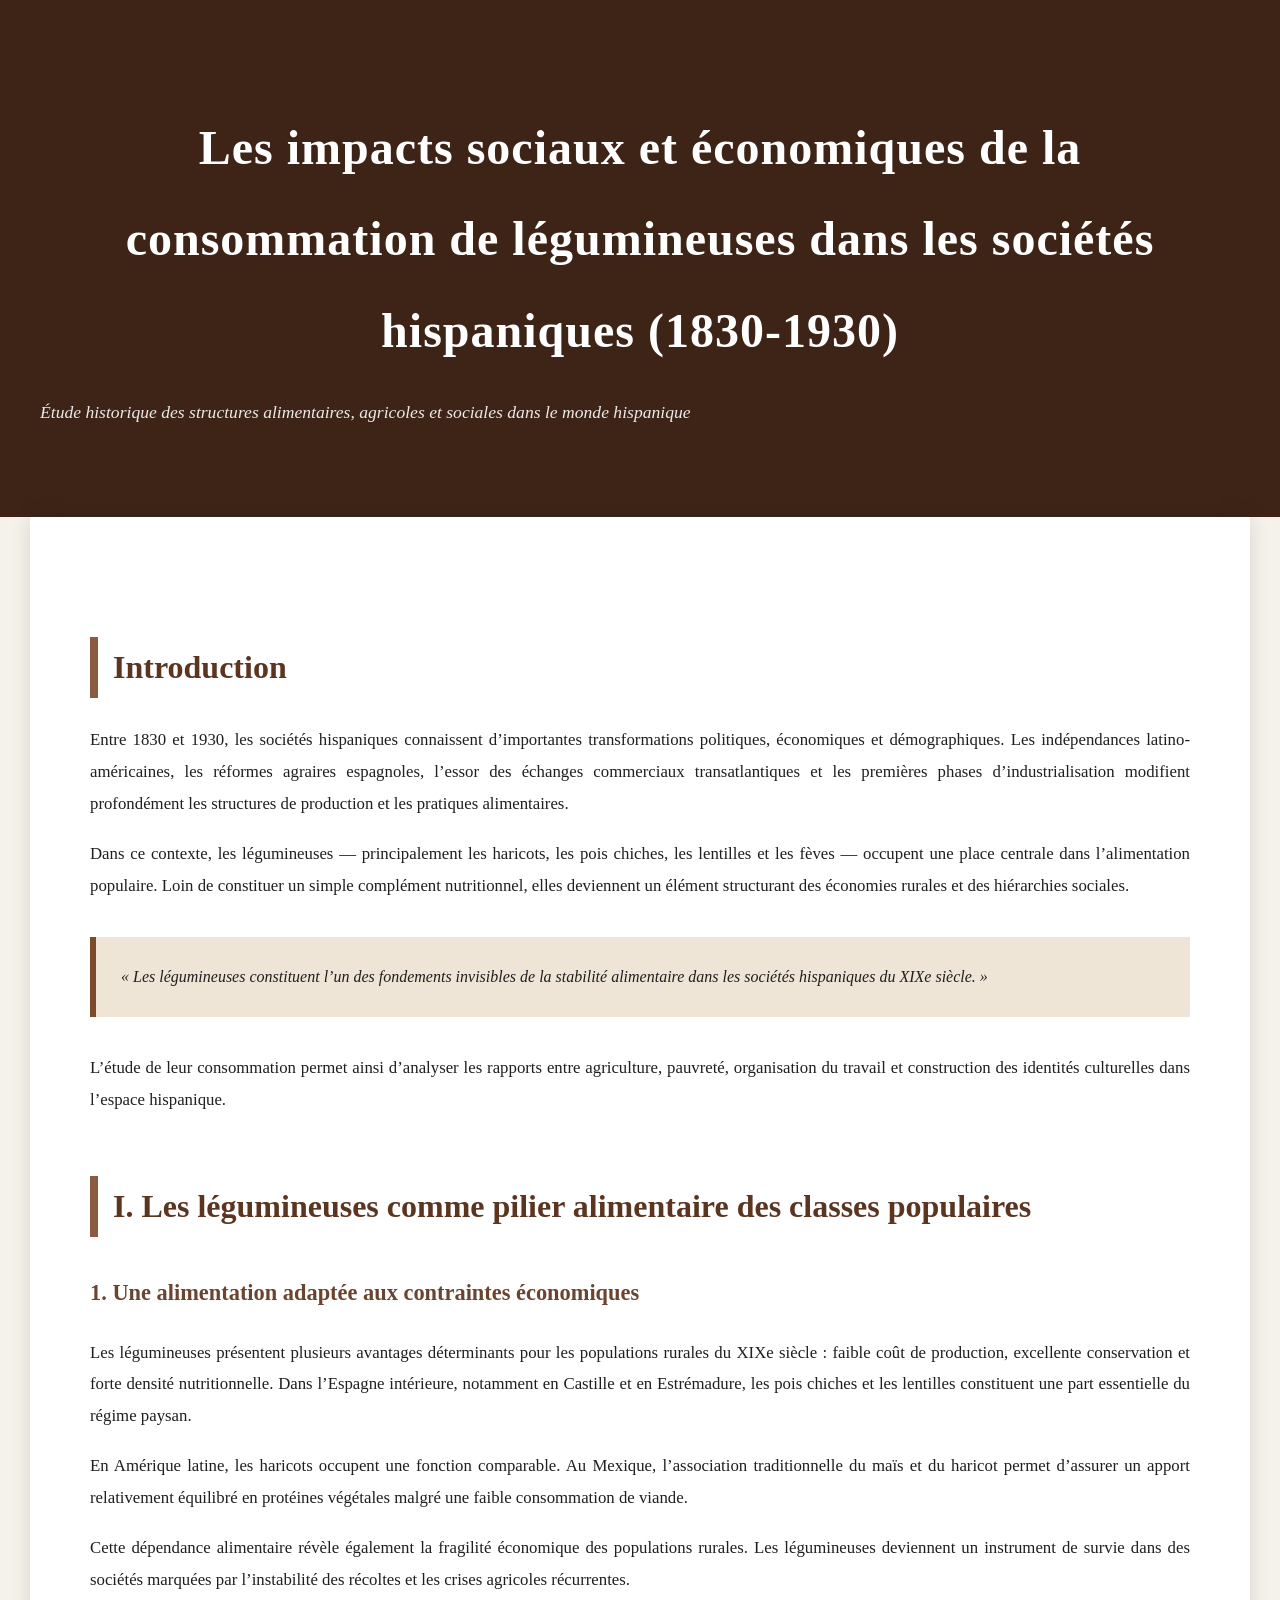
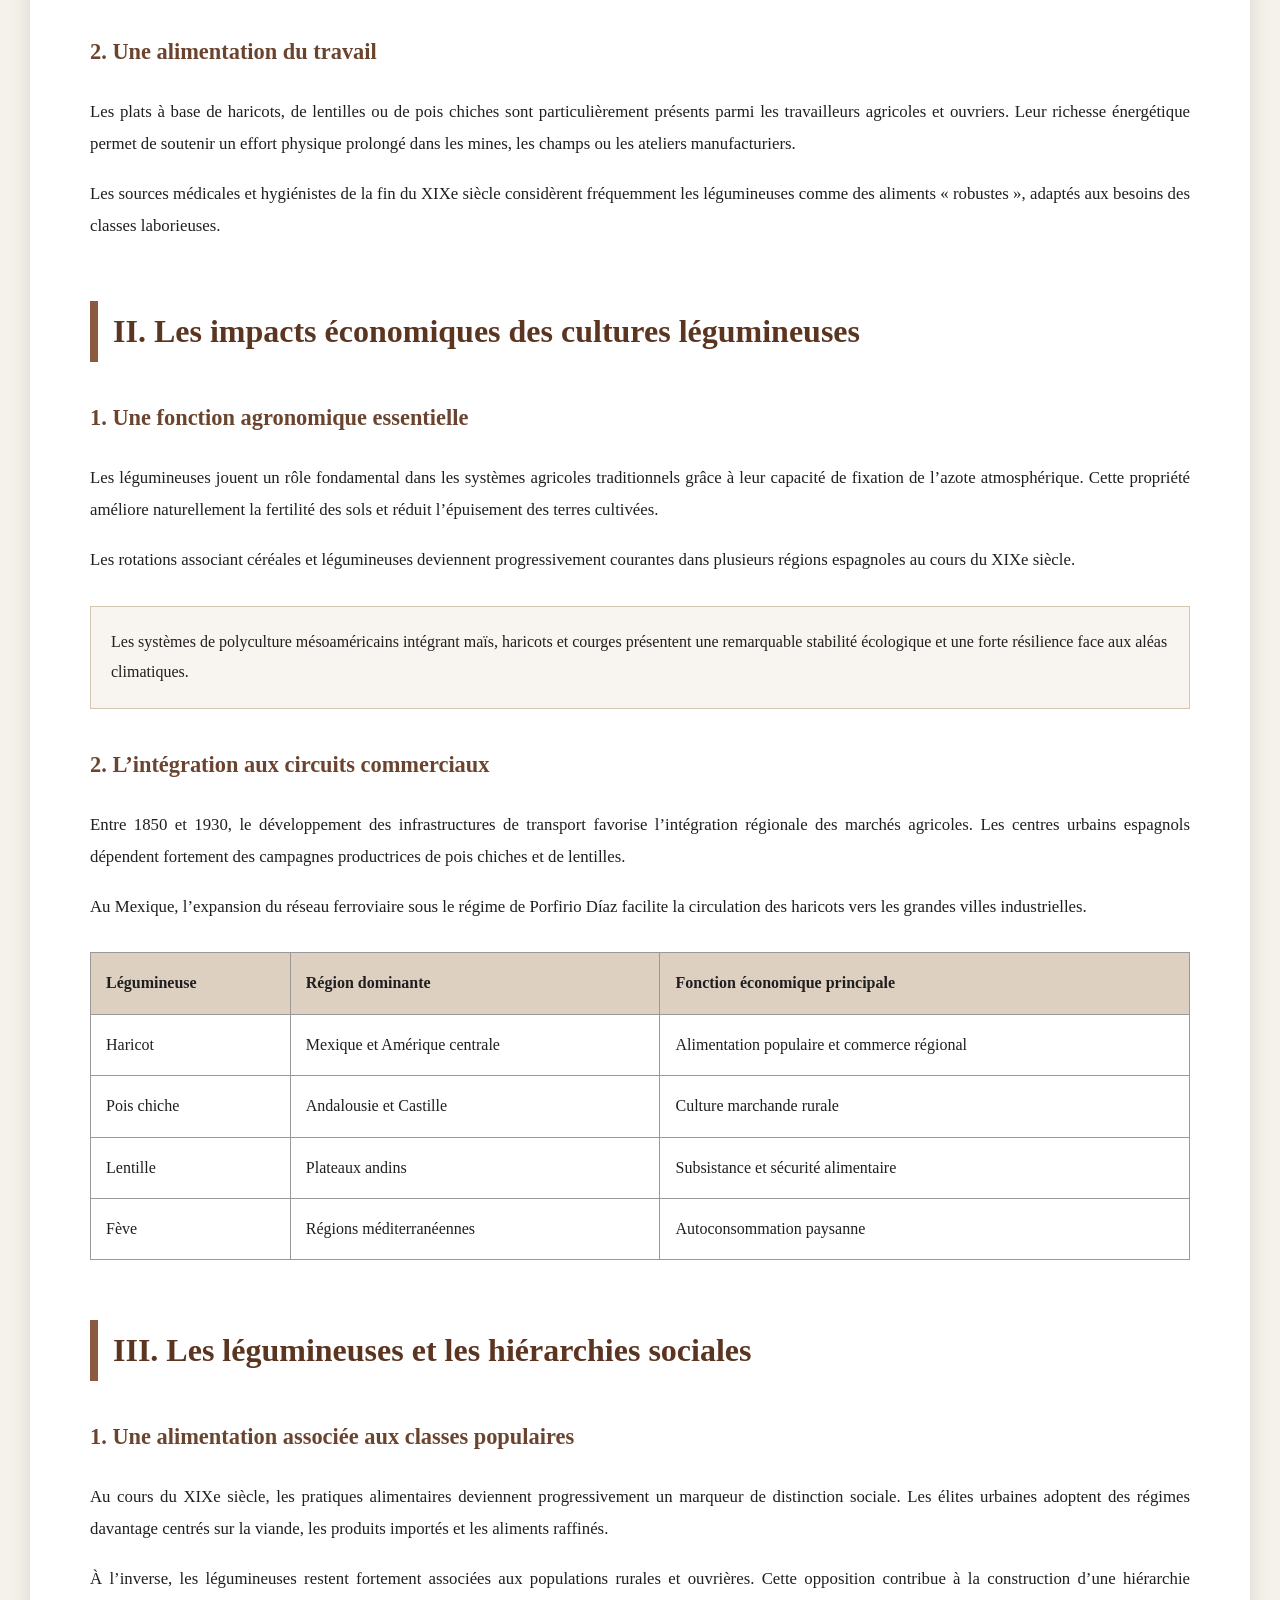
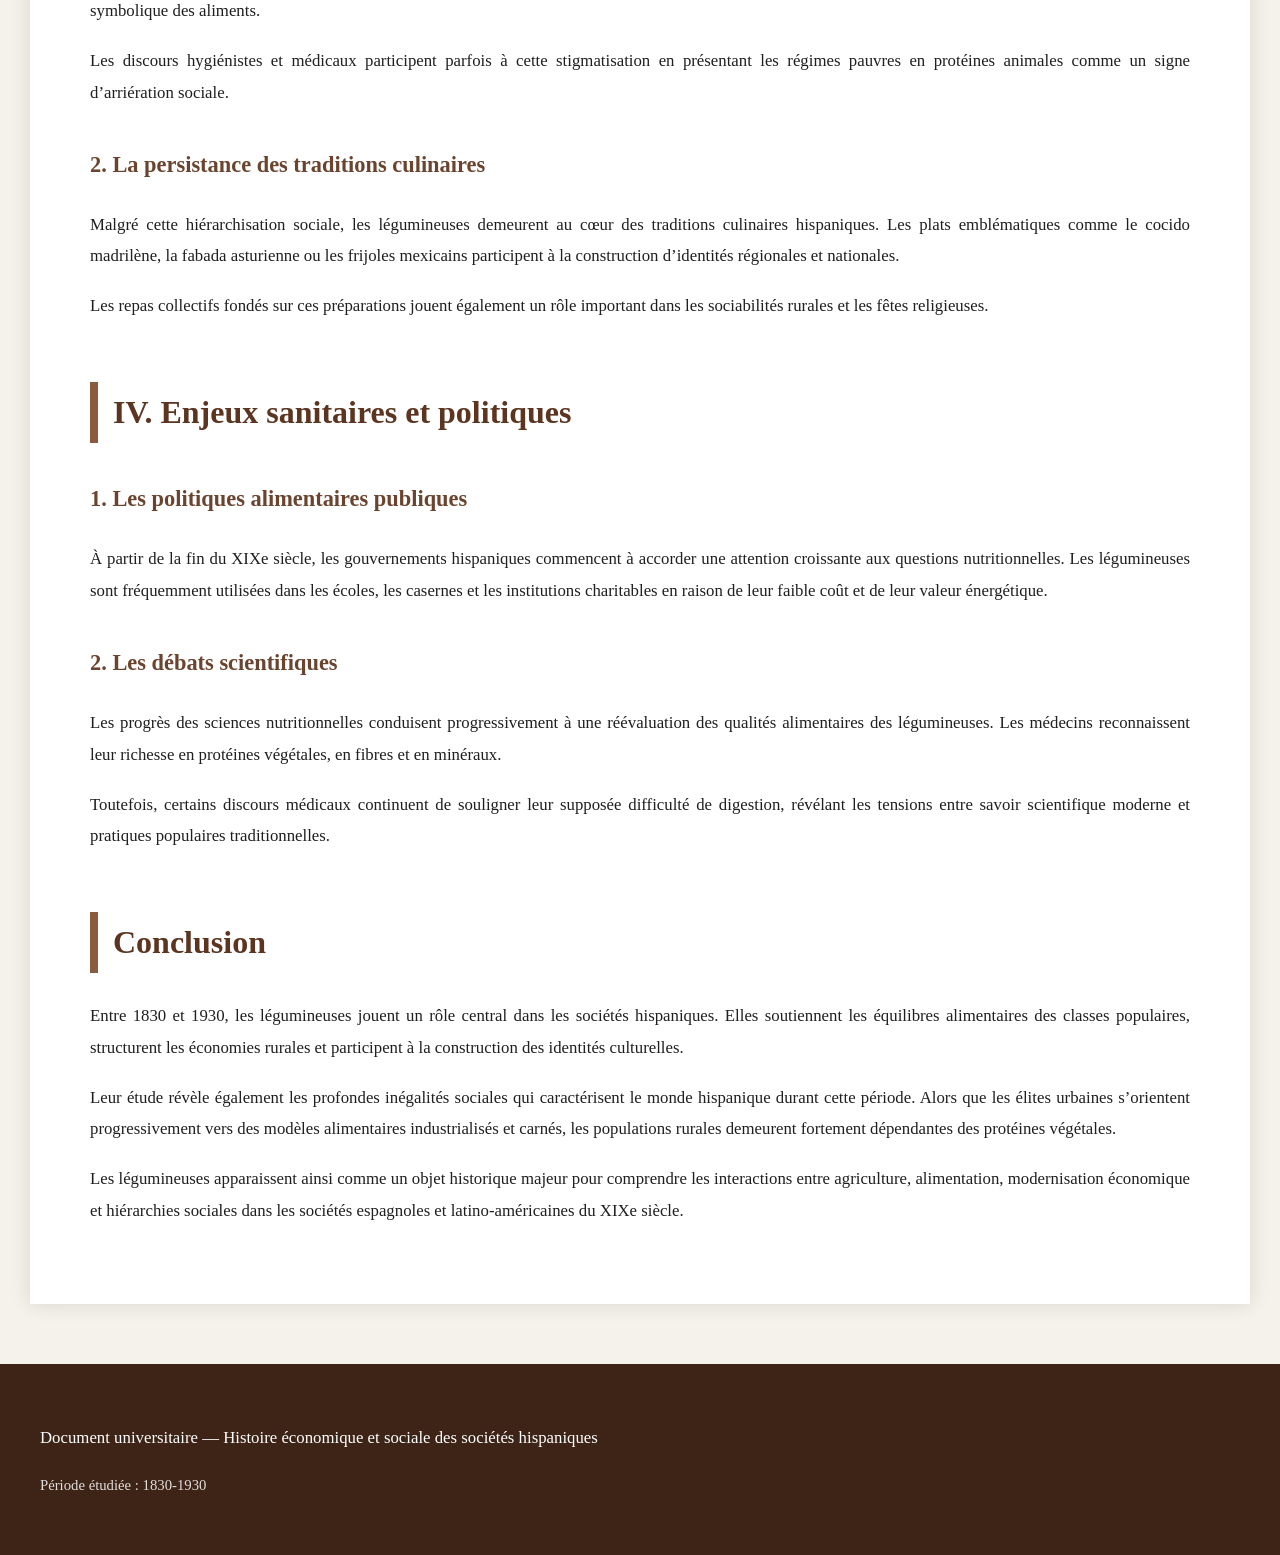
==== AN.html @ 8f6c9d2b "Update AN.html page pasionnanteeeeeeee" ====
<!DOCTYPE html>
<html lang="fr">
<head>
<meta charset="UTF-8">
<meta name="viewport" content="width=device-width, initial-scale=1.0">
<title>Les impacts sociaux et économiques de la consommation de légumineuses dans les sociétés hispaniques (1830-1930)</title>

<style>
    body{
        margin:0;
        padding:0;
        background:#f5f2eb;
        font-family: "Georgia", serif;
        color:#1f1f1f;
        line-height:1.9;
    }

    header{
        background:#3d2417;
        color:white;
        padding:70px 40px;
        text-align:center;
    }

    header h1{
        font-size:3em;
        margin-bottom:20px;
        letter-spacing:1px;
    }

    header p{
        font-size:1.1em;
        font-style:italic;
        opacity:0.9;
    }

    main{
        max-width:1100px;
        margin:auto;
        background:white;
        padding:60px;
        box-shadow:0 0 20px rgba(0,0,0,0.12);
    }

    h2{
        color:#5c3521;
        margin-top:60px;
        border-left:8px solid #8a5b3f;
        padding-left:15px;
        font-size:2em;
    }

    h3{
        color:#6b442f;
        margin-top:35px;
        font-size:1.4em;
    }

    p{
        text-align:justify;
        margin-top:18px;
        font-size:1.05em;
    }

    .citation{
        background:#efe5d7;
        border-left:6px solid #7b4b2a;
        padding:25px;
        margin:35px 0;
        font-style:italic;
    }

    table{
        width:100%;
        border-collapse:collapse;
        margin-top:30px;
    }

    th, td{
        border:1px solid #999;
        padding:15px;
        text-align:left;
    }

    th{
        background:#ddd0c1;
    }

    .note{
        background:#f8f4ef;
        padding:20px;
        border:1px solid #d6c7b5;
        margin-top:30px;
    }

    footer{
        background:#3d2417;
        color:white;
        text-align:center;
        padding:40px;
        margin-top:60px;
    }

    .small{
        font-size:0.92em;
        opacity:0.85;
    }
</style>
</head>

<body>

<header>
    <h1>Les impacts sociaux et économiques de la consommation de légumineuses dans les sociétés hispaniques (1830-1930)</h1>
    <p>Étude historique des structures alimentaires, agricoles et sociales dans le monde hispanique</p>
</header>

<main>

<section>
    <h2>Introduction</h2>

    <p>
        Entre 1830 et 1930, les sociétés hispaniques connaissent d’importantes transformations politiques, économiques et démographiques. Les indépendances latino-américaines, les réformes agraires espagnoles, l’essor des échanges commerciaux transatlantiques et les premières phases d’industrialisation modifient profondément les structures de production et les pratiques alimentaires.
    </p>

    <p>
        Dans ce contexte, les légumineuses — principalement les haricots, les pois chiches, les lentilles et les fèves — occupent une place centrale dans l’alimentation populaire. Loin de constituer un simple complément nutritionnel, elles deviennent un élément structurant des économies rurales et des hiérarchies sociales.
    </p>

    <div class="citation">
        « Les légumineuses constituent l’un des fondements invisibles de la stabilité alimentaire dans les sociétés hispaniques du XIXe siècle. »
    </div>

    <p>
        L’étude de leur consommation permet ainsi d’analyser les rapports entre agriculture, pauvreté, organisation du travail et construction des identités culturelles dans l’espace hispanique.
    </p>
</section>

<section>
    <h2>I. Les légumineuses comme pilier alimentaire des classes populaires</h2>

    <h3>1. Une alimentation adaptée aux contraintes économiques</h3>

    <p>
        Les légumineuses présentent plusieurs avantages déterminants pour les populations rurales du XIXe siècle : faible coût de production, excellente conservation et forte densité nutritionnelle. Dans l’Espagne intérieure, notamment en Castille et en Estrémadure, les pois chiches et les lentilles constituent une part essentielle du régime paysan.
    </p>

    <p>
        En Amérique latine, les haricots occupent une fonction comparable. Au Mexique, l’association traditionnelle du maïs et du haricot permet d’assurer un apport relativement équilibré en protéines végétales malgré une faible consommation de viande.
    </p>

    <p>
        Cette dépendance alimentaire révèle également la fragilité économique des populations rurales. Les légumineuses deviennent un instrument de survie dans des sociétés marquées par l’instabilité des récoltes et les crises agricoles récurrentes.
    </p>

    <h3>2. Une alimentation du travail</h3>

    <p>
        Les plats à base de haricots, de lentilles ou de pois chiches sont particulièrement présents parmi les travailleurs agricoles et ouvriers. Leur richesse énergétique permet de soutenir un effort physique prolongé dans les mines, les champs ou les ateliers manufacturiers.
    </p>

    <p>
        Les sources médicales et hygiénistes de la fin du XIXe siècle considèrent fréquemment les légumineuses comme des aliments « robustes », adaptés aux besoins des classes laborieuses.
    </p>
</section>

<section>
    <h2>II. Les impacts économiques des cultures légumineuses</h2>

    <h3>1. Une fonction agronomique essentielle</h3>

    <p>
        Les légumineuses jouent un rôle fondamental dans les systèmes agricoles traditionnels grâce à leur capacité de fixation de l’azote atmosphérique. Cette propriété améliore naturellement la fertilité des sols et réduit l’épuisement des terres cultivées.
    </p>

    <p>
        Les rotations associant céréales et légumineuses deviennent progressivement courantes dans plusieurs régions espagnoles au cours du XIXe siècle.
    </p>

    <div class="note">
        Les systèmes de polyculture mésoaméricains intégrant maïs, haricots et courges présentent une remarquable stabilité écologique et une forte résilience face aux aléas climatiques.
    </div>

    <h3>2. L’intégration aux circuits commerciaux</h3>

    <p>
        Entre 1850 et 1930, le développement des infrastructures de transport favorise l’intégration régionale des marchés agricoles. Les centres urbains espagnols dépendent fortement des campagnes productrices de pois chiches et de lentilles.
    </p>

    <p>
        Au Mexique, l’expansion du réseau ferroviaire sous le régime de Porfirio Díaz facilite la circulation des haricots vers les grandes villes industrielles.
    </p>

    <table>
        <tr>
            <th>Légumineuse</th>
            <th>Région dominante</th>
            <th>Fonction économique principale</th>
        </tr>

        <tr>
            <td>Haricot</td>
            <td>Mexique et Amérique centrale</td>
            <td>Alimentation populaire et commerce régional</td>
        </tr>

        <tr>
            <td>Pois chiche</td>
            <td>Andalousie et Castille</td>
            <td>Culture marchande rurale</td>
        </tr>

        <tr>
            <td>Lentille</td>
            <td>Plateaux andins</td>
            <td>Subsistance et sécurité alimentaire</td>
        </tr>

        <tr>
            <td>Fève</td>
            <td>Régions méditerranéennes</td>
            <td>Autoconsommation paysanne</td>
        </tr>
    </table>

</section>

<section>
    <h2>III. Les légumineuses et les hiérarchies sociales</h2>

    <h3>1. Une alimentation associée aux classes populaires</h3>

    <p>
        Au cours du XIXe siècle, les pratiques alimentaires deviennent progressivement un marqueur de distinction sociale. Les élites urbaines adoptent des régimes davantage centrés sur la viande, les produits importés et les aliments raffinés.
    </p>

    <p>
        À l’inverse, les légumineuses restent fortement associées aux populations rurales et ouvrières. Cette opposition contribue à la construction d’une hiérarchie symbolique des aliments.
    </p>

    <p>
        Les discours hygiénistes et médicaux participent parfois à cette stigmatisation en présentant les régimes pauvres en protéines animales comme un signe d’arriération sociale.
    </p>

    <h3>2. La persistance des traditions culinaires</h3>

    <p>
        Malgré cette hiérarchisation sociale, les légumineuses demeurent au cœur des traditions culinaires hispaniques. Les plats emblématiques comme le cocido madrilène, la fabada asturienne ou les frijoles mexicains participent à la construction d’identités régionales et nationales.
    </p>

    <p>
        Les repas collectifs fondés sur ces préparations jouent également un rôle important dans les sociabilités rurales et les fêtes religieuses.
    </p>

</section>

<section>
    <h2>IV. Enjeux sanitaires et politiques</h2>

    <h3>1. Les politiques alimentaires publiques</h3>

    <p>
        À partir de la fin du XIXe siècle, les gouvernements hispaniques commencent à accorder une attention croissante aux questions nutritionnelles. Les légumineuses sont fréquemment utilisées dans les écoles, les casernes et les institutions charitables en raison de leur faible coût et de leur valeur énergétique.
    </p>

    <h3>2. Les débats scientifiques</h3>

    <p>
        Les progrès des sciences nutritionnelles conduisent progressivement à une réévaluation des qualités alimentaires des légumineuses. Les médecins reconnaissent leur richesse en protéines végétales, en fibres et en minéraux.
    </p>

    <p>
        Toutefois, certains discours médicaux continuent de souligner leur supposée difficulté de digestion, révélant les tensions entre savoir scientifique moderne et pratiques populaires traditionnelles.
    </p>

</section>

<section>
    <h2>Conclusion</h2>

    <p>
        Entre 1830 et 1930, les légumineuses jouent un rôle central dans les sociétés hispaniques. Elles soutiennent les équilibres alimentaires des classes populaires, structurent les économies rurales et participent à la construction des identités culturelles.
    </p>

    <p>
        Leur étude révèle également les profondes inégalités sociales qui caractérisent le monde hispanique durant cette période. Alors que les élites urbaines s’orientent progressivement vers des modèles alimentaires industrialisés et carnés, les populations rurales demeurent fortement dépendantes des protéines végétales.
    </p>

    <p>
        Les légumineuses apparaissent ainsi comme un objet historique majeur pour comprendre les interactions entre agriculture, alimentation, modernisation économique et hiérarchies sociales dans les sociétés espagnoles et latino-américaines du XIXe siècle.
    </p>
</section>

</main>

<footer>
    <p>Document universitaire — Histoire économique et sociale des sociétés hispaniques</p>
    <p class="small">Période étudiée : 1830-1930</p>
</footer>

</body>
</html>
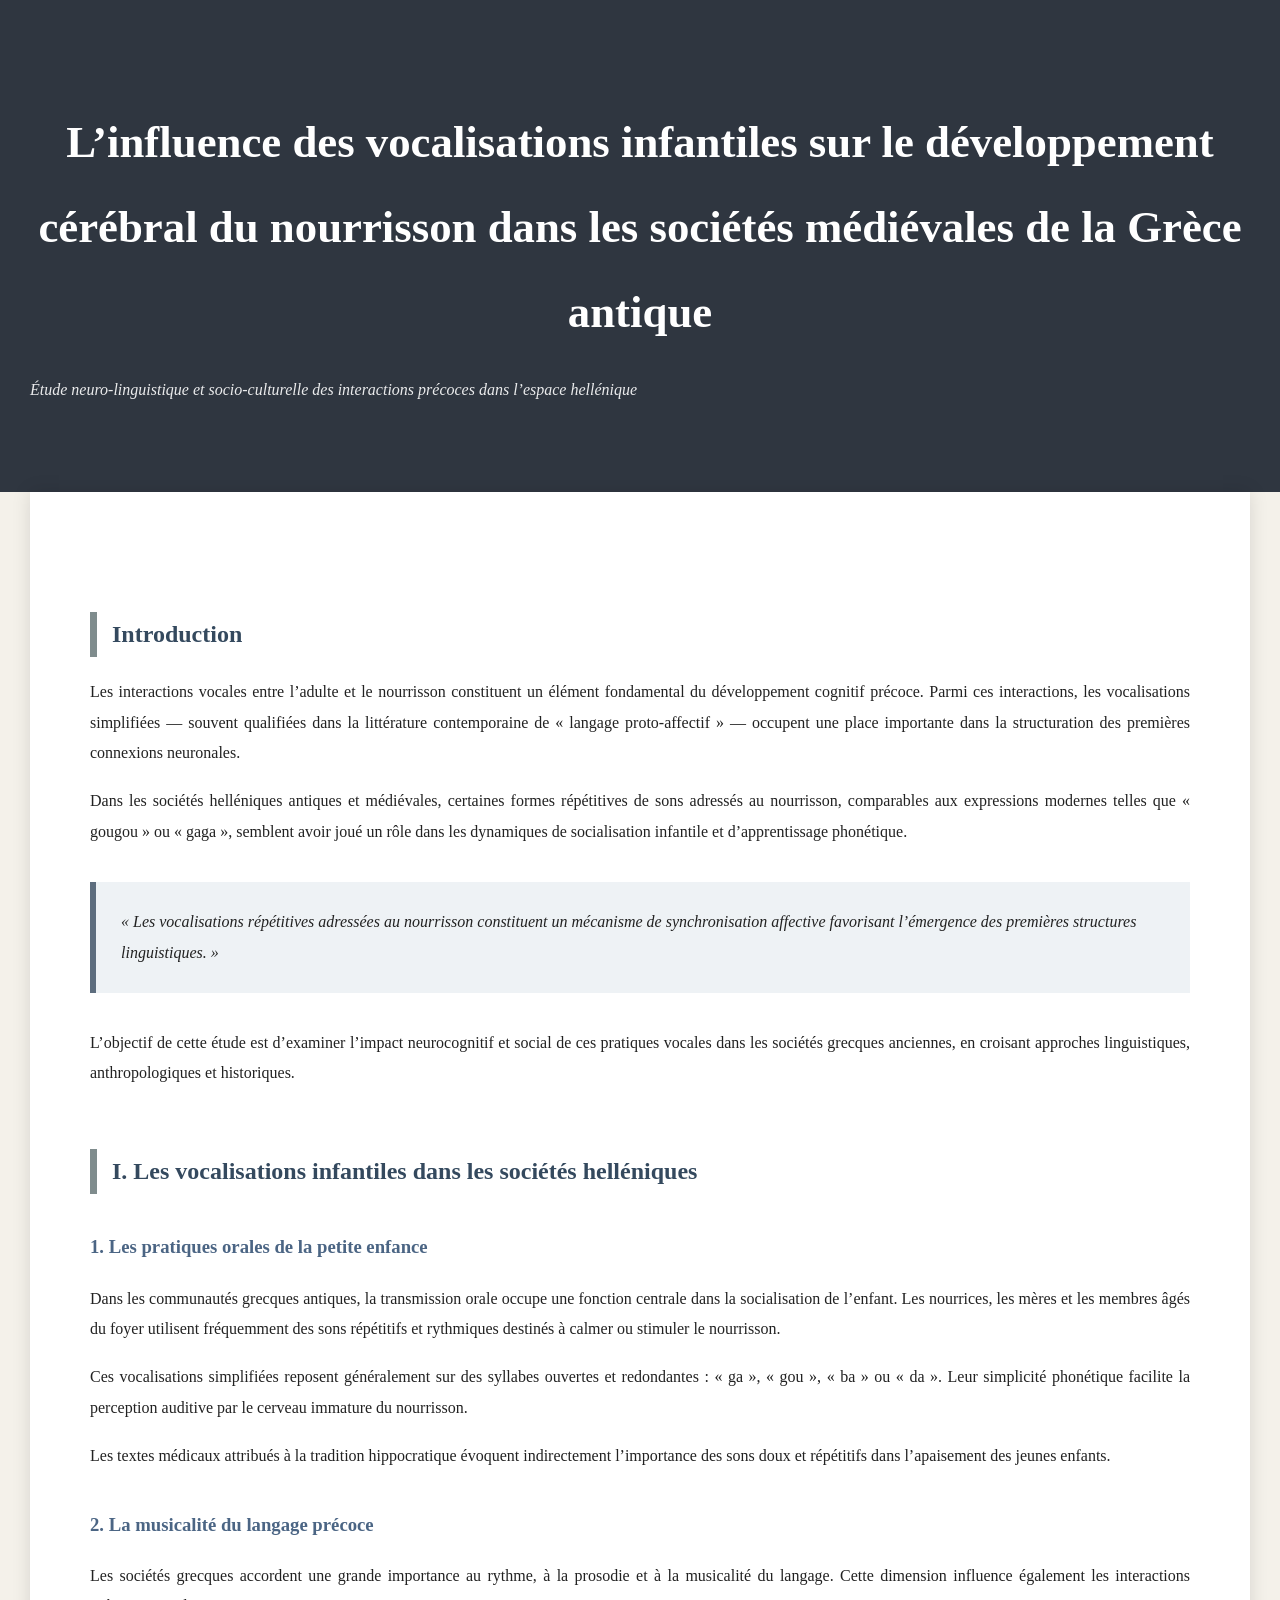
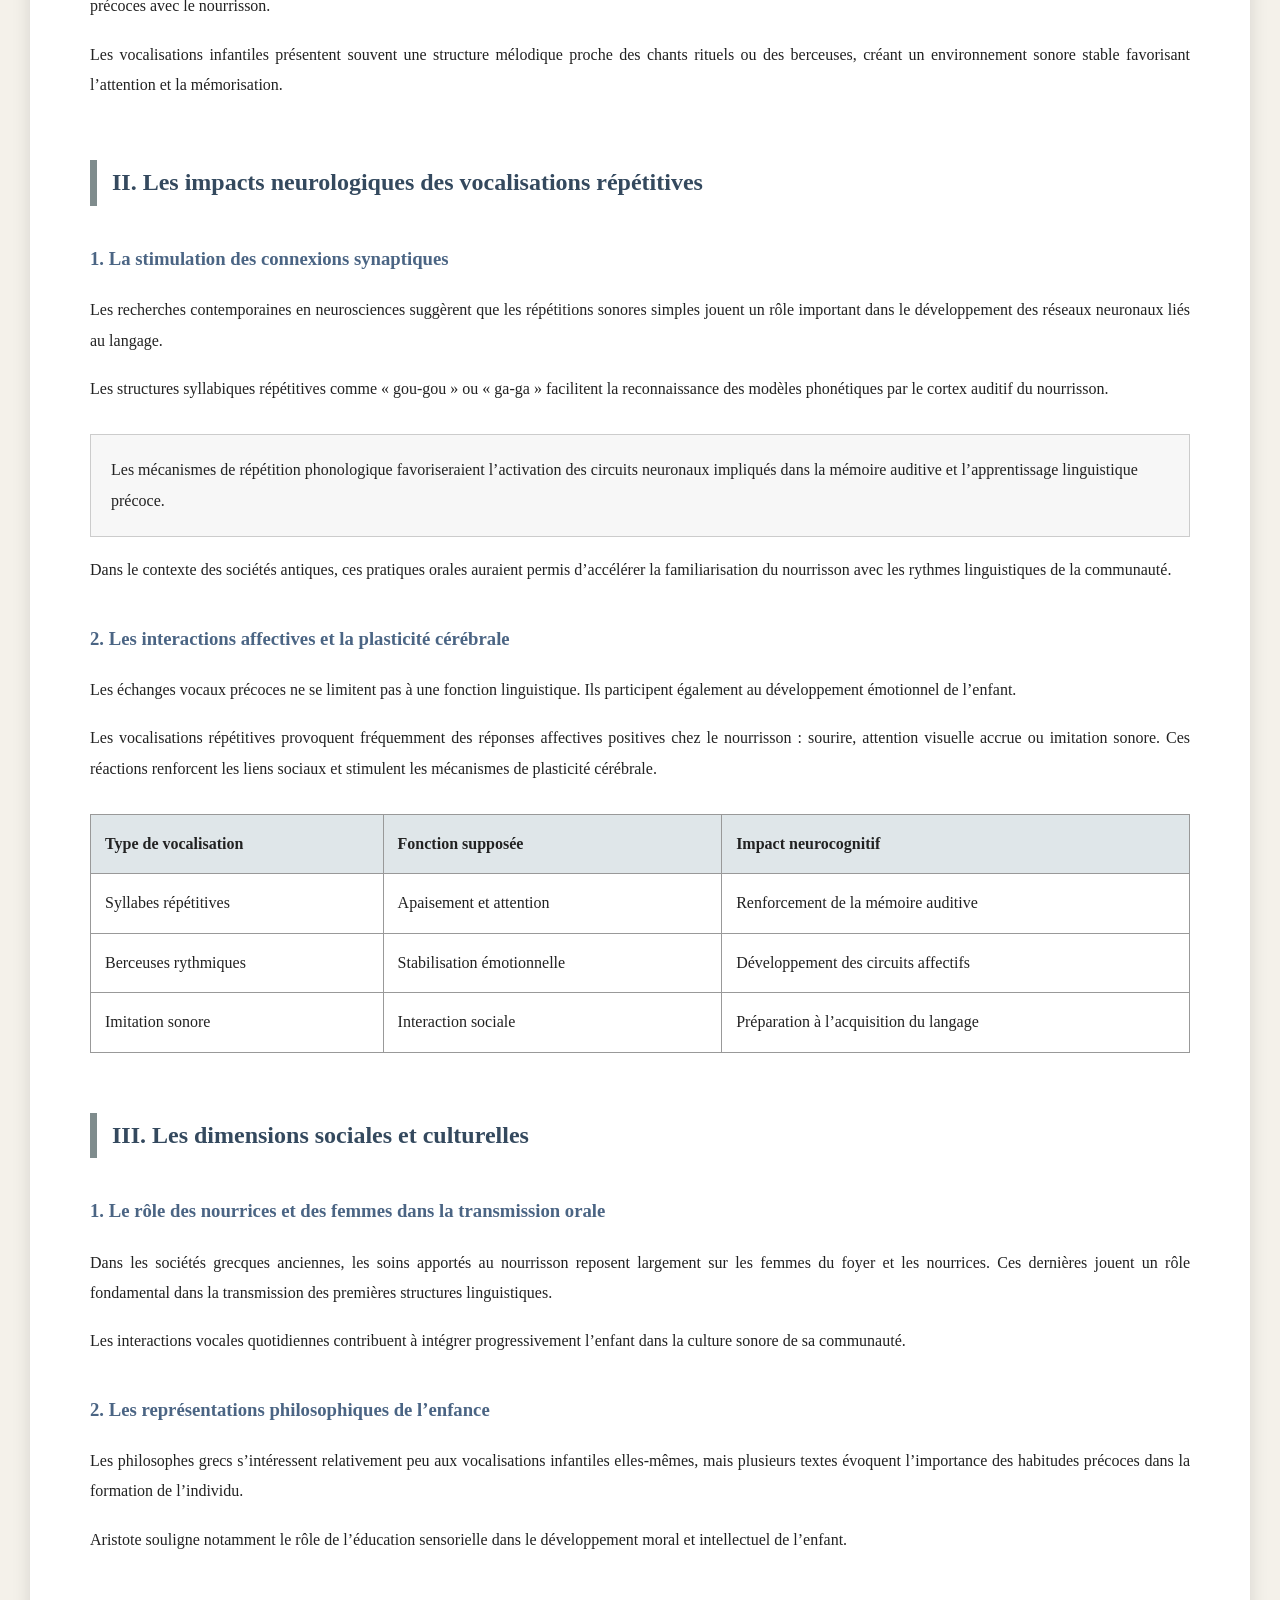
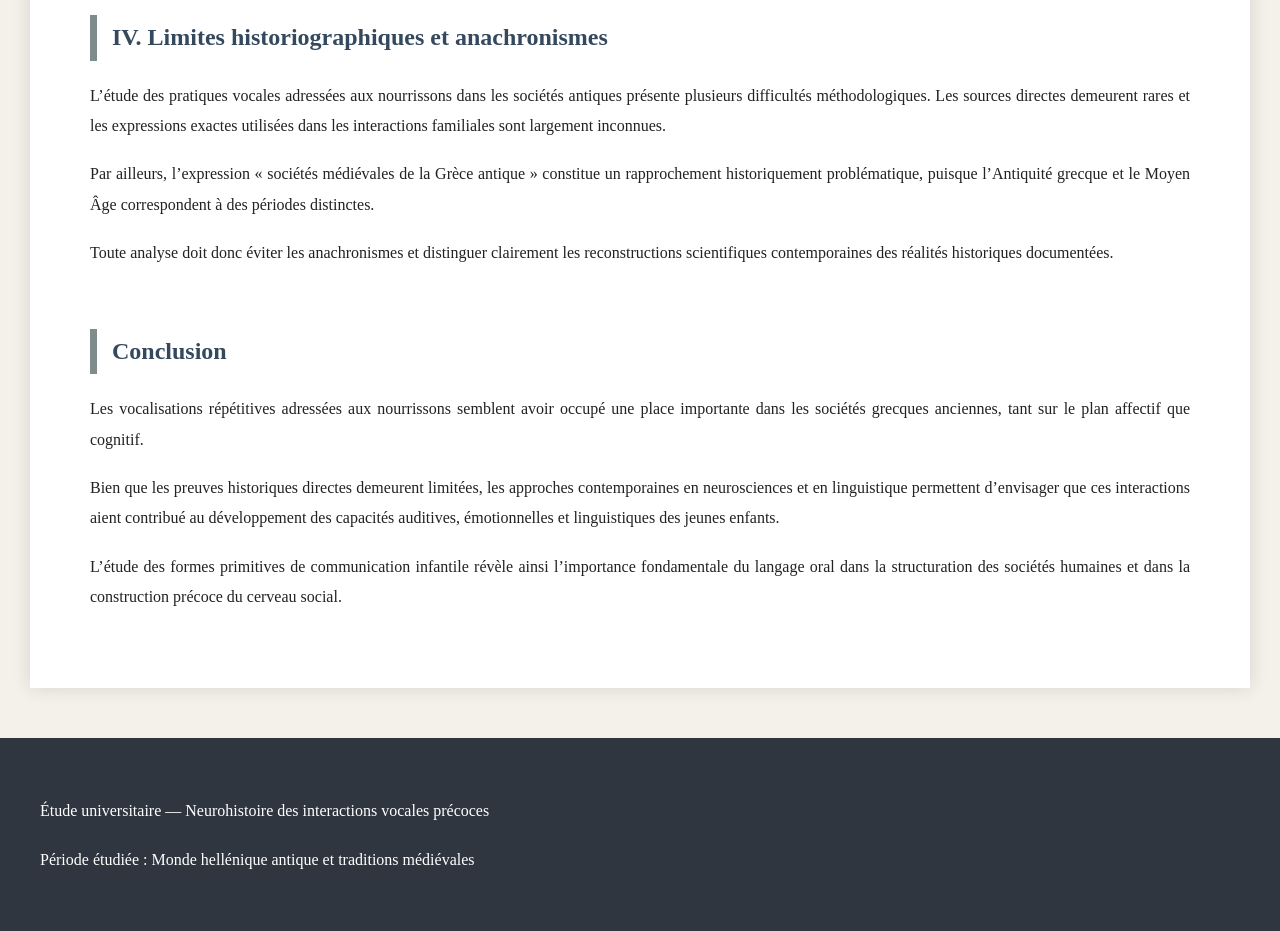
==== commit 6e84733d: "ds sj" ====
--- a/AN.html
+++ b/AN.html
@@ -3,33 +3,31 @@
 <head>
 <meta charset="UTF-8">
 <meta name="viewport" content="width=device-width, initial-scale=1.0">
-<title>Les impacts sociaux et économiques de la consommation de légumineuses dans les sociétés hispaniques (1830-1930)</title>
+<title>L’influence des vocalisations infantiles sur le développement cérébral du nourrisson dans les sociétés médiévales de la Grèce antique</title>
 
 <style>
     body{
         margin:0;
         padding:0;
-        background:#f5f2eb;
-        font-family: "Georgia", serif;
-        color:#1f1f1f;
+        background:#f4f1ea;
+        font-family:Georgia, serif;
+        color:#222;
         line-height:1.9;
     }
 
     header{
-        background:#3d2417;
+        background:#2f3640;
         color:white;
-        padding:70px 40px;
+        padding:70px 30px;
         text-align:center;
     }
 
     header h1{
-        font-size:3em;
+        font-size:2.8em;
         margin-bottom:20px;
-        letter-spacing:1px;
     }
 
     header p{
-        font-size:1.1em;
         font-style:italic;
         opacity:0.9;
     }
@@ -39,32 +37,29 @@
         margin:auto;
         background:white;
         padding:60px;
-        box-shadow:0 0 20px rgba(0,0,0,0.12);
+        box-shadow:0 0 18px rgba(0,0,0,0.12);
     }
 
     h2{
-        color:#5c3521;
         margin-top:60px;
-        border-left:8px solid #8a5b3f;
+        color:#34495e;
+        border-left:7px solid #7f8c8d;
         padding-left:15px;
-        font-size:2em;
     }
 
     h3{
-        color:#6b442f;
         margin-top:35px;
-        font-size:1.4em;
+        color:#4b6584;
     }
 
     p{
         text-align:justify;
         margin-top:18px;
-        font-size:1.05em;
     }
 
     .citation{
-        background:#efe5d7;
-        border-left:6px solid #7b4b2a;
+        background:#eef2f5;
+        border-left:6px solid #5d6d7e;
         padding:25px;
         margin:35px 0;
         font-style:italic;
@@ -78,32 +73,27 @@
 
     th, td{
         border:1px solid #999;
-        padding:15px;
+        padding:14px;
         text-align:left;
     }
 
     th{
-        background:#ddd0c1;
-    }
-
-    .note{
-        background:#f8f4ef;
-        padding:20px;
-        border:1px solid #d6c7b5;
-        margin-top:30px;
+        background:#dfe6e9;
     }
 
     footer{
-        background:#3d2417;
+        background:#2f3640;
         color:white;
         text-align:center;
         padding:40px;
-        margin-top:60px;
-    }
-
-    .small{
-        font-size:0.92em;
-        opacity:0.85;
+        margin-top:50px;
+    }
+
+    .note{
+        background:#f7f7f7;
+        border:1px solid #ccc;
+        padding:20px;
+        margin-top:30px;
     }
 </style>
 </head>
@@ -111,192 +101,189 @@
 <body>
 
 <header>
-    <h1>Les impacts sociaux et économiques de la consommation de légumineuses dans les sociétés hispaniques (1830-1930)</h1>
-    <p>Étude historique des structures alimentaires, agricoles et sociales dans le monde hispanique</p>
+    <h1>L’influence des vocalisations infantiles sur le développement cérébral du nourrisson dans les sociétés médiévales de la Grèce antique</h1>
+    <p>Étude neuro-linguistique et socio-culturelle des interactions précoces dans l’espace hellénique</p>
 </header>
 
 <main>
 
 <section>
-    <h2>Introduction</h2>
-
-    <p>
-        Entre 1830 et 1930, les sociétés hispaniques connaissent d’importantes transformations politiques, économiques et démographiques. Les indépendances latino-américaines, les réformes agraires espagnoles, l’essor des échanges commerciaux transatlantiques et les premières phases d’industrialisation modifient profondément les structures de production et les pratiques alimentaires.
-    </p>
-
-    <p>
-        Dans ce contexte, les légumineuses — principalement les haricots, les pois chiches, les lentilles et les fèves — occupent une place centrale dans l’alimentation populaire. Loin de constituer un simple complément nutritionnel, elles deviennent un élément structurant des économies rurales et des hiérarchies sociales.
-    </p>
-
-    <div class="citation">
-        « Les légumineuses constituent l’un des fondements invisibles de la stabilité alimentaire dans les sociétés hispaniques du XIXe siècle. »
-    </div>
-
-    <p>
-        L’étude de leur consommation permet ainsi d’analyser les rapports entre agriculture, pauvreté, organisation du travail et construction des identités culturelles dans l’espace hispanique.
-    </p>
-</section>
-
-<section>
-    <h2>I. Les légumineuses comme pilier alimentaire des classes populaires</h2>
-
-    <h3>1. Une alimentation adaptée aux contraintes économiques</h3>
-
-    <p>
-        Les légumineuses présentent plusieurs avantages déterminants pour les populations rurales du XIXe siècle : faible coût de production, excellente conservation et forte densité nutritionnelle. Dans l’Espagne intérieure, notamment en Castille et en Estrémadure, les pois chiches et les lentilles constituent une part essentielle du régime paysan.
-    </p>
-
-    <p>
-        En Amérique latine, les haricots occupent une fonction comparable. Au Mexique, l’association traditionnelle du maïs et du haricot permet d’assurer un apport relativement équilibré en protéines végétales malgré une faible consommation de viande.
-    </p>
-
-    <p>
-        Cette dépendance alimentaire révèle également la fragilité économique des populations rurales. Les légumineuses deviennent un instrument de survie dans des sociétés marquées par l’instabilité des récoltes et les crises agricoles récurrentes.
-    </p>
-
-    <h3>2. Une alimentation du travail</h3>
-
-    <p>
-        Les plats à base de haricots, de lentilles ou de pois chiches sont particulièrement présents parmi les travailleurs agricoles et ouvriers. Leur richesse énergétique permet de soutenir un effort physique prolongé dans les mines, les champs ou les ateliers manufacturiers.
-    </p>
-
-    <p>
-        Les sources médicales et hygiénistes de la fin du XIXe siècle considèrent fréquemment les légumineuses comme des aliments « robustes », adaptés aux besoins des classes laborieuses.
-    </p>
-</section>
-
-<section>
-    <h2>II. Les impacts économiques des cultures légumineuses</h2>
-
-    <h3>1. Une fonction agronomique essentielle</h3>
-
-    <p>
-        Les légumineuses jouent un rôle fondamental dans les systèmes agricoles traditionnels grâce à leur capacité de fixation de l’azote atmosphérique. Cette propriété améliore naturellement la fertilité des sols et réduit l’épuisement des terres cultivées.
-    </p>
-
-    <p>
-        Les rotations associant céréales et légumineuses deviennent progressivement courantes dans plusieurs régions espagnoles au cours du XIXe siècle.
-    </p>
-
-    <div class="note">
-        Les systèmes de polyculture mésoaméricains intégrant maïs, haricots et courges présentent une remarquable stabilité écologique et une forte résilience face aux aléas climatiques.
-    </div>
-
-    <h3>2. L’intégration aux circuits commerciaux</h3>
-
-    <p>
-        Entre 1850 et 1930, le développement des infrastructures de transport favorise l’intégration régionale des marchés agricoles. Les centres urbains espagnols dépendent fortement des campagnes productrices de pois chiches et de lentilles.
-    </p>
-
-    <p>
-        Au Mexique, l’expansion du réseau ferroviaire sous le régime de Porfirio Díaz facilite la circulation des haricots vers les grandes villes industrielles.
-    </p>
-
-    <table>
-        <tr>
-            <th>Légumineuse</th>
-            <th>Région dominante</th>
-            <th>Fonction économique principale</th>
-        </tr>
-
-        <tr>
-            <td>Haricot</td>
-            <td>Mexique et Amérique centrale</td>
-            <td>Alimentation populaire et commerce régional</td>
-        </tr>
-
-        <tr>
-            <td>Pois chiche</td>
-            <td>Andalousie et Castille</td>
-            <td>Culture marchande rurale</td>
-        </tr>
-
-        <tr>
-            <td>Lentille</td>
-            <td>Plateaux andins</td>
-            <td>Subsistance et sécurité alimentaire</td>
-        </tr>
-
-        <tr>
-            <td>Fève</td>
-            <td>Régions méditerranéennes</td>
-            <td>Autoconsommation paysanne</td>
-        </tr>
-    </table>
-
-</section>
-
-<section>
-    <h2>III. Les légumineuses et les hiérarchies sociales</h2>
-
-    <h3>1. Une alimentation associée aux classes populaires</h3>
-
-    <p>
-        Au cours du XIXe siècle, les pratiques alimentaires deviennent progressivement un marqueur de distinction sociale. Les élites urbaines adoptent des régimes davantage centrés sur la viande, les produits importés et les aliments raffinés.
-    </p>
-
-    <p>
-        À l’inverse, les légumineuses restent fortement associées aux populations rurales et ouvrières. Cette opposition contribue à la construction d’une hiérarchie symbolique des aliments.
-    </p>
-
-    <p>
-        Les discours hygiénistes et médicaux participent parfois à cette stigmatisation en présentant les régimes pauvres en protéines animales comme un signe d’arriération sociale.
-    </p>
-
-    <h3>2. La persistance des traditions culinaires</h3>
-
-    <p>
-        Malgré cette hiérarchisation sociale, les légumineuses demeurent au cœur des traditions culinaires hispaniques. Les plats emblématiques comme le cocido madrilène, la fabada asturienne ou les frijoles mexicains participent à la construction d’identités régionales et nationales.
-    </p>
-
-    <p>
-        Les repas collectifs fondés sur ces préparations jouent également un rôle important dans les sociabilités rurales et les fêtes religieuses.
-    </p>
-
-</section>
-
-<section>
-    <h2>IV. Enjeux sanitaires et politiques</h2>
-
-    <h3>1. Les politiques alimentaires publiques</h3>
-
-    <p>
-        À partir de la fin du XIXe siècle, les gouvernements hispaniques commencent à accorder une attention croissante aux questions nutritionnelles. Les légumineuses sont fréquemment utilisées dans les écoles, les casernes et les institutions charitables en raison de leur faible coût et de leur valeur énergétique.
-    </p>
-
-    <h3>2. Les débats scientifiques</h3>
-
-    <p>
-        Les progrès des sciences nutritionnelles conduisent progressivement à une réévaluation des qualités alimentaires des légumineuses. Les médecins reconnaissent leur richesse en protéines végétales, en fibres et en minéraux.
-    </p>
-
-    <p>
-        Toutefois, certains discours médicaux continuent de souligner leur supposée difficulté de digestion, révélant les tensions entre savoir scientifique moderne et pratiques populaires traditionnelles.
-    </p>
-
-</section>
-
-<section>
-    <h2>Conclusion</h2>
-
-    <p>
-        Entre 1830 et 1930, les légumineuses jouent un rôle central dans les sociétés hispaniques. Elles soutiennent les équilibres alimentaires des classes populaires, structurent les économies rurales et participent à la construction des identités culturelles.
-    </p>
-
-    <p>
-        Leur étude révèle également les profondes inégalités sociales qui caractérisent le monde hispanique durant cette période. Alors que les élites urbaines s’orientent progressivement vers des modèles alimentaires industrialisés et carnés, les populations rurales demeurent fortement dépendantes des protéines végétales.
-    </p>
-
-    <p>
-        Les légumineuses apparaissent ainsi comme un objet historique majeur pour comprendre les interactions entre agriculture, alimentation, modernisation économique et hiérarchies sociales dans les sociétés espagnoles et latino-américaines du XIXe siècle.
-    </p>
+<h2>Introduction</h2>
+
+<p>
+Les interactions vocales entre l’adulte et le nourrisson constituent un élément fondamental du développement cognitif précoce. Parmi ces interactions, les vocalisations simplifiées — souvent qualifiées dans la littérature contemporaine de « langage proto-affectif » — occupent une place importante dans la structuration des premières connexions neuronales.
+</p>
+
+<p>
+Dans les sociétés helléniques antiques et médiévales, certaines formes répétitives de sons adressés au nourrisson, comparables aux expressions modernes telles que « gougou » ou « gaga », semblent avoir joué un rôle dans les dynamiques de socialisation infantile et d’apprentissage phonétique.
+</p>
+
+<div class="citation">
+« Les vocalisations répétitives adressées au nourrisson constituent un mécanisme de synchronisation affective favorisant l’émergence des premières structures linguistiques. »
+</div>
+
+<p>
+L’objectif de cette étude est d’examiner l’impact neurocognitif et social de ces pratiques vocales dans les sociétés grecques anciennes, en croisant approches linguistiques, anthropologiques et historiques.
+</p>
+</section>
+
+<section>
+
+<h2>I. Les vocalisations infantiles dans les sociétés helléniques</h2>
+
+<h3>1. Les pratiques orales de la petite enfance</h3>
+
+<p>
+Dans les communautés grecques antiques, la transmission orale occupe une fonction centrale dans la socialisation de l’enfant. Les nourrices, les mères et les membres âgés du foyer utilisent fréquemment des sons répétitifs et rythmiques destinés à calmer ou stimuler le nourrisson.
+</p>
+
+<p>
+Ces vocalisations simplifiées reposent généralement sur des syllabes ouvertes et redondantes : « ga », « gou », « ba » ou « da ». Leur simplicité phonétique facilite la perception auditive par le cerveau immature du nourrisson.
+</p>
+
+<p>
+Les textes médicaux attribués à la tradition hippocratique évoquent indirectement l’importance des sons doux et répétitifs dans l’apaisement des jeunes enfants.
+</p>
+
+<h3>2. La musicalité du langage précoce</h3>
+
+<p>
+Les sociétés grecques accordent une grande importance au rythme, à la prosodie et à la musicalité du langage. Cette dimension influence également les interactions précoces avec le nourrisson.
+</p>
+
+<p>
+Les vocalisations infantiles présentent souvent une structure mélodique proche des chants rituels ou des berceuses, créant un environnement sonore stable favorisant l’attention et la mémorisation.
+</p>
+
+</section>
+
+<section>
+
+<h2>II. Les impacts neurologiques des vocalisations répétitives</h2>
+
+<h3>1. La stimulation des connexions synaptiques</h3>
+
+<p>
+Les recherches contemporaines en neurosciences suggèrent que les répétitions sonores simples jouent un rôle important dans le développement des réseaux neuronaux liés au langage.
+</p>
+
+<p>
+Les structures syllabiques répétitives comme « gou-gou » ou « ga-ga » facilitent la reconnaissance des modèles phonétiques par le cortex auditif du nourrisson.
+</p>
+
+<div class="note">
+Les mécanismes de répétition phonologique favoriseraient l’activation des circuits neuronaux impliqués dans la mémoire auditive et l’apprentissage linguistique précoce.
+</div>
+
+<p>
+Dans le contexte des sociétés antiques, ces pratiques orales auraient permis d’accélérer la familiarisation du nourrisson avec les rythmes linguistiques de la communauté.
+</p>
+
+<h3>2. Les interactions affectives et la plasticité cérébrale</h3>
+
+<p>
+Les échanges vocaux précoces ne se limitent pas à une fonction linguistique. Ils participent également au développement émotionnel de l’enfant.
+</p>
+
+<p>
+Les vocalisations répétitives provoquent fréquemment des réponses affectives positives chez le nourrisson : sourire, attention visuelle accrue ou imitation sonore. Ces réactions renforcent les liens sociaux et stimulent les mécanismes de plasticité cérébrale.
+</p>
+
+<table>
+<tr>
+<th>Type de vocalisation</th>
+<th>Fonction supposée</th>
+<th>Impact neurocognitif</th>
+</tr>
+
+<tr>
+<td>Syllabes répétitives</td>
+<td>Apaisement et attention</td>
+<td>Renforcement de la mémoire auditive</td>
+</tr>
+
+<tr>
+<td>Berceuses rythmiques</td>
+<td>Stabilisation émotionnelle</td>
+<td>Développement des circuits affectifs</td>
+</tr>
+
+<tr>
+<td>Imitation sonore</td>
+<td>Interaction sociale</td>
+<td>Préparation à l’acquisition du langage</td>
+</tr>
+</table>
+
+</section>
+
+<section>
+
+<h2>III. Les dimensions sociales et culturelles</h2>
+
+<h3>1. Le rôle des nourrices et des femmes dans la transmission orale</h3>
+
+<p>
+Dans les sociétés grecques anciennes, les soins apportés au nourrisson reposent largement sur les femmes du foyer et les nourrices. Ces dernières jouent un rôle fondamental dans la transmission des premières structures linguistiques.
+</p>
+
+<p>
+Les interactions vocales quotidiennes contribuent à intégrer progressivement l’enfant dans la culture sonore de sa communauté.
+</p>
+
+<h3>2. Les représentations philosophiques de l’enfance</h3>
+
+<p>
+Les philosophes grecs s’intéressent relativement peu aux vocalisations infantiles elles-mêmes, mais plusieurs textes évoquent l’importance des habitudes précoces dans la formation de l’individu.
+</p>
+
+<p>
+Aristote souligne notamment le rôle de l’éducation sensorielle dans le développement moral et intellectuel de l’enfant.
+</p>
+
+</section>
+
+<section>
+
+<h2>IV. Limites historiographiques et anachronismes</h2>
+
+<p>
+L’étude des pratiques vocales adressées aux nourrissons dans les sociétés antiques présente plusieurs difficultés méthodologiques. Les sources directes demeurent rares et les expressions exactes utilisées dans les interactions familiales sont largement inconnues.
+</p>
+
+<p>
+Par ailleurs, l’expression « sociétés médiévales de la Grèce antique » constitue un rapprochement historiquement problématique, puisque l’Antiquité grecque et le Moyen Âge correspondent à des périodes distinctes.
+</p>
+
+<p>
+Toute analyse doit donc éviter les anachronismes et distinguer clairement les reconstructions scientifiques contemporaines des réalités historiques documentées.
+</p>
+
+</section>
+
+<section>
+
+<h2>Conclusion</h2>
+
+<p>
+Les vocalisations répétitives adressées aux nourrissons semblent avoir occupé une place importante dans les sociétés grecques anciennes, tant sur le plan affectif que cognitif.
+</p>
+
+<p>
+Bien que les preuves historiques directes demeurent limitées, les approches contemporaines en neurosciences et en linguistique permettent d’envisager que ces interactions aient contribué au développement des capacités auditives, émotionnelles et linguistiques des jeunes enfants.
+</p>
+
+<p>
+L’étude des formes primitives de communication infantile révèle ainsi l’importance fondamentale du langage oral dans la structuration des sociétés humaines et dans la construction précoce du cerveau social.
+</p>
+
 </section>
 
 </main>
 
 <footer>
-    <p>Document universitaire — Histoire économique et sociale des sociétés hispaniques</p>
-    <p class="small">Période étudiée : 1830-1930</p>
+<p>Étude universitaire — Neurohistoire des interactions vocales précoces</p>
+<p>Période étudiée : Monde hellénique antique et traditions médiévales</p>
 </footer>
 
 </body>
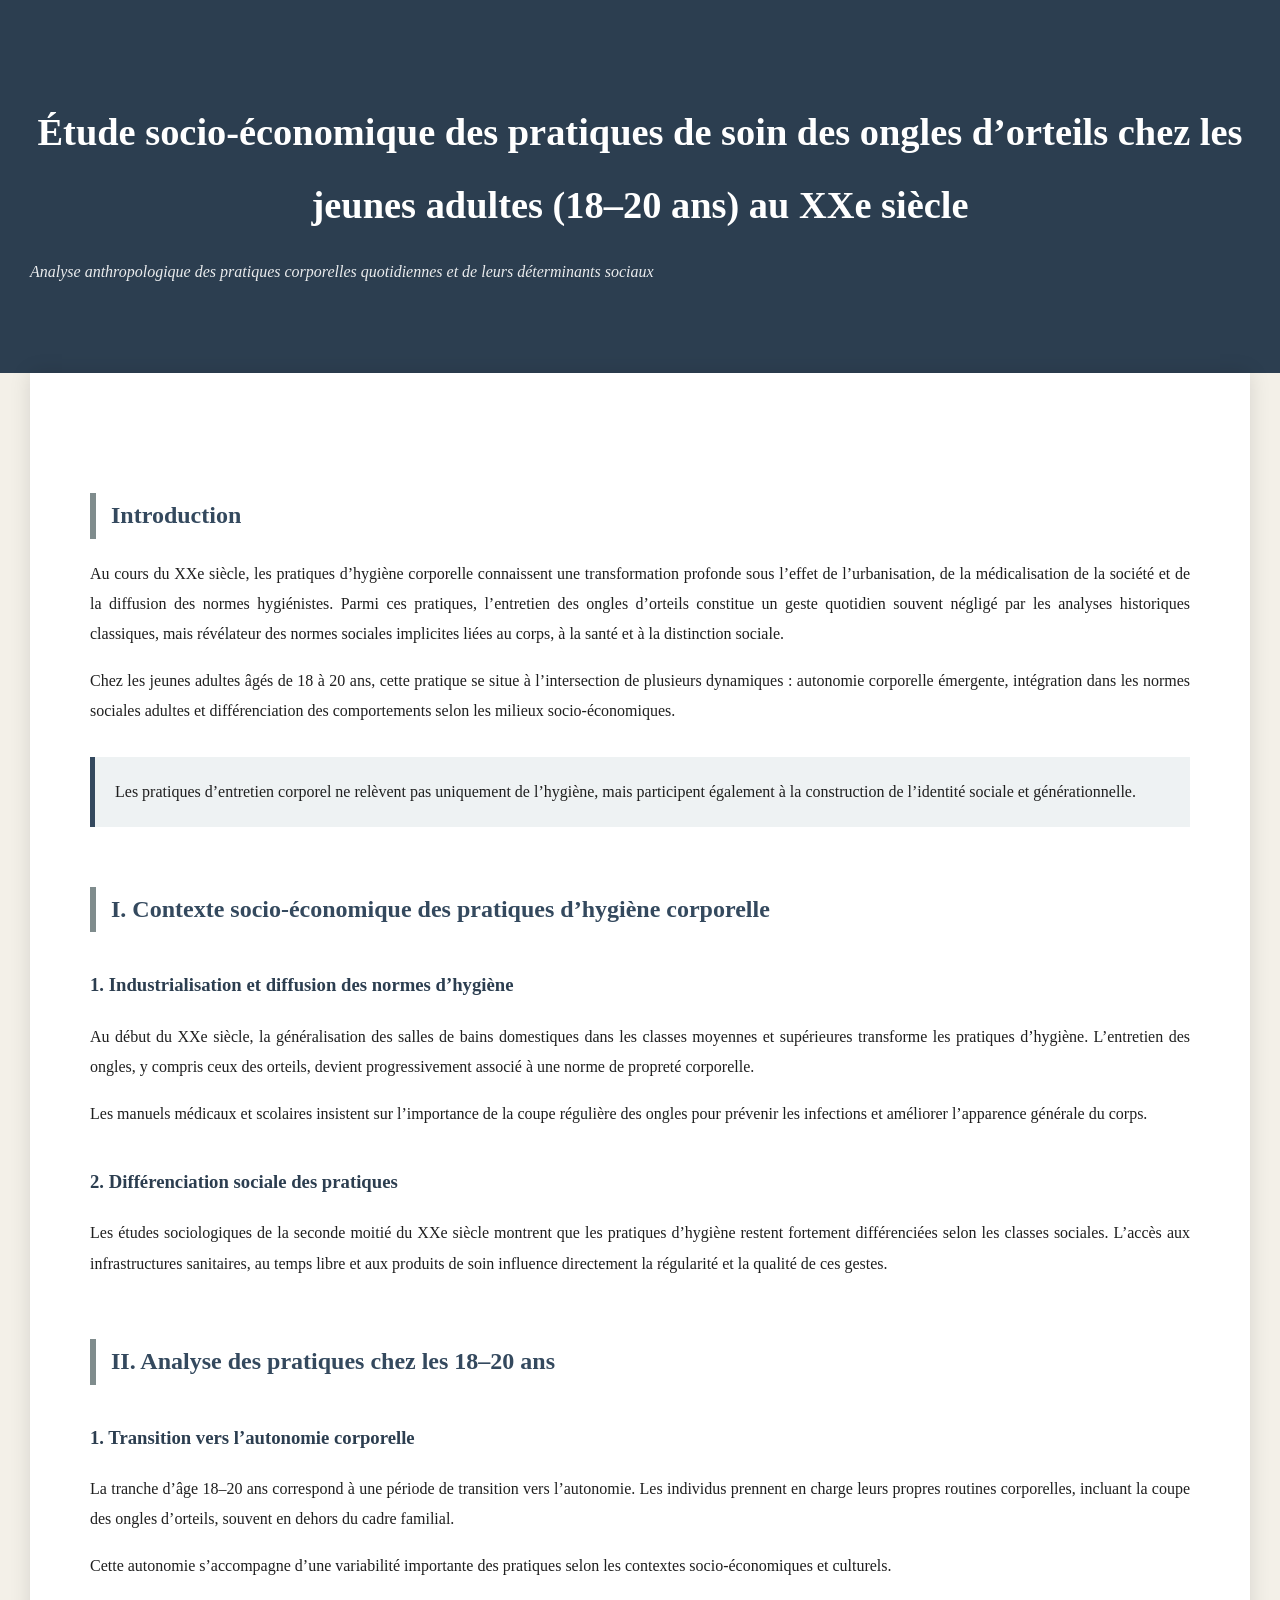
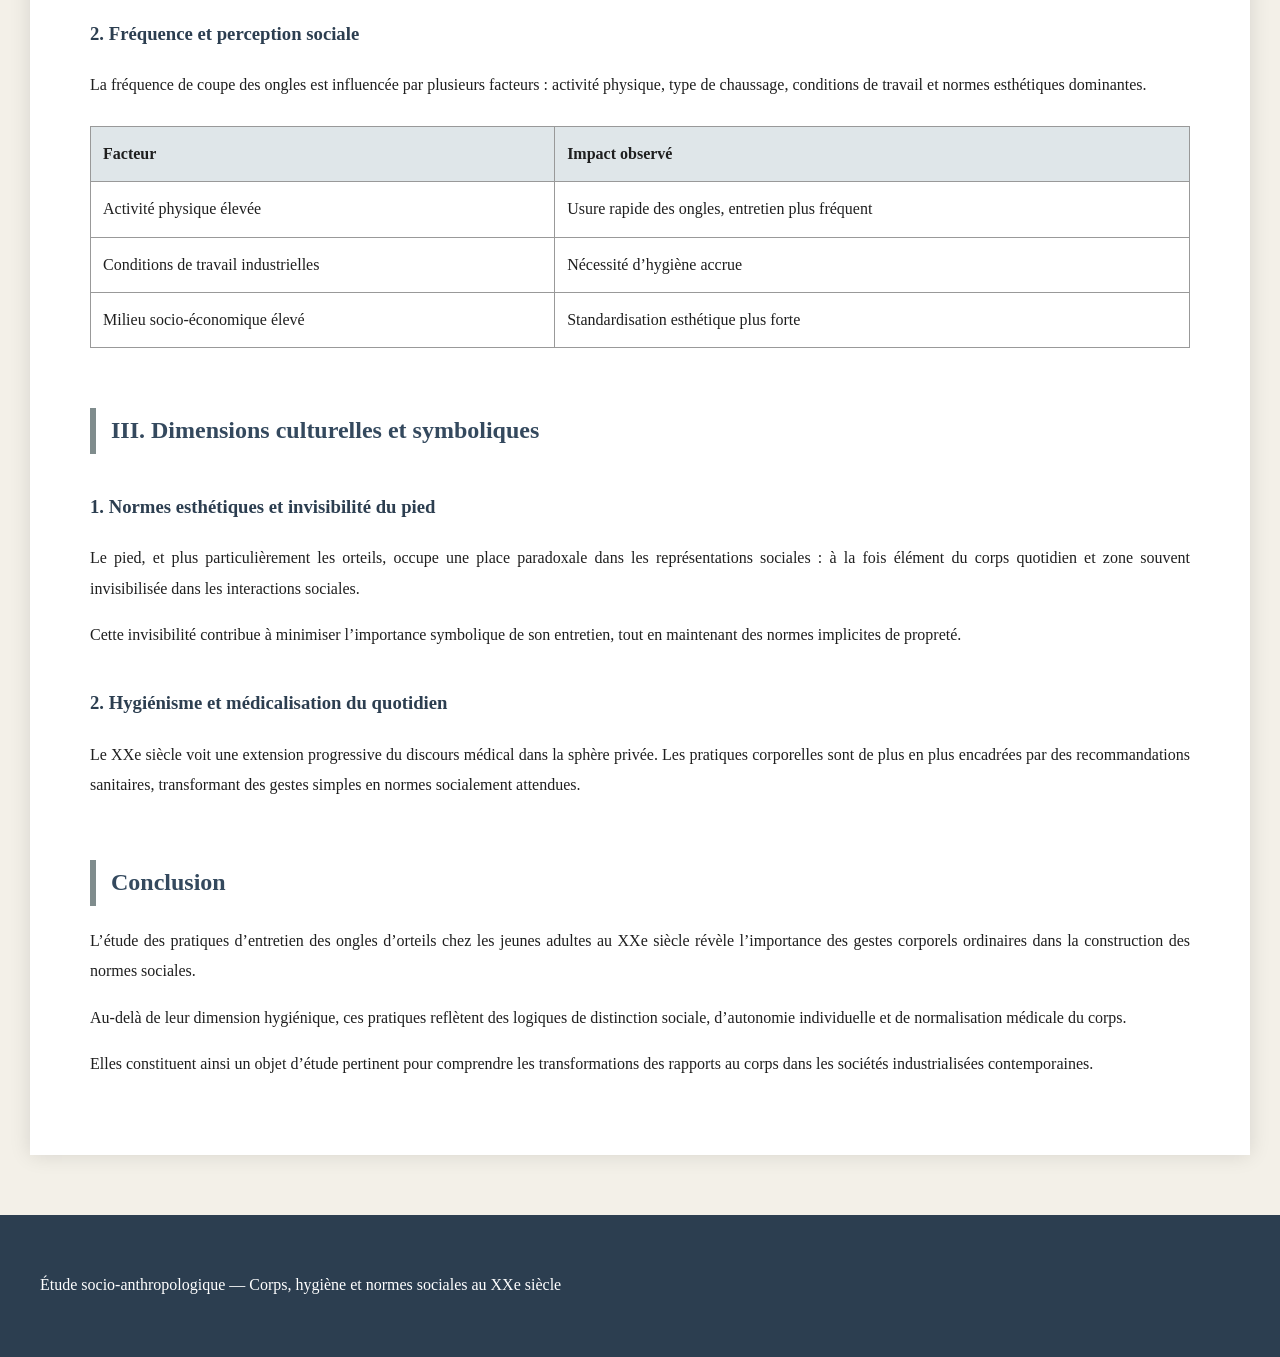
==== commit ac0828b3: "ongle" ====
--- a/AN.html
+++ b/AN.html
@@ -3,28 +3,28 @@
 <head>
 <meta charset="UTF-8">
 <meta name="viewport" content="width=device-width, initial-scale=1.0">
-<title>L’influence des vocalisations infantiles sur le développement cérébral du nourrisson dans les sociétés médiévales de la Grèce antique</title>
+<title>Étude socio-économique des pratiques de soin des ongles d’orteils chez les jeunes adultes (18–20 ans) au XXe siècle</title>
 
 <style>
     body{
         margin:0;
         padding:0;
-        background:#f4f1ea;
-        font-family:Georgia, serif;
-        color:#222;
+        font-family: Georgia, serif;
+        background:#f3f0e8;
+        color:#1f1f1f;
         line-height:1.9;
     }
 
     header{
-        background:#2f3640;
+        background:#2c3e50;
         color:white;
         padding:70px 30px;
         text-align:center;
     }
 
     header h1{
-        font-size:2.8em;
-        margin-bottom:20px;
+        font-size:2.4em;
+        margin-bottom:15px;
     }
 
     header p{
@@ -37,43 +37,42 @@
         margin:auto;
         background:white;
         padding:60px;
-        box-shadow:0 0 18px rgba(0,0,0,0.12);
+        box-shadow:0 0 20px rgba(0,0,0,0.12);
     }
 
     h2{
+        border-left:6px solid #7f8c8d;
+        padding-left:15px;
         margin-top:60px;
         color:#34495e;
-        border-left:7px solid #7f8c8d;
-        padding-left:15px;
     }
 
     h3{
         margin-top:35px;
-        color:#4b6584;
+        color:#2c3e50;
     }
 
     p{
         text-align:justify;
-        margin-top:18px;
-    }
-
-    .citation{
-        background:#eef2f5;
-        border-left:6px solid #5d6d7e;
-        padding:25px;
-        margin:35px 0;
-        font-style:italic;
+        margin-top:15px;
+    }
+
+    .bloc{
+        background:#eef2f3;
+        border-left:5px solid #34495e;
+        padding:20px;
+        margin:30px 0;
     }
 
     table{
         width:100%;
         border-collapse:collapse;
-        margin-top:30px;
+        margin-top:25px;
     }
 
     th, td{
         border:1px solid #999;
-        padding:14px;
+        padding:12px;
         text-align:left;
     }
 
@@ -82,18 +81,11 @@
     }
 
     footer{
-        background:#2f3640;
+        background:#2c3e50;
         color:white;
         text-align:center;
         padding:40px;
-        margin-top:50px;
-    }
-
-    .note{
-        background:#f7f7f7;
-        border:1px solid #ccc;
-        padding:20px;
-        margin-top:30px;
+        margin-top:60px;
     }
 </style>
 </head>
@@ -101,8 +93,8 @@
 <body>
 
 <header>
-    <h1>L’influence des vocalisations infantiles sur le développement cérébral du nourrisson dans les sociétés médiévales de la Grèce antique</h1>
-    <p>Étude neuro-linguistique et socio-culturelle des interactions précoces dans l’espace hellénique</p>
+    <h1>Étude socio-économique des pratiques de soin des ongles d’orteils chez les jeunes adultes (18–20 ans) au XXe siècle</h1>
+    <p>Analyse anthropologique des pratiques corporelles quotidiennes et de leurs déterminants sociaux</p>
 </header>
 
 <main>
@@ -111,170 +103,117 @@
 <h2>Introduction</h2>
 
 <p>
-Les interactions vocales entre l’adulte et le nourrisson constituent un élément fondamental du développement cognitif précoce. Parmi ces interactions, les vocalisations simplifiées — souvent qualifiées dans la littérature contemporaine de « langage proto-affectif » — occupent une place importante dans la structuration des premières connexions neuronales.
-</p>
-
-<p>
-Dans les sociétés helléniques antiques et médiévales, certaines formes répétitives de sons adressés au nourrisson, comparables aux expressions modernes telles que « gougou » ou « gaga », semblent avoir joué un rôle dans les dynamiques de socialisation infantile et d’apprentissage phonétique.
-</p>
-
-<div class="citation">
-« Les vocalisations répétitives adressées au nourrisson constituent un mécanisme de synchronisation affective favorisant l’émergence des premières structures linguistiques. »
+Au cours du XXe siècle, les pratiques d’hygiène corporelle connaissent une transformation profonde sous l’effet de l’urbanisation, de la médicalisation de la société et de la diffusion des normes hygiénistes. Parmi ces pratiques, l’entretien des ongles d’orteils constitue un geste quotidien souvent négligé par les analyses historiques classiques, mais révélateur des normes sociales implicites liées au corps, à la santé et à la distinction sociale.
+</p>
+
+<p>
+Chez les jeunes adultes âgés de 18 à 20 ans, cette pratique se situe à l’intersection de plusieurs dynamiques : autonomie corporelle émergente, intégration dans les normes sociales adultes et différenciation des comportements selon les milieux socio-économiques.
+</p>
+
+<div class="bloc">
+Les pratiques d’entretien corporel ne relèvent pas uniquement de l’hygiène, mais participent également à la construction de l’identité sociale et générationnelle.
 </div>
 
-<p>
-L’objectif de cette étude est d’examiner l’impact neurocognitif et social de ces pratiques vocales dans les sociétés grecques anciennes, en croisant approches linguistiques, anthropologiques et historiques.
-</p>
-</section>
-
-<section>
-
-<h2>I. Les vocalisations infantiles dans les sociétés helléniques</h2>
-
-<h3>1. Les pratiques orales de la petite enfance</h3>
-
-<p>
-Dans les communautés grecques antiques, la transmission orale occupe une fonction centrale dans la socialisation de l’enfant. Les nourrices, les mères et les membres âgés du foyer utilisent fréquemment des sons répétitifs et rythmiques destinés à calmer ou stimuler le nourrisson.
-</p>
-
-<p>
-Ces vocalisations simplifiées reposent généralement sur des syllabes ouvertes et redondantes : « ga », « gou », « ba » ou « da ». Leur simplicité phonétique facilite la perception auditive par le cerveau immature du nourrisson.
-</p>
-
-<p>
-Les textes médicaux attribués à la tradition hippocratique évoquent indirectement l’importance des sons doux et répétitifs dans l’apaisement des jeunes enfants.
-</p>
-
-<h3>2. La musicalité du langage précoce</h3>
-
-<p>
-Les sociétés grecques accordent une grande importance au rythme, à la prosodie et à la musicalité du langage. Cette dimension influence également les interactions précoces avec le nourrisson.
-</p>
-
-<p>
-Les vocalisations infantiles présentent souvent une structure mélodique proche des chants rituels ou des berceuses, créant un environnement sonore stable favorisant l’attention et la mémorisation.
-</p>
-
-</section>
-
-<section>
-
-<h2>II. Les impacts neurologiques des vocalisations répétitives</h2>
-
-<h3>1. La stimulation des connexions synaptiques</h3>
-
-<p>
-Les recherches contemporaines en neurosciences suggèrent que les répétitions sonores simples jouent un rôle important dans le développement des réseaux neuronaux liés au langage.
-</p>
-
-<p>
-Les structures syllabiques répétitives comme « gou-gou » ou « ga-ga » facilitent la reconnaissance des modèles phonétiques par le cortex auditif du nourrisson.
-</p>
-
-<div class="note">
-Les mécanismes de répétition phonologique favoriseraient l’activation des circuits neuronaux impliqués dans la mémoire auditive et l’apprentissage linguistique précoce.
-</div>
-
-<p>
-Dans le contexte des sociétés antiques, ces pratiques orales auraient permis d’accélérer la familiarisation du nourrisson avec les rythmes linguistiques de la communauté.
-</p>
-
-<h3>2. Les interactions affectives et la plasticité cérébrale</h3>
-
-<p>
-Les échanges vocaux précoces ne se limitent pas à une fonction linguistique. Ils participent également au développement émotionnel de l’enfant.
-</p>
-
-<p>
-Les vocalisations répétitives provoquent fréquemment des réponses affectives positives chez le nourrisson : sourire, attention visuelle accrue ou imitation sonore. Ces réactions renforcent les liens sociaux et stimulent les mécanismes de plasticité cérébrale.
+</section>
+
+<section>
+<h2>I. Contexte socio-économique des pratiques d’hygiène corporelle</h2>
+
+<h3>1. Industrialisation et diffusion des normes d’hygiène</h3>
+
+<p>
+Au début du XXe siècle, la généralisation des salles de bains domestiques dans les classes moyennes et supérieures transforme les pratiques d’hygiène. L’entretien des ongles, y compris ceux des orteils, devient progressivement associé à une norme de propreté corporelle.
+</p>
+
+<p>
+Les manuels médicaux et scolaires insistent sur l’importance de la coupe régulière des ongles pour prévenir les infections et améliorer l’apparence générale du corps.
+</p>
+
+<h3>2. Différenciation sociale des pratiques</h3>
+
+<p>
+Les études sociologiques de la seconde moitié du XXe siècle montrent que les pratiques d’hygiène restent fortement différenciées selon les classes sociales. L’accès aux infrastructures sanitaires, au temps libre et aux produits de soin influence directement la régularité et la qualité de ces gestes.
+</p>
+
+</section>
+
+<section>
+<h2>II. Analyse des pratiques chez les 18–20 ans</h2>
+
+<h3>1. Transition vers l’autonomie corporelle</h3>
+
+<p>
+La tranche d’âge 18–20 ans correspond à une période de transition vers l’autonomie. Les individus prennent en charge leurs propres routines corporelles, incluant la coupe des ongles d’orteils, souvent en dehors du cadre familial.
+</p>
+
+<p>
+Cette autonomie s’accompagne d’une variabilité importante des pratiques selon les contextes socio-économiques et culturels.
+</p>
+
+<h3>2. Fréquence et perception sociale</h3>
+
+<p>
+La fréquence de coupe des ongles est influencée par plusieurs facteurs : activité physique, type de chaussage, conditions de travail et normes esthétiques dominantes.
 </p>
 
 <table>
 <tr>
-<th>Type de vocalisation</th>
-<th>Fonction supposée</th>
-<th>Impact neurocognitif</th>
-</tr>
-
-<tr>
-<td>Syllabes répétitives</td>
-<td>Apaisement et attention</td>
-<td>Renforcement de la mémoire auditive</td>
-</tr>
-
-<tr>
-<td>Berceuses rythmiques</td>
-<td>Stabilisation émotionnelle</td>
-<td>Développement des circuits affectifs</td>
-</tr>
-
-<tr>
-<td>Imitation sonore</td>
-<td>Interaction sociale</td>
-<td>Préparation à l’acquisition du langage</td>
+<th>Facteur</th>
+<th>Impact observé</th>
+</tr>
+
+<tr>
+<td>Activité physique élevée</td>
+<td>Usure rapide des ongles, entretien plus fréquent</td>
+</tr>
+
+<tr>
+<td>Conditions de travail industrielles</td>
+<td>Nécessité d’hygiène accrue</td>
+</tr>
+
+<tr>
+<td>Milieu socio-économique élevé</td>
+<td>Standardisation esthétique plus forte</td>
 </tr>
 </table>
 
 </section>
 
 <section>
-
-<h2>III. Les dimensions sociales et culturelles</h2>
-
-<h3>1. Le rôle des nourrices et des femmes dans la transmission orale</h3>
-
-<p>
-Dans les sociétés grecques anciennes, les soins apportés au nourrisson reposent largement sur les femmes du foyer et les nourrices. Ces dernières jouent un rôle fondamental dans la transmission des premières structures linguistiques.
-</p>
-
-<p>
-Les interactions vocales quotidiennes contribuent à intégrer progressivement l’enfant dans la culture sonore de sa communauté.
-</p>
-
-<h3>2. Les représentations philosophiques de l’enfance</h3>
-
-<p>
-Les philosophes grecs s’intéressent relativement peu aux vocalisations infantiles elles-mêmes, mais plusieurs textes évoquent l’importance des habitudes précoces dans la formation de l’individu.
-</p>
-
-<p>
-Aristote souligne notamment le rôle de l’éducation sensorielle dans le développement moral et intellectuel de l’enfant.
-</p>
-
-</section>
-
-<section>
-
-<h2>IV. Limites historiographiques et anachronismes</h2>
-
-<p>
-L’étude des pratiques vocales adressées aux nourrissons dans les sociétés antiques présente plusieurs difficultés méthodologiques. Les sources directes demeurent rares et les expressions exactes utilisées dans les interactions familiales sont largement inconnues.
-</p>
-
-<p>
-Par ailleurs, l’expression « sociétés médiévales de la Grèce antique » constitue un rapprochement historiquement problématique, puisque l’Antiquité grecque et le Moyen Âge correspondent à des périodes distinctes.
-</p>
-
-<p>
-Toute analyse doit donc éviter les anachronismes et distinguer clairement les reconstructions scientifiques contemporaines des réalités historiques documentées.
-</p>
-
-</section>
-
-<section>
-
+<h2>III. Dimensions culturelles et symboliques</h2>
+
+<h3>1. Normes esthétiques et invisibilité du pied</h3>
+
+<p>
+Le pied, et plus particulièrement les orteils, occupe une place paradoxale dans les représentations sociales : à la fois élément du corps quotidien et zone souvent invisibilisée dans les interactions sociales.
+</p>
+
+<p>
+Cette invisibilité contribue à minimiser l’importance symbolique de son entretien, tout en maintenant des normes implicites de propreté.
+</p>
+
+<h3>2. Hygiénisme et médicalisation du quotidien</h3>
+
+<p>
+Le XXe siècle voit une extension progressive du discours médical dans la sphère privée. Les pratiques corporelles sont de plus en plus encadrées par des recommandations sanitaires, transformant des gestes simples en normes socialement attendues.
+</p>
+
+</section>
+
+<section>
 <h2>Conclusion</h2>
 
 <p>
-Les vocalisations répétitives adressées aux nourrissons semblent avoir occupé une place importante dans les sociétés grecques anciennes, tant sur le plan affectif que cognitif.
-</p>
-
-<p>
-Bien que les preuves historiques directes demeurent limitées, les approches contemporaines en neurosciences et en linguistique permettent d’envisager que ces interactions aient contribué au développement des capacités auditives, émotionnelles et linguistiques des jeunes enfants.
-</p>
-
-<p>
-L’étude des formes primitives de communication infantile révèle ainsi l’importance fondamentale du langage oral dans la structuration des sociétés humaines et dans la construction précoce du cerveau social.
+L’étude des pratiques d’entretien des ongles d’orteils chez les jeunes adultes au XXe siècle révèle l’importance des gestes corporels ordinaires dans la construction des normes sociales.
+</p>
+
+<p>
+Au-delà de leur dimension hygiénique, ces pratiques reflètent des logiques de distinction sociale, d’autonomie individuelle et de normalisation médicale du corps.
+</p>
+
+<p>
+Elles constituent ainsi un objet d’étude pertinent pour comprendre les transformations des rapports au corps dans les sociétés industrialisées contemporaines.
 </p>
 
 </section>
@@ -282,8 +221,7 @@
 </main>
 
 <footer>
-<p>Étude universitaire — Neurohistoire des interactions vocales précoces</p>
-<p>Période étudiée : Monde hellénique antique et traditions médiévales</p>
+<p>Étude socio-anthropologique — Corps, hygiène et normes sociales au XXe siècle</p>
 </footer>
 
 </body>
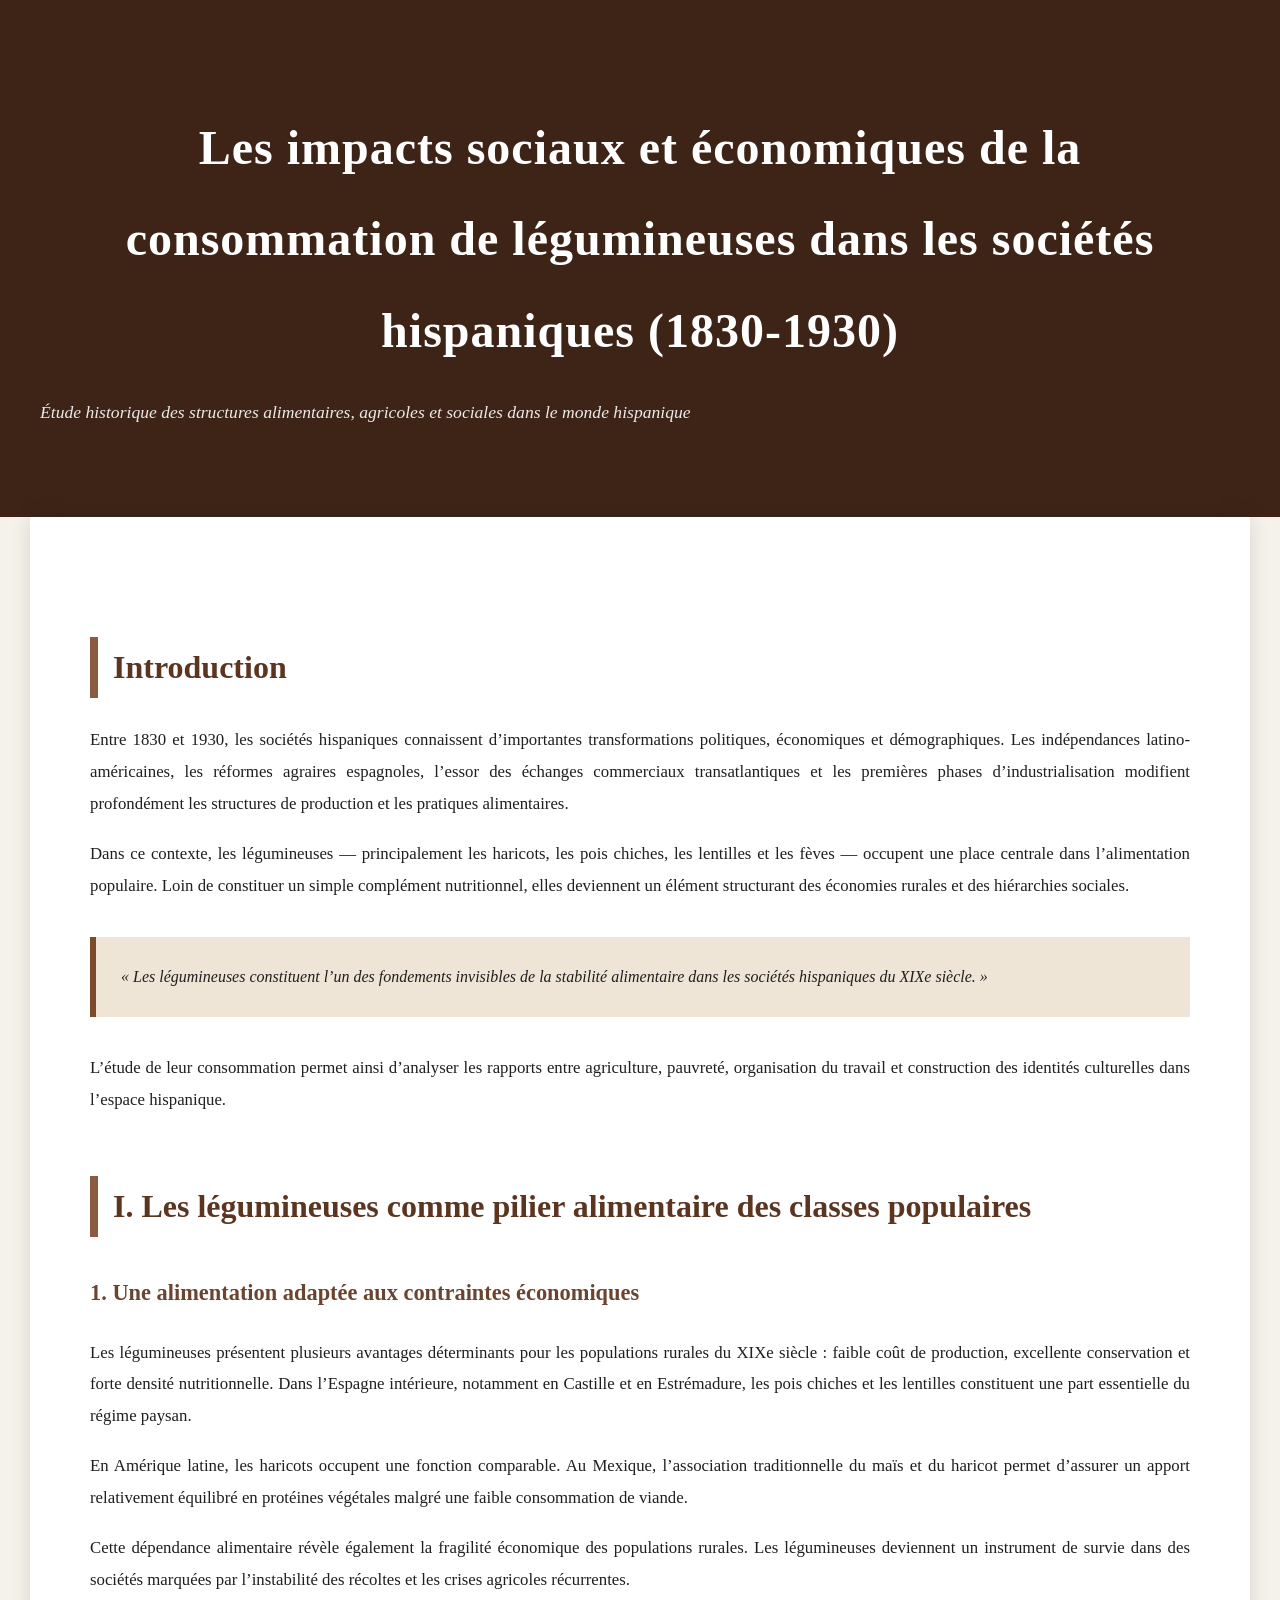
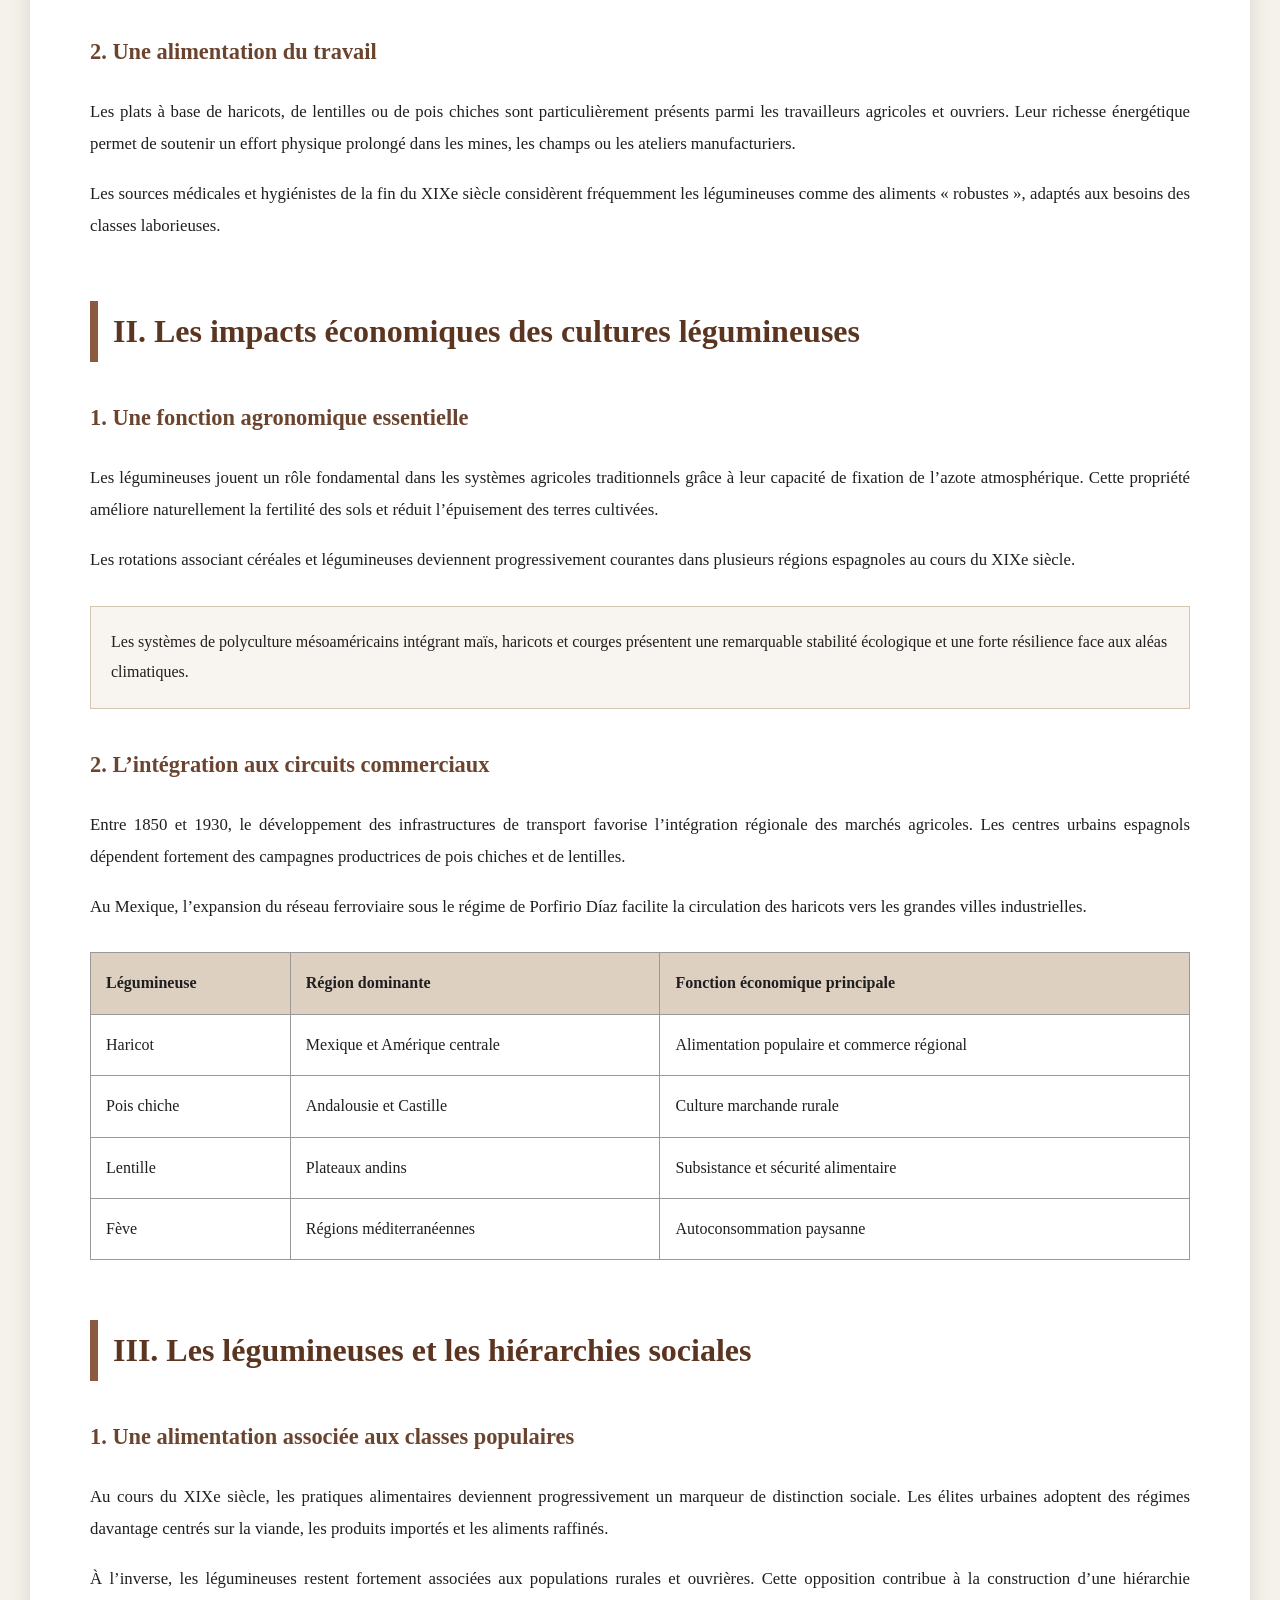
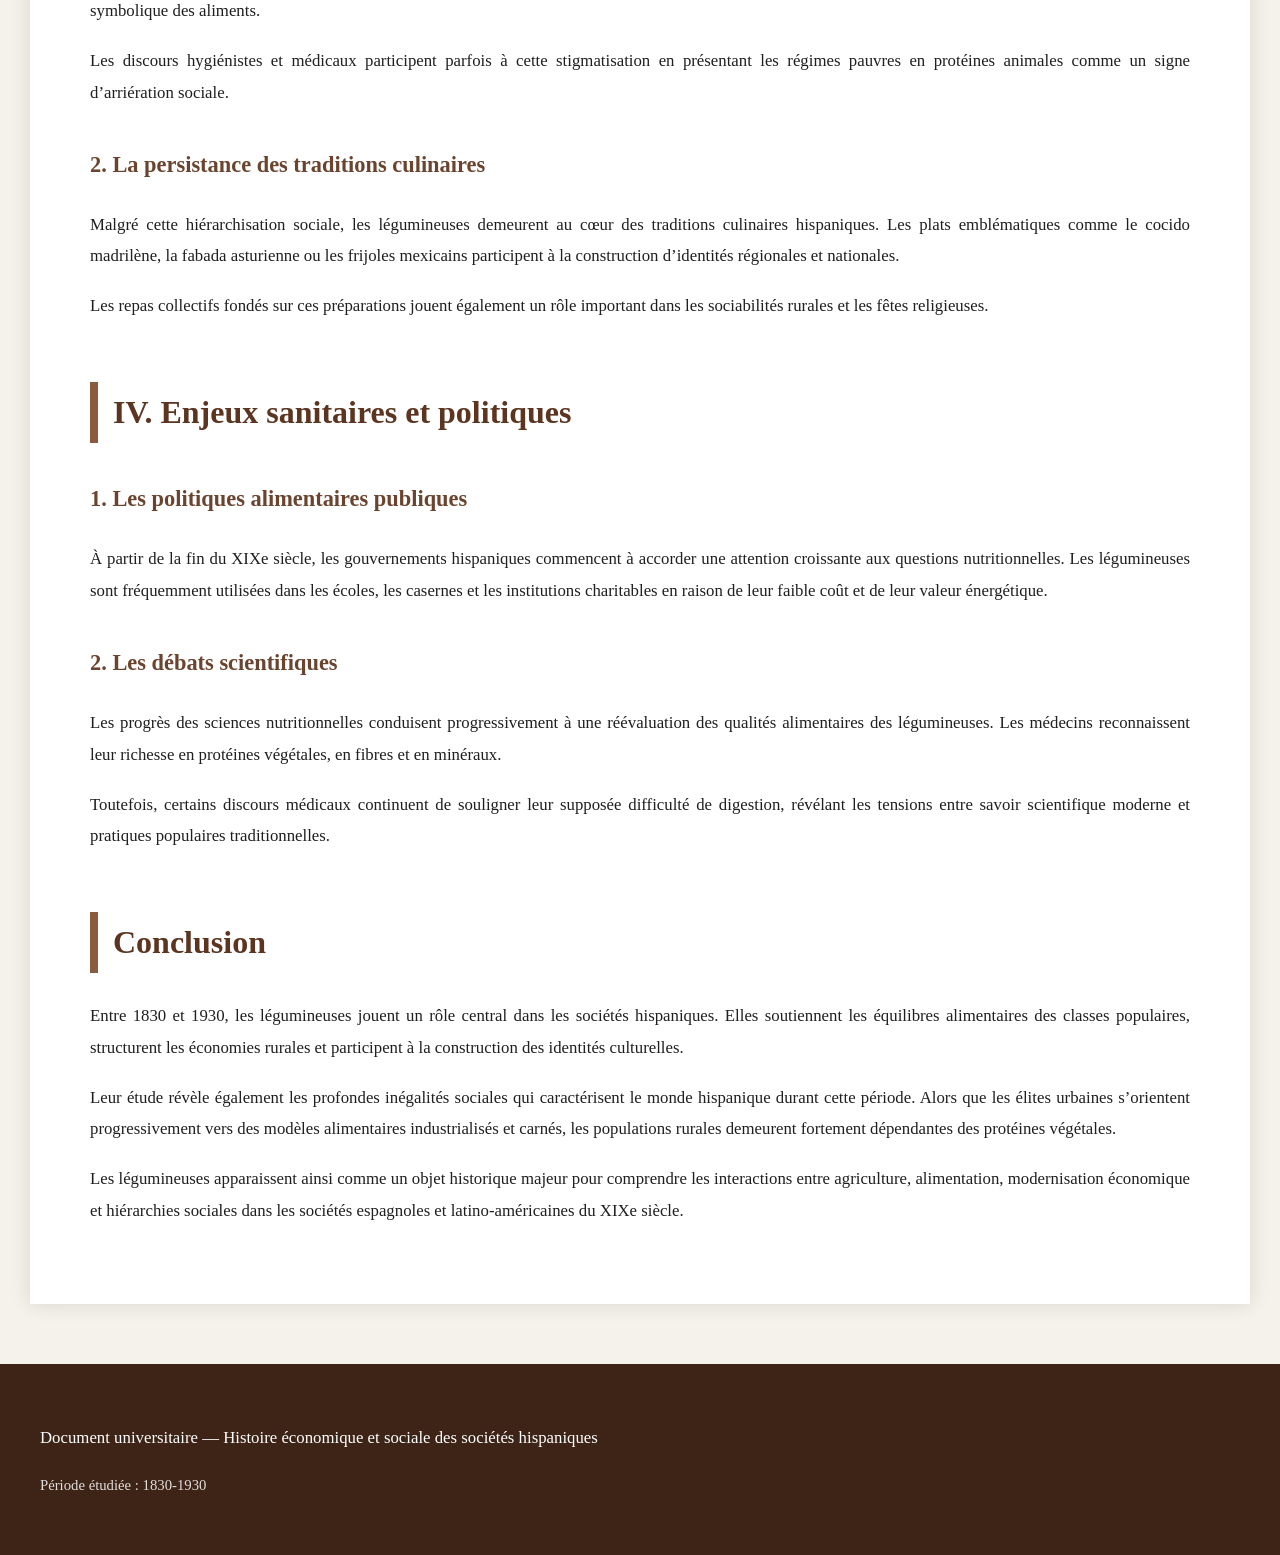
==== commit 61d2db89: "legumineuse" ====
--- a/AN.html
+++ b/AN.html
@@ -3,31 +3,33 @@
 <head>
 <meta charset="UTF-8">
 <meta name="viewport" content="width=device-width, initial-scale=1.0">
-<title>Étude socio-économique des pratiques de soin des ongles d’orteils chez les jeunes adultes (18–20 ans) au XXe siècle</title>
+<title>Les impacts sociaux et économiques de la consommation de légumineuses dans les sociétés hispaniques (1830-1930)</title>
 
 <style>
     body{
         margin:0;
         padding:0;
-        font-family: Georgia, serif;
-        background:#f3f0e8;
+        background:#f5f2eb;
+        font-family: "Georgia", serif;
         color:#1f1f1f;
         line-height:1.9;
     }
 
     header{
-        background:#2c3e50;
+        background:#3d2417;
         color:white;
-        padding:70px 30px;
+        padding:70px 40px;
         text-align:center;
     }
 
     header h1{
-        font-size:2.4em;
-        margin-bottom:15px;
+        font-size:3em;
+        margin-bottom:20px;
+        letter-spacing:1px;
     }
 
     header p{
+        font-size:1.1em;
         font-style:italic;
         opacity:0.9;
     }
@@ -41,187 +43,260 @@
     }
 
     h2{
-        border-left:6px solid #7f8c8d;
+        color:#5c3521;
+        margin-top:60px;
+        border-left:8px solid #8a5b3f;
         padding-left:15px;
-        margin-top:60px;
-        color:#34495e;
+        font-size:2em;
     }
 
     h3{
+        color:#6b442f;
         margin-top:35px;
-        color:#2c3e50;
+        font-size:1.4em;
     }
 
     p{
         text-align:justify;
-        margin-top:15px;
-    }
-
-    .bloc{
-        background:#eef2f3;
-        border-left:5px solid #34495e;
-        padding:20px;
-        margin:30px 0;
+        margin-top:18px;
+        font-size:1.05em;
+    }
+
+    .citation{
+        background:#efe5d7;
+        border-left:6px solid #7b4b2a;
+        padding:25px;
+        margin:35px 0;
+        font-style:italic;
     }
 
     table{
         width:100%;
         border-collapse:collapse;
-        margin-top:25px;
+        margin-top:30px;
     }
 
     th, td{
         border:1px solid #999;
-        padding:12px;
+        padding:15px;
         text-align:left;
     }
 
     th{
-        background:#dfe6e9;
+        background:#ddd0c1;
+    }
+
+    .note{
+        background:#f8f4ef;
+        padding:20px;
+        border:1px solid #d6c7b5;
+        margin-top:30px;
     }
 
     footer{
-        background:#2c3e50;
+        background:#3d2417;
         color:white;
         text-align:center;
         padding:40px;
         margin-top:60px;
     }
+
+    .small{
+        font-size:0.92em;
+        opacity:0.85;
+    }
 </style>
 </head>
 
 <body>
 
 <header>
-    <h1>Étude socio-économique des pratiques de soin des ongles d’orteils chez les jeunes adultes (18–20 ans) au XXe siècle</h1>
-    <p>Analyse anthropologique des pratiques corporelles quotidiennes et de leurs déterminants sociaux</p>
+    <h1>Les impacts sociaux et économiques de la consommation de légumineuses dans les sociétés hispaniques (1830-1930)</h1>
+    <p>Étude historique des structures alimentaires, agricoles et sociales dans le monde hispanique</p>
 </header>
 
 <main>
 
 <section>
-<h2>Introduction</h2>
-
-<p>
-Au cours du XXe siècle, les pratiques d’hygiène corporelle connaissent une transformation profonde sous l’effet de l’urbanisation, de la médicalisation de la société et de la diffusion des normes hygiénistes. Parmi ces pratiques, l’entretien des ongles d’orteils constitue un geste quotidien souvent négligé par les analyses historiques classiques, mais révélateur des normes sociales implicites liées au corps, à la santé et à la distinction sociale.
-</p>
-
-<p>
-Chez les jeunes adultes âgés de 18 à 20 ans, cette pratique se situe à l’intersection de plusieurs dynamiques : autonomie corporelle émergente, intégration dans les normes sociales adultes et différenciation des comportements selon les milieux socio-économiques.
-</p>
-
-<div class="bloc">
-Les pratiques d’entretien corporel ne relèvent pas uniquement de l’hygiène, mais participent également à la construction de l’identité sociale et générationnelle.
-</div>
-
-</section>
-
-<section>
-<h2>I. Contexte socio-économique des pratiques d’hygiène corporelle</h2>
-
-<h3>1. Industrialisation et diffusion des normes d’hygiène</h3>
-
-<p>
-Au début du XXe siècle, la généralisation des salles de bains domestiques dans les classes moyennes et supérieures transforme les pratiques d’hygiène. L’entretien des ongles, y compris ceux des orteils, devient progressivement associé à une norme de propreté corporelle.
-</p>
-
-<p>
-Les manuels médicaux et scolaires insistent sur l’importance de la coupe régulière des ongles pour prévenir les infections et améliorer l’apparence générale du corps.
-</p>
-
-<h3>2. Différenciation sociale des pratiques</h3>
-
-<p>
-Les études sociologiques de la seconde moitié du XXe siècle montrent que les pratiques d’hygiène restent fortement différenciées selon les classes sociales. L’accès aux infrastructures sanitaires, au temps libre et aux produits de soin influence directement la régularité et la qualité de ces gestes.
-</p>
-
-</section>
-
-<section>
-<h2>II. Analyse des pratiques chez les 18–20 ans</h2>
-
-<h3>1. Transition vers l’autonomie corporelle</h3>
-
-<p>
-La tranche d’âge 18–20 ans correspond à une période de transition vers l’autonomie. Les individus prennent en charge leurs propres routines corporelles, incluant la coupe des ongles d’orteils, souvent en dehors du cadre familial.
-</p>
-
-<p>
-Cette autonomie s’accompagne d’une variabilité importante des pratiques selon les contextes socio-économiques et culturels.
-</p>
-
-<h3>2. Fréquence et perception sociale</h3>
-
-<p>
-La fréquence de coupe des ongles est influencée par plusieurs facteurs : activité physique, type de chaussage, conditions de travail et normes esthétiques dominantes.
-</p>
-
-<table>
-<tr>
-<th>Facteur</th>
-<th>Impact observé</th>
-</tr>
-
-<tr>
-<td>Activité physique élevée</td>
-<td>Usure rapide des ongles, entretien plus fréquent</td>
-</tr>
-
-<tr>
-<td>Conditions de travail industrielles</td>
-<td>Nécessité d’hygiène accrue</td>
-</tr>
-
-<tr>
-<td>Milieu socio-économique élevé</td>
-<td>Standardisation esthétique plus forte</td>
-</tr>
-</table>
-
-</section>
-
-<section>
-<h2>III. Dimensions culturelles et symboliques</h2>
-
-<h3>1. Normes esthétiques et invisibilité du pied</h3>
-
-<p>
-Le pied, et plus particulièrement les orteils, occupe une place paradoxale dans les représentations sociales : à la fois élément du corps quotidien et zone souvent invisibilisée dans les interactions sociales.
-</p>
-
-<p>
-Cette invisibilité contribue à minimiser l’importance symbolique de son entretien, tout en maintenant des normes implicites de propreté.
-</p>
-
-<h3>2. Hygiénisme et médicalisation du quotidien</h3>
-
-<p>
-Le XXe siècle voit une extension progressive du discours médical dans la sphère privée. Les pratiques corporelles sont de plus en plus encadrées par des recommandations sanitaires, transformant des gestes simples en normes socialement attendues.
-</p>
-
-</section>
-
-<section>
-<h2>Conclusion</h2>
-
-<p>
-L’étude des pratiques d’entretien des ongles d’orteils chez les jeunes adultes au XXe siècle révèle l’importance des gestes corporels ordinaires dans la construction des normes sociales.
-</p>
-
-<p>
-Au-delà de leur dimension hygiénique, ces pratiques reflètent des logiques de distinction sociale, d’autonomie individuelle et de normalisation médicale du corps.
-</p>
-
-<p>
-Elles constituent ainsi un objet d’étude pertinent pour comprendre les transformations des rapports au corps dans les sociétés industrialisées contemporaines.
-</p>
-
+    <h2>Introduction</h2>
+
+    <p>
+        Entre 1830 et 1930, les sociétés hispaniques connaissent d’importantes transformations politiques, économiques et démographiques. Les indépendances latino-américaines, les réformes agraires espagnoles, l’essor des échanges commerciaux transatlantiques et les premières phases d’industrialisation modifient profondément les structures de production et les pratiques alimentaires.
+    </p>
+
+    <p>
+        Dans ce contexte, les légumineuses — principalement les haricots, les pois chiches, les lentilles et les fèves — occupent une place centrale dans l’alimentation populaire. Loin de constituer un simple complément nutritionnel, elles deviennent un élément structurant des économies rurales et des hiérarchies sociales.
+    </p>
+
+    <div class="citation">
+        « Les légumineuses constituent l’un des fondements invisibles de la stabilité alimentaire dans les sociétés hispaniques du XIXe siècle. »
+    </div>
+
+    <p>
+        L’étude de leur consommation permet ainsi d’analyser les rapports entre agriculture, pauvreté, organisation du travail et construction des identités culturelles dans l’espace hispanique.
+    </p>
+</section>
+
+<section>
+    <h2>I. Les légumineuses comme pilier alimentaire des classes populaires</h2>
+
+    <h3>1. Une alimentation adaptée aux contraintes économiques</h3>
+
+    <p>
+        Les légumineuses présentent plusieurs avantages déterminants pour les populations rurales du XIXe siècle : faible coût de production, excellente conservation et forte densité nutritionnelle. Dans l’Espagne intérieure, notamment en Castille et en Estrémadure, les pois chiches et les lentilles constituent une part essentielle du régime paysan.
+    </p>
+
+    <p>
+        En Amérique latine, les haricots occupent une fonction comparable. Au Mexique, l’association traditionnelle du maïs et du haricot permet d’assurer un apport relativement équilibré en protéines végétales malgré une faible consommation de viande.
+    </p>
+
+    <p>
+        Cette dépendance alimentaire révèle également la fragilité économique des populations rurales. Les légumineuses deviennent un instrument de survie dans des sociétés marquées par l’instabilité des récoltes et les crises agricoles récurrentes.
+    </p>
+
+    <h3>2. Une alimentation du travail</h3>
+
+    <p>
+        Les plats à base de haricots, de lentilles ou de pois chiches sont particulièrement présents parmi les travailleurs agricoles et ouvriers. Leur richesse énergétique permet de soutenir un effort physique prolongé dans les mines, les champs ou les ateliers manufacturiers.
+    </p>
+
+    <p>
+        Les sources médicales et hygiénistes de la fin du XIXe siècle considèrent fréquemment les légumineuses comme des aliments « robustes », adaptés aux besoins des classes laborieuses.
+    </p>
+</section>
+
+<section>
+    <h2>II. Les impacts économiques des cultures légumineuses</h2>
+
+    <h3>1. Une fonction agronomique essentielle</h3>
+
+    <p>
+        Les légumineuses jouent un rôle fondamental dans les systèmes agricoles traditionnels grâce à leur capacité de fixation de l’azote atmosphérique. Cette propriété améliore naturellement la fertilité des sols et réduit l’épuisement des terres cultivées.
+    </p>
+
+    <p>
+        Les rotations associant céréales et légumineuses deviennent progressivement courantes dans plusieurs régions espagnoles au cours du XIXe siècle.
+    </p>
+
+    <div class="note">
+        Les systèmes de polyculture mésoaméricains intégrant maïs, haricots et courges présentent une remarquable stabilité écologique et une forte résilience face aux aléas climatiques.
+    </div>
+
+    <h3>2. L’intégration aux circuits commerciaux</h3>
+
+    <p>
+        Entre 1850 et 1930, le développement des infrastructures de transport favorise l’intégration régionale des marchés agricoles. Les centres urbains espagnols dépendent fortement des campagnes productrices de pois chiches et de lentilles.
+    </p>
+
+    <p>
+        Au Mexique, l’expansion du réseau ferroviaire sous le régime de Porfirio Díaz facilite la circulation des haricots vers les grandes villes industrielles.
+    </p>
+
+    <table>
+        <tr>
+            <th>Légumineuse</th>
+            <th>Région dominante</th>
+            <th>Fonction économique principale</th>
+        </tr>
+
+        <tr>
+            <td>Haricot</td>
+            <td>Mexique et Amérique centrale</td>
+            <td>Alimentation populaire et commerce régional</td>
+        </tr>
+
+        <tr>
+            <td>Pois chiche</td>
+            <td>Andalousie et Castille</td>
+            <td>Culture marchande rurale</td>
+        </tr>
+
+        <tr>
+            <td>Lentille</td>
+            <td>Plateaux andins</td>
+            <td>Subsistance et sécurité alimentaire</td>
+        </tr>
+
+        <tr>
+            <td>Fève</td>
+            <td>Régions méditerranéennes</td>
+            <td>Autoconsommation paysanne</td>
+        </tr>
+    </table>
+
+</section>
+
+<section>
+    <h2>III. Les légumineuses et les hiérarchies sociales</h2>
+
+    <h3>1. Une alimentation associée aux classes populaires</h3>
+
+    <p>
+        Au cours du XIXe siècle, les pratiques alimentaires deviennent progressivement un marqueur de distinction sociale. Les élites urbaines adoptent des régimes davantage centrés sur la viande, les produits importés et les aliments raffinés.
+    </p>
+
+    <p>
+        À l’inverse, les légumineuses restent fortement associées aux populations rurales et ouvrières. Cette opposition contribue à la construction d’une hiérarchie symbolique des aliments.
+    </p>
+
+    <p>
+        Les discours hygiénistes et médicaux participent parfois à cette stigmatisation en présentant les régimes pauvres en protéines animales comme un signe d’arriération sociale.
+    </p>
+
+    <h3>2. La persistance des traditions culinaires</h3>
+
+    <p>
+        Malgré cette hiérarchisation sociale, les légumineuses demeurent au cœur des traditions culinaires hispaniques. Les plats emblématiques comme le cocido madrilène, la fabada asturienne ou les frijoles mexicains participent à la construction d’identités régionales et nationales.
+    </p>
+
+    <p>
+        Les repas collectifs fondés sur ces préparations jouent également un rôle important dans les sociabilités rurales et les fêtes religieuses.
+    </p>
+
+</section>
+
+<section>
+    <h2>IV. Enjeux sanitaires et politiques</h2>
+
+    <h3>1. Les politiques alimentaires publiques</h3>
+
+    <p>
+        À partir de la fin du XIXe siècle, les gouvernements hispaniques commencent à accorder une attention croissante aux questions nutritionnelles. Les légumineuses sont fréquemment utilisées dans les écoles, les casernes et les institutions charitables en raison de leur faible coût et de leur valeur énergétique.
+    </p>
+
+    <h3>2. Les débats scientifiques</h3>
+
+    <p>
+        Les progrès des sciences nutritionnelles conduisent progressivement à une réévaluation des qualités alimentaires des légumineuses. Les médecins reconnaissent leur richesse en protéines végétales, en fibres et en minéraux.
+    </p>
+
+    <p>
+        Toutefois, certains discours médicaux continuent de souligner leur supposée difficulté de digestion, révélant les tensions entre savoir scientifique moderne et pratiques populaires traditionnelles.
+    </p>
+
+</section>
+
+<section>
+    <h2>Conclusion</h2>
+
+    <p>
+        Entre 1830 et 1930, les légumineuses jouent un rôle central dans les sociétés hispaniques. Elles soutiennent les équilibres alimentaires des classes populaires, structurent les économies rurales et participent à la construction des identités culturelles.
+    </p>
+
+    <p>
+        Leur étude révèle également les profondes inégalités sociales qui caractérisent le monde hispanique durant cette période. Alors que les élites urbaines s’orientent progressivement vers des modèles alimentaires industrialisés et carnés, les populations rurales demeurent fortement dépendantes des protéines végétales.
+    </p>
+
+    <p>
+        Les légumineuses apparaissent ainsi comme un objet historique majeur pour comprendre les interactions entre agriculture, alimentation, modernisation économique et hiérarchies sociales dans les sociétés espagnoles et latino-américaines du XIXe siècle.
+    </p>
 </section>
 
 </main>
 
 <footer>
-<p>Étude socio-anthropologique — Corps, hygiène et normes sociales au XXe siècle</p>
+    <p>Document universitaire — Histoire économique et sociale des sociétés hispaniques</p>
+    <p class="small">Période étudiée : 1830-1930</p>
 </footer>
 
 </body>
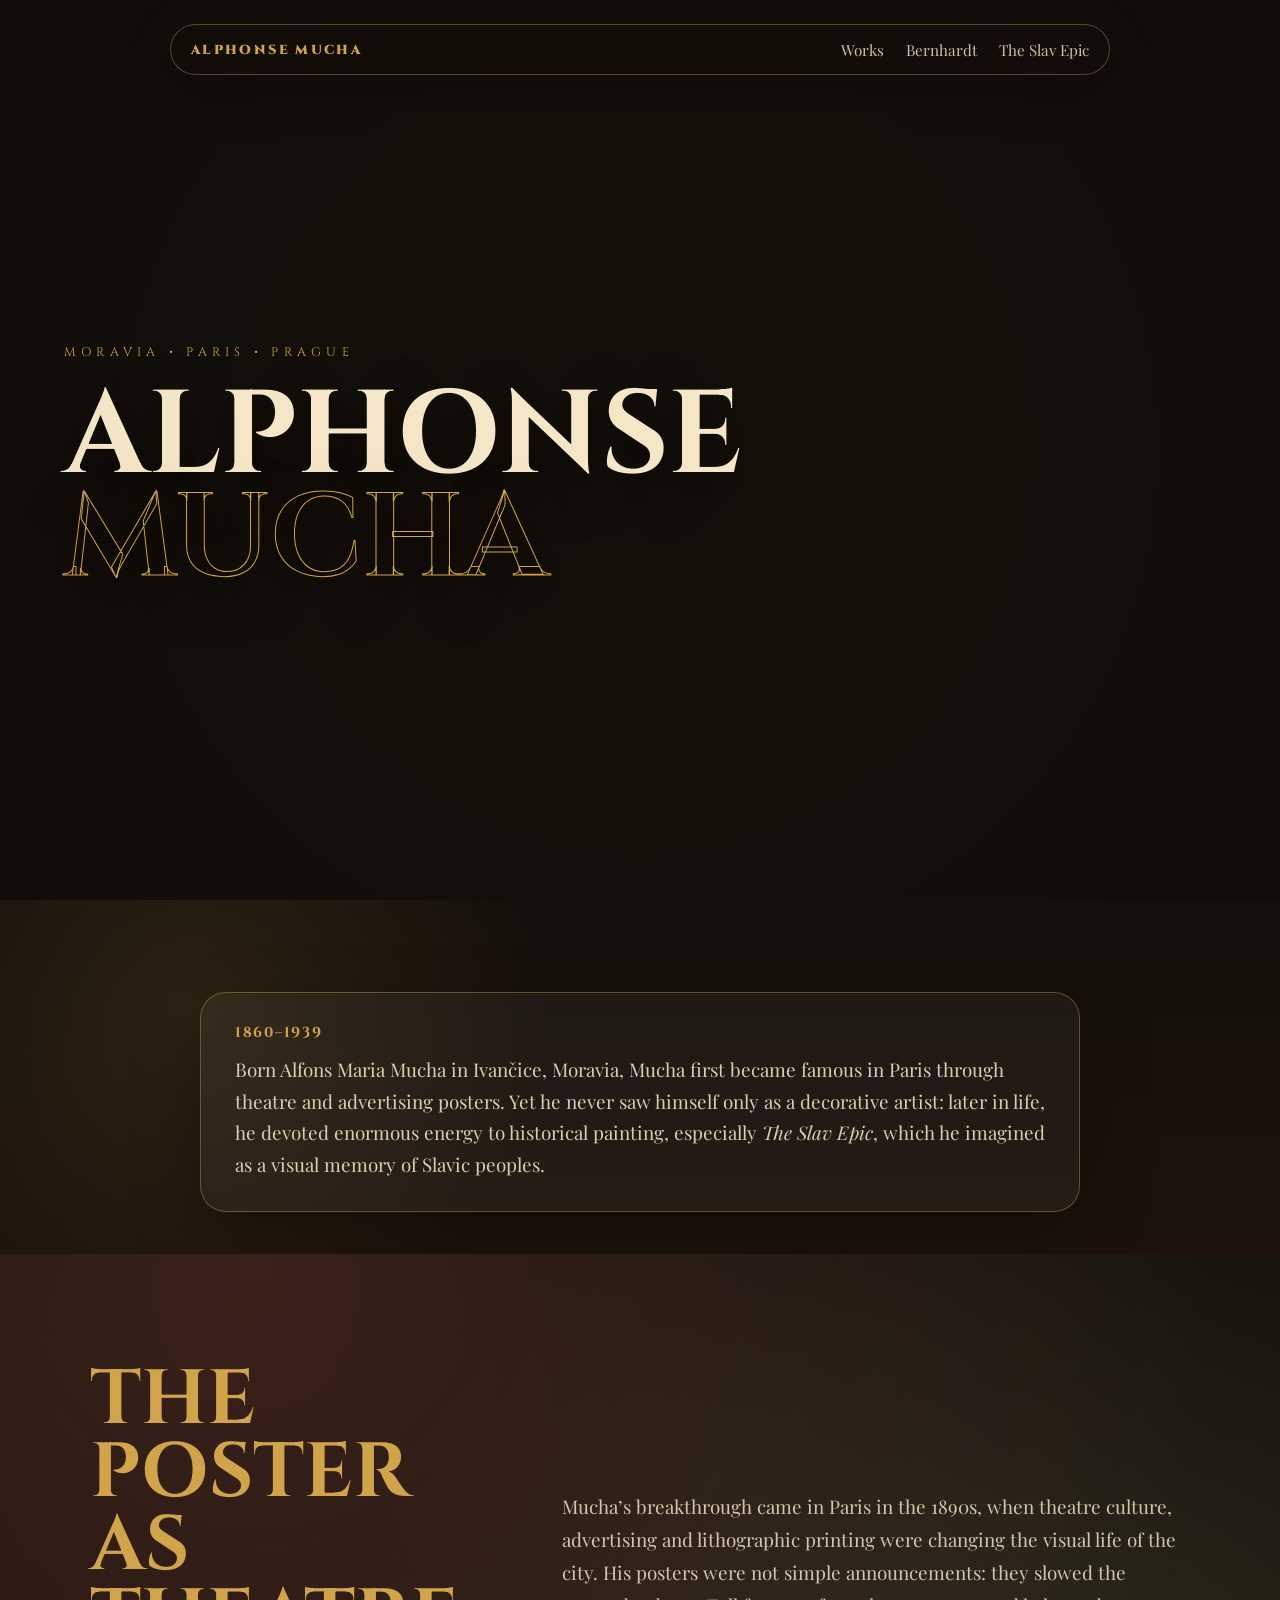
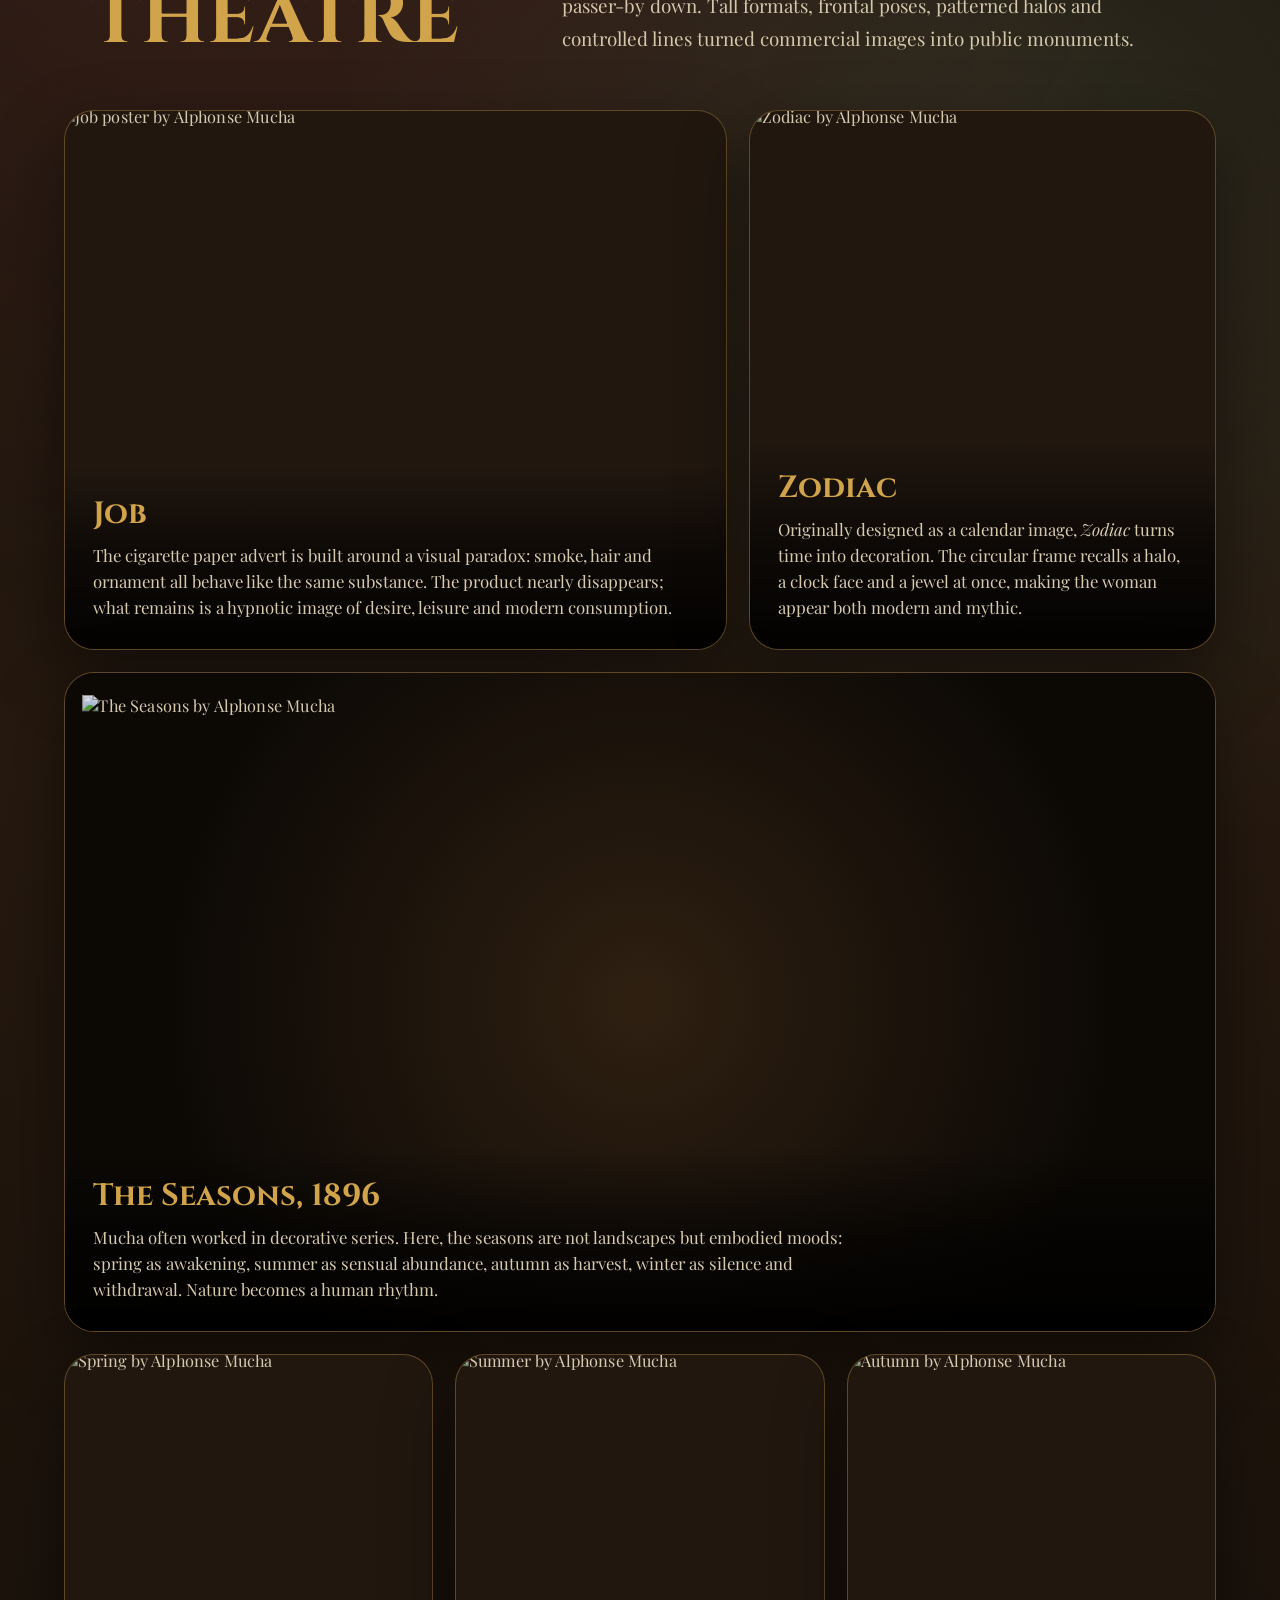
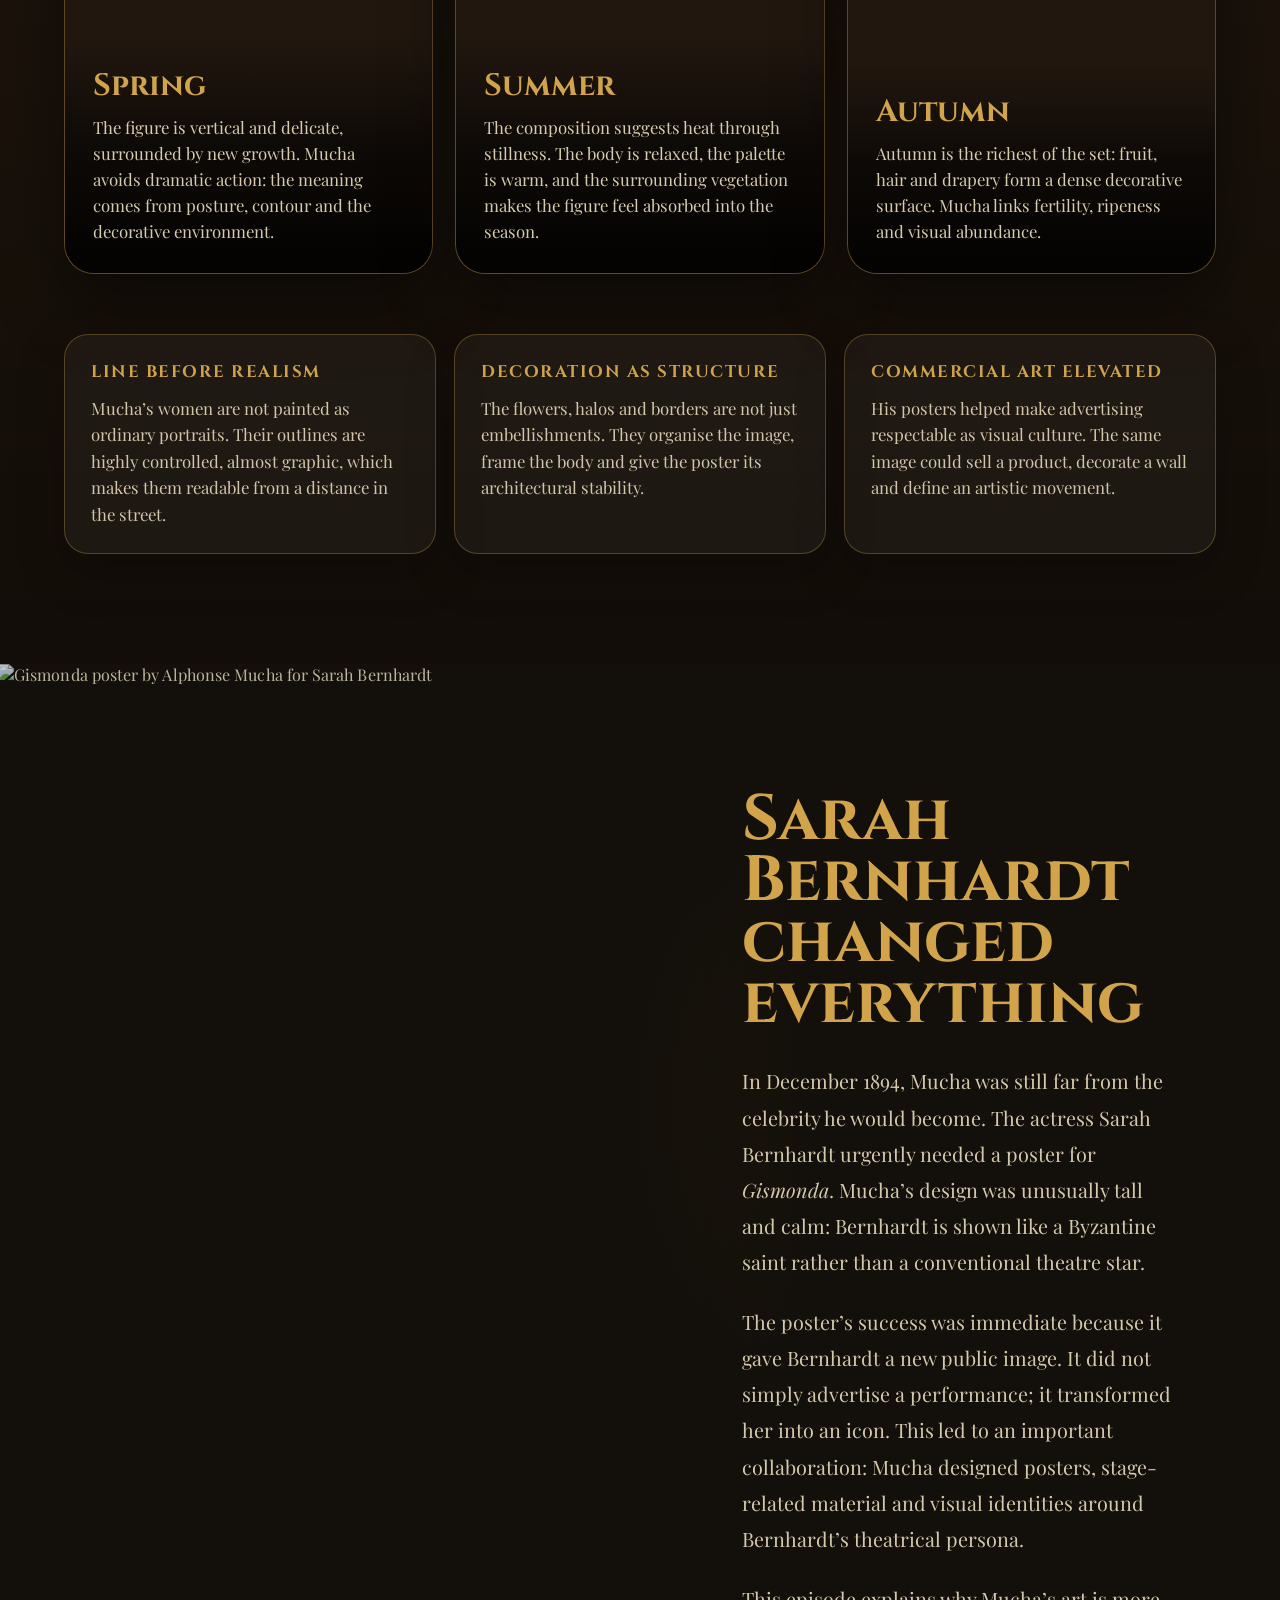
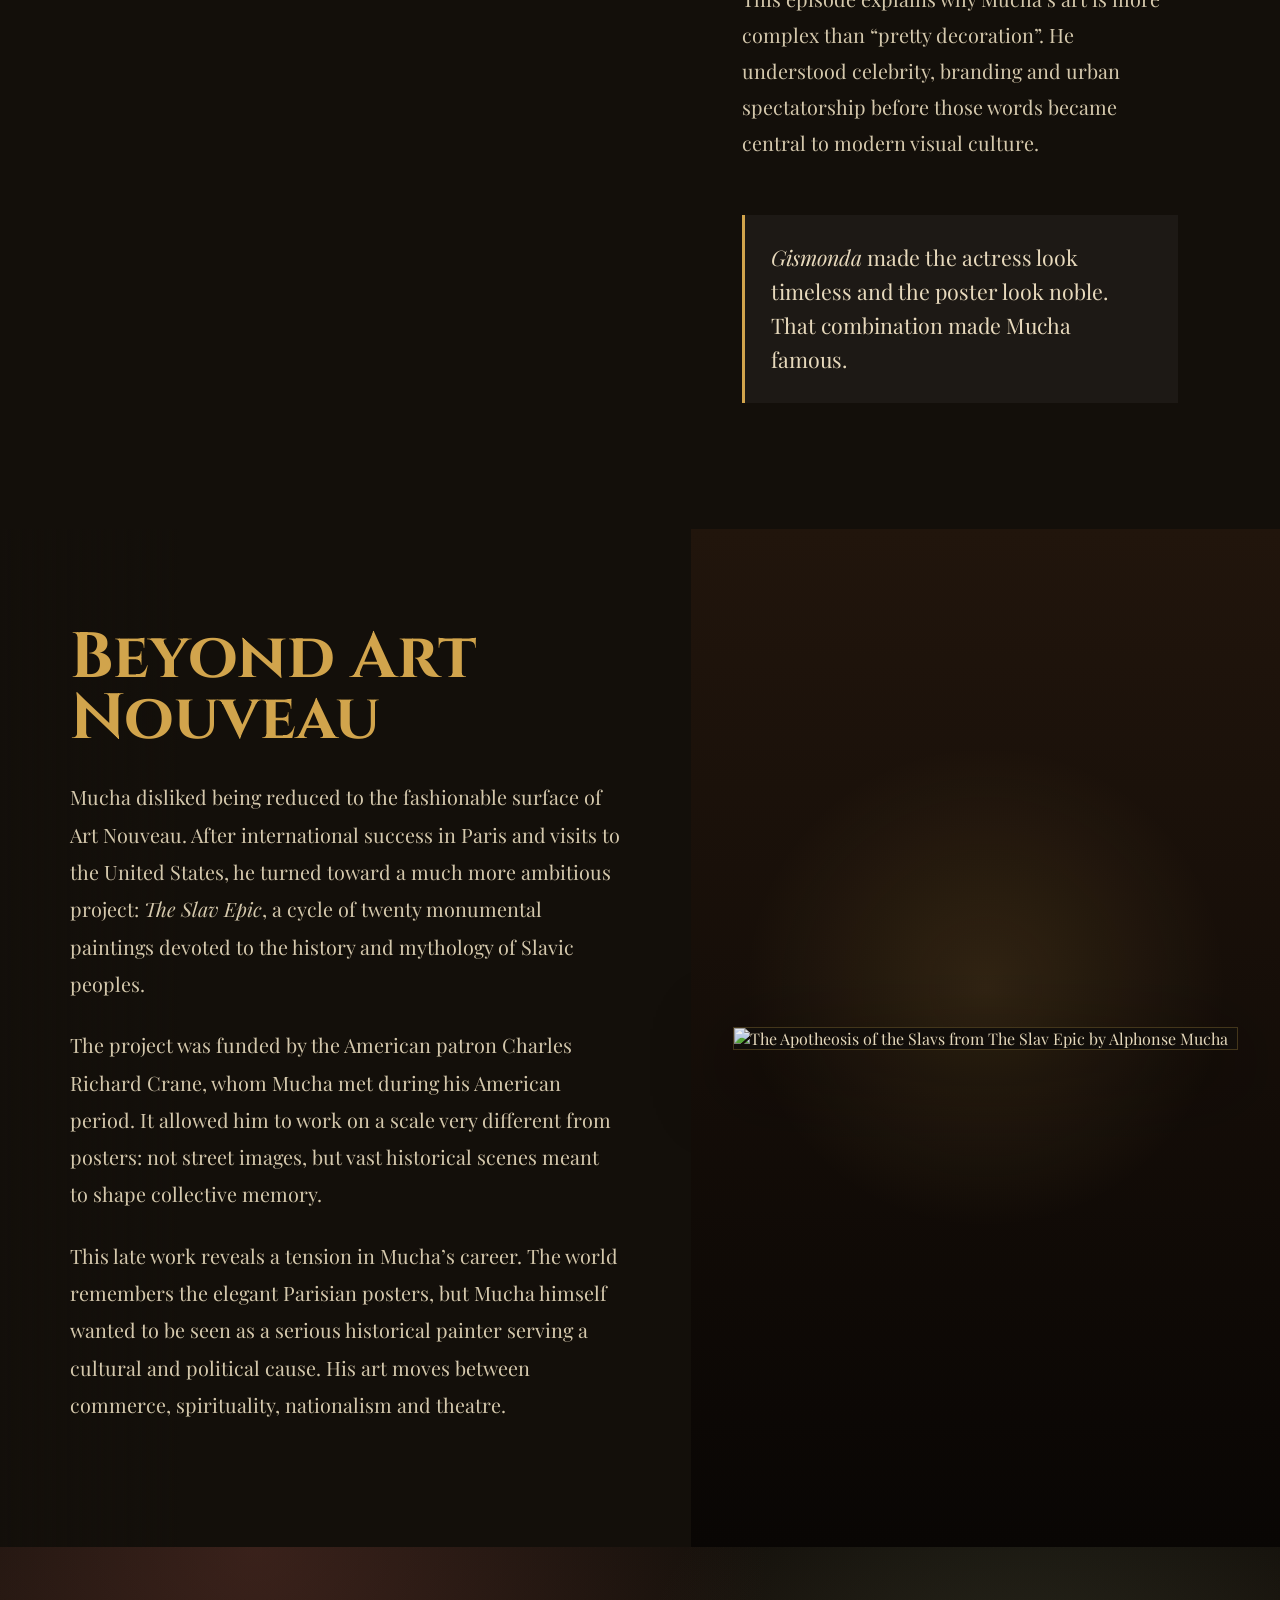
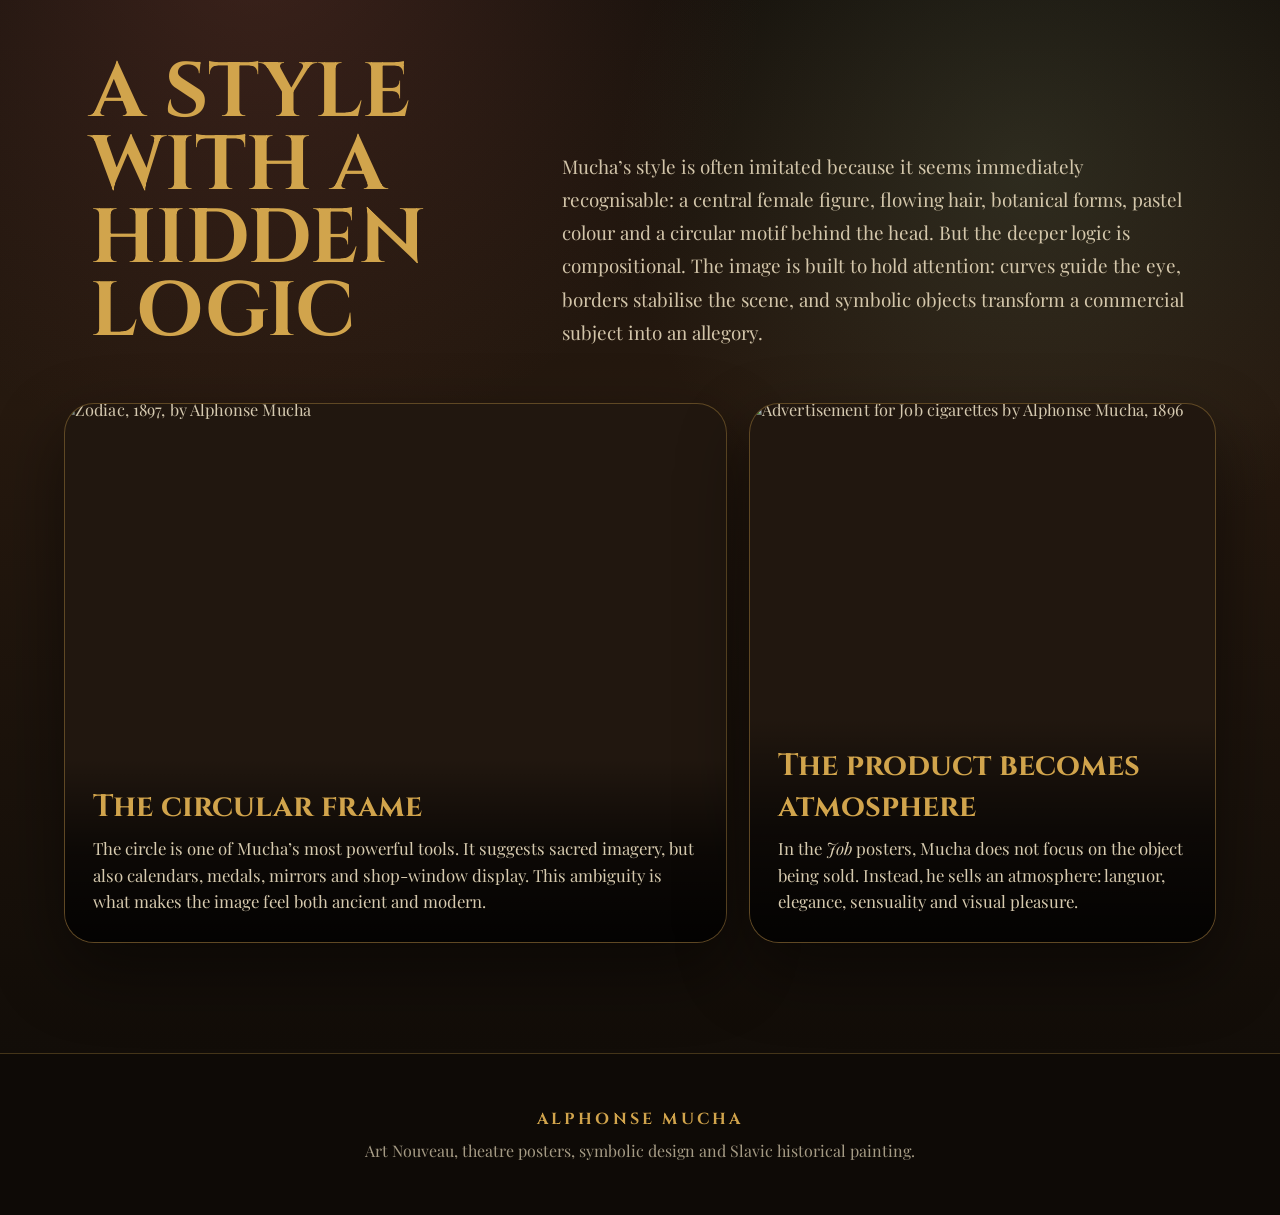
==== commit 27274562: "xk" ====
--- a/AN.html
+++ b/AN.html
@@ -1,303 +1,743 @@
 <!DOCTYPE html>
-<html lang="fr">
+<html lang="en">
 <head>
-<meta charset="UTF-8">
-<meta name="viewport" content="width=device-width, initial-scale=1.0">
-<title>Les impacts sociaux et économiques de la consommation de légumineuses dans les sociétés hispaniques (1830-1930)</title>
-
-<style>
-    body{
-        margin:0;
-        padding:0;
-        background:#f5f2eb;
-        font-family: "Georgia", serif;
-        color:#1f1f1f;
-        line-height:1.9;
-    }
-
-    header{
-        background:#3d2417;
-        color:white;
-        padding:70px 40px;
-        text-align:center;
-    }
-
-    header h1{
-        font-size:3em;
-        margin-bottom:20px;
-        letter-spacing:1px;
-    }
-
-    header p{
-        font-size:1.1em;
-        font-style:italic;
-        opacity:0.9;
-    }
-
-    main{
-        max-width:1100px;
-        margin:auto;
-        background:white;
-        padding:60px;
-        box-shadow:0 0 20px rgba(0,0,0,0.12);
-    }
-
-    h2{
-        color:#5c3521;
-        margin-top:60px;
-        border-left:8px solid #8a5b3f;
-        padding-left:15px;
-        font-size:2em;
-    }
-
-    h3{
-        color:#6b442f;
-        margin-top:35px;
-        font-size:1.4em;
-    }
-
-    p{
-        text-align:justify;
-        margin-top:18px;
-        font-size:1.05em;
-    }
-
-    .citation{
-        background:#efe5d7;
-        border-left:6px solid #7b4b2a;
-        padding:25px;
-        margin:35px 0;
-        font-style:italic;
-    }
-
-    table{
-        width:100%;
-        border-collapse:collapse;
-        margin-top:30px;
-    }
-
-    th, td{
-        border:1px solid #999;
-        padding:15px;
-        text-align:left;
-    }
-
-    th{
-        background:#ddd0c1;
-    }
-
-    .note{
-        background:#f8f4ef;
-        padding:20px;
-        border:1px solid #d6c7b5;
-        margin-top:30px;
-    }
-
-    footer{
-        background:#3d2417;
-        color:white;
-        text-align:center;
-        padding:40px;
-        margin-top:60px;
-    }
-
-    .small{
-        font-size:0.92em;
-        opacity:0.85;
-    }
-</style>
+  <meta charset="UTF-8" />
+  <meta name="viewport" content="width=device-width, initial-scale=1.0" />
+  <title>Alphonse Mucha — Art Nouveau and Symbol</title>
+  <style>
+    @import url('https://fonts.googleapis.com/css2?family=Cinzel:wght@400;600;700;900&family=Playfair+Display:wght@400;600;700&display=swap');
+
+    :root {
+      --black: #130f0a;
+      --ink: #21170f;
+      --gold: #d1a44c;
+      --ivory: #f4e6c7;
+      --green: #6f8060;
+      --red: #9d5046;
+      --shadow: rgba(0, 0, 0, 0.42);
+    }
+
+    * {
+      margin: 0;
+      padding: 0;
+      box-sizing: border-box;
+    }
+
+    html {
+      scroll-behavior: smooth;
+    }
+
+    body {
+      font-family: 'Playfair Display', serif;
+      color: var(--ivory);
+      background: var(--black);
+      overflow-x: hidden;
+    }
+
+    body::before {
+      content: "";
+      position: fixed;
+      inset: 0;
+      pointer-events: none;
+      z-index: 20;
+      background:
+        radial-gradient(circle at center, transparent 0 52%, rgba(0,0,0,0.16) 100%),
+        repeating-linear-gradient(0deg, rgba(255,255,255,0.015) 0 1px, transparent 1px 4px);
+      mix-blend-mode: soft-light;
+    }
+
+    .nav {
+      position: fixed;
+      top: 24px;
+      left: 50%;
+      transform: translateX(-50%);
+      z-index: 30;
+      width: min(940px, calc(100% - 36px));
+      display: flex;
+      justify-content: space-between;
+      align-items: center;
+      padding: 14px 20px;
+      border: 1px solid rgba(209,164,76,0.38);
+      border-radius: 999px;
+      background: rgba(19, 15, 10, 0.58);
+      backdrop-filter: blur(16px);
+      box-shadow: 0 14px 50px rgba(0,0,0,0.28);
+    }
+
+    .logo {
+      font-family: 'Cinzel', serif;
+      font-weight: 900;
+      letter-spacing: .18em;
+      color: var(--gold);
+      font-size: .82rem;
+      text-transform: uppercase;
+    }
+
+    .nav a {
+      color: var(--ivory);
+      text-decoration: none;
+      margin-left: 18px;
+      font-size: .95rem;
+      opacity: .82;
+      transition: color .25s ease, opacity .25s ease;
+    }
+
+    .nav a:hover {
+      color: var(--gold);
+      opacity: 1;
+    }
+
+    .hero {
+      min-height: 100vh;
+      position: relative;
+      display: flex;
+      align-items: center;
+      overflow: hidden;
+      isolation: isolate;
+      padding: 120px 5vw 70px;
+    }
+
+    .hero::before {
+      content: "";
+      position: absolute;
+      inset: -8%;
+      z-index: -3;
+      background: url('https://commons.wikimedia.org/wiki/Special:FilePath/Alphonse%20Mucha%20-%20Zodiac.jpg') center right/cover no-repeat;
+      filter: saturate(0.9) contrast(1.1) brightness(0.62);
+      transform: scale(1.07);
+      animation: slowZoom 24s ease-in-out infinite alternate;
+    }
+
+    .hero::after {
+      content: "";
+      position: absolute;
+      inset: 0;
+      z-index: -2;
+      background:
+        linear-gradient(90deg, rgba(19,15,10,0.96) 0%, rgba(19,15,10,0.80) 37%, rgba(19,15,10,0.28) 72%, rgba(19,15,10,0.72) 100%),
+        linear-gradient(0deg, rgba(19,15,10,0.90) 0%, transparent 28%, rgba(19,15,10,0.30) 100%);
+    }
+
+    .hero-content {
+      width: min(1180px, 100%);
+      margin: 0 auto;
+      display: block;
+    }
+
+    .eyebrow {
+      font-family: 'Cinzel', serif;
+      color: var(--gold);
+      letter-spacing: .42em;
+      text-transform: uppercase;
+      font-size: .78rem;
+      margin-bottom: 24px;
+    }
+
+    h1 {
+      font-family: 'Cinzel', serif;
+      font-size: clamp(3.5rem, 9.2vw, 8.9rem);
+      line-height: .88;
+      text-transform: uppercase;
+      text-shadow: 0 18px 50px rgba(0,0,0,.55);
+      max-width: 860px;
+      padding-bottom: .08em;
+    }
+
+    h1 span {
+      display: block;
+      color: transparent;
+      -webkit-text-stroke: 1px var(--gold);
+      text-stroke: 1px var(--gold);
+      padding-bottom: .04em;
+    }
+
+    .bio-intro {
+      position: relative;
+      padding: 92px 5vw 42px;
+      background:
+        radial-gradient(circle at 15% 30%, rgba(209,164,76,.12), transparent 32%),
+        linear-gradient(180deg, #130f0a 0%, #1c120b 100%);
+    }
+
+    .bio-card {
+      width: min(880px, 100%);
+      margin: 0 auto;
+      padding: 30px 34px;
+      border: 1px solid rgba(209,164,76,0.38);
+      border-radius: 26px;
+      background: rgba(255,255,255,.045);
+      box-shadow: 0 26px 70px rgba(0,0,0,.28);
+    }
+
+    .bio-card strong {
+      color: var(--gold);
+      font-family: 'Cinzel', serif;
+      font-size: .9rem;
+      letter-spacing: .12em;
+      text-transform: uppercase;
+      display: block;
+      margin-bottom: 12px;
+    }
+
+    .bio-card p {
+      color: rgba(244,230,199,.88);
+      font-size: 1.18rem;
+      line-height: 1.68;
+    }
+
+    .gallery {
+      position: relative;
+      padding: 110px 5vw;
+      background:
+        radial-gradient(circle at 20% 0%, rgba(157,80,70,.28), transparent 34%),
+        radial-gradient(circle at 80% 20%, rgba(111,128,96,.22), transparent 30%),
+        linear-gradient(180deg, #130f0a 0%, #26190f 42%, #120d08 100%);
+    }
+
+    .section-title {
+      width: min(1100px, 100%);
+      margin: 0 auto 54px;
+      display: grid;
+      grid-template-columns: .7fr 1fr;
+      gap: 32px;
+      align-items: end;
+    }
+
+    .section-title h2 {
+      font-family: 'Cinzel', serif;
+      font-size: clamp(2.4rem, 6vw, 5.6rem);
+      line-height: .95;
+      color: var(--gold);
+      text-transform: uppercase;
+    }
+
+    .section-title p {
+      max-width: 680px;
+      font-size: 1.18rem;
+      line-height: 1.76;
+      color: rgba(244,230,199,.84);
+    }
+
+    .wall {
+      width: min(1220px, 100%);
+      margin: 0 auto;
+      display: grid;
+      grid-template-columns: repeat(12, 1fr);
+      gap: 22px;
+    }
+
+    .art-card {
+      position: relative;
+      min-height: 540px;
+      border-radius: 30px;
+      overflow: hidden;
+      background: #21170f;
+      border: 1px solid rgba(209,164,76,.35);
+      box-shadow: 0 28px 70px rgba(0,0,0,.45);
+      transform-style: preserve-3d;
+      transition: transform .5s ease, box-shadow .5s ease, border-color .5s ease;
+    }
+
+    .art-card:hover {
+      transform: translateY(-12px) scale(1.01);
+      border-color: rgba(209,164,76,.8);
+      box-shadow: 0 40px 95px rgba(0,0,0,.62);
+    }
+
+    .art-card.large { grid-column: span 7; }
+    .art-card.medium { grid-column: span 5; }
+    .art-card.wide { grid-column: span 12; min-height: 660px; }
+    .art-card.small { grid-column: span 4; min-height: 520px; }
+
+    .art-card img {
+      width: 100%;
+      height: 100%;
+      object-fit: cover;
+      display: block;
+      filter: saturate(.93) contrast(1.04) brightness(.86);
+      transform: scale(1.02);
+      transition: transform .9s ease, filter .9s ease;
+    }
+
+    .art-card:hover img {
+      transform: scale(1.08);
+      filter: saturate(1.05) contrast(1.06) brightness(.96);
+    }
+
+    .art-card.contain img {
+      object-fit: contain;
+      padding: 28px;
+      background: radial-gradient(circle, #3a2817, #130f0a 70%);
+    }
+
+    .caption {
+      position: absolute;
+      left: 0;
+      right: 0;
+      bottom: 0;
+      padding: 28px;
+      background: linear-gradient(0deg, rgba(0,0,0,.90), rgba(0,0,0,.62), transparent);
+    }
+
+    .caption h3 {
+      font-family: 'Cinzel', serif;
+      color: var(--gold);
+      font-size: clamp(1.25rem, 2.4vw, 2rem);
+      margin-bottom: 8px;
+    }
+
+    .caption p {
+      max-width: 760px;
+      color: rgba(244,230,199,.88);
+      font-size: 1.05rem;
+      line-height: 1.56;
+    }
+
+    .chapter {
+      min-height: 95vh;
+      display: grid;
+      grid-template-columns: 1fr 1fr;
+      background: var(--black);
+    }
+
+    .chapter.slav-section {
+      grid-template-columns: minmax(0, 1.08fr) minmax(420px, .92fr);
+      align-items: stretch;
+    }
+
+    .chapter-image {
+      position: sticky;
+      top: 0;
+      height: 100vh;
+      overflow: hidden;
+    }
+
+    .chapter-image img {
+      width: 100%;
+      height: 100%;
+      object-fit: cover;
+      filter: brightness(.76) saturate(.9);
+    }
+
+    .chapter-text {
+      padding: 14vh 8vw;
+      display: flex;
+      flex-direction: column;
+      justify-content: center;
+      background:
+        linear-gradient(90deg, rgba(19,15,10,.2), #130f0a 26%),
+        radial-gradient(circle at 60% 30%, rgba(209,164,76,.16), transparent 36%);
+    }
+
+    .chapter-text h2 {
+      font-family: 'Cinzel', serif;
+      color: var(--gold);
+      font-size: clamp(2.4rem, 5vw, 5.2rem);
+      line-height: .95;
+      margin-bottom: 30px;
+    }
+
+    .chapter-text p {
+      font-size: 1.24rem;
+      line-height: 1.82;
+      color: rgba(244,230,199,.86);
+      margin-bottom: 24px;
+    }
+
+    .chapter-text-wide {
+      align-items: stretch;
+      justify-content: center;
+      padding: 11vh 5.5vw;
+    }
+
+    .chapter-text-wide h2,
+    .chapter-text-wide p {
+      max-width: none;
+      width: 100%;
+    }
+
+    .chapter-text-wide h2 {
+      max-width: 900px;
+    }
+
+    .chapter-text-wide p {
+      font-size: clamp(1.16rem, 1.55vw, 1.42rem);
+      line-height: 1.88;
+    }
+
+    .bernhardt-art {
+      padding: 0;
+      overflow: hidden;
+      background: #130f0a;
+    }
+
+    .bernhardt-art img {
+      width: 100%;
+      height: 100%;
+      object-fit: cover;
+      object-position: center top;
+      filter: brightness(.78) saturate(.92);
+      transform: scale(1.01);
+    }
+
+    .full-art {
+      position: relative;
+      min-height: 100vh;
+      height: auto;
+      background:
+        radial-gradient(circle at 50% 45%, rgba(209,164,76,.14), transparent 38%),
+        linear-gradient(180deg, #21150c 0%, #090604 100%);
+      display: flex;
+      align-items: center;
+      justify-content: center;
+      padding: 42px;
+      overflow: visible;
+    }
+
+    .full-art img {
+      width: 100%;
+      height: auto;
+      max-height: calc(100vh - 84px);
+      object-fit: contain;
+      object-position: center center;
+      filter: brightness(.94) saturate(.98);
+      box-shadow: 0 24px 80px rgba(0,0,0,.5);
+      border: 1px solid rgba(209,164,76,.28);
+      background: #130f0a;
+    }
+
+    .fact-grid {
+      display: grid;
+      grid-template-columns: repeat(3, 1fr);
+      gap: 18px;
+      width: min(1220px, 100%);
+      margin: 60px auto 0;
+    }
+
+    .fact {
+      padding: 26px;
+      border-radius: 24px;
+      border: 1px solid rgba(209,164,76,.32);
+      background: rgba(255,255,255,.045);
+      box-shadow: 0 18px 50px rgba(0,0,0,.24);
+    }
+
+    .fact h3 {
+      font-family: 'Cinzel', serif;
+      color: var(--gold);
+      margin-bottom: 12px;
+      font-size: 1.05rem;
+      letter-spacing: .09em;
+      text-transform: uppercase;
+    }
+
+    .fact p {
+      color: rgba(244,230,199,.84);
+      line-height: 1.58;
+      font-size: 1.05rem;
+    }
+
+    .quote {
+      margin-top: 30px;
+      padding: 26px;
+      border-left: 3px solid var(--gold);
+      background: rgba(255,255,255,.045);
+      color: rgba(244,230,199,.94);
+      font-size: 1.34rem;
+      line-height: 1.58;
+    }
+
+    footer {
+      padding: 54px 22px;
+      text-align: center;
+      background: #0e0a06;
+      border-top: 1px solid rgba(209,164,76,.28);
+      color: rgba(244,230,199,.66);
+    }
+
+    footer strong {
+      display: block;
+      font-family: 'Cinzel', serif;
+      color: var(--gold);
+      letter-spacing: .2em;
+      text-transform: uppercase;
+      margin-bottom: 10px;
+    }
+
+    @keyframes slowZoom {
+      from { transform: scale(1.07) translate3d(0,0,0); }
+      to { transform: scale(1.15) translate3d(-1.8%, 1.4%, 0); }
+    }
+
+    @media (max-width: 920px) {
+      .nav {
+        top: 14px;
+        border-radius: 22px;
+        align-items: flex-start;
+        gap: 10px;
+      }
+
+      .links {
+        display: none;
+      }
+
+      .hero {
+        padding-top: 118px;
+        align-items: end;
+      }
+
+      .hero-content,
+      .section-title,
+      .chapter,
+      .chapter.slav-section {
+        grid-template-columns: 1fr;
+      }
+
+      h1 {
+        font-size: clamp(3.2rem, 17vw, 6.4rem);
+      }
+
+      .hero-note {
+        transform: none;
+        max-width: 100%;
+      }
+
+      .art-card.large,
+      .art-card.medium,
+      .art-card.wide,
+      .art-card.small {
+        grid-column: span 12;
+        min-height: 520px;
+      }
+
+      .chapter-image {
+        position: relative;
+        height: 72vh;
+      }
+
+      .bernhardt-art {
+        height: 72vh;
+        min-height: 540px;
+        padding: 0;
+      }
+
+      .bernhardt-art img {
+        height: 100%;
+        object-fit: cover;
+        object-position: center top;
+      }
+
+      .full-art {
+        min-height: auto;
+        height: auto;
+        padding: 24px;
+      }
+
+      .full-art img {
+        max-height: none;
+      }
+
+      .chapter-text {
+        padding: 70px 7vw;
+      }
+
+      .fact-grid {
+        grid-template-columns: 1fr;
+      }
+    }
+  </style>
 </head>
-
 <body>
-
-<header>
-    <h1>Les impacts sociaux et économiques de la consommation de légumineuses dans les sociétés hispaniques (1830-1930)</h1>
-    <p>Étude historique des structures alimentaires, agricoles et sociales dans le monde hispanique</p>
-</header>
-
-<main>
-
-<section>
-    <h2>Introduction</h2>
-
-    <p>
-        Entre 1830 et 1930, les sociétés hispaniques connaissent d’importantes transformations politiques, économiques et démographiques. Les indépendances latino-américaines, les réformes agraires espagnoles, l’essor des échanges commerciaux transatlantiques et les premières phases d’industrialisation modifient profondément les structures de production et les pratiques alimentaires.
-    </p>
-
-    <p>
-        Dans ce contexte, les légumineuses — principalement les haricots, les pois chiches, les lentilles et les fèves — occupent une place centrale dans l’alimentation populaire. Loin de constituer un simple complément nutritionnel, elles deviennent un élément structurant des économies rurales et des hiérarchies sociales.
-    </p>
-
-    <div class="citation">
-        « Les légumineuses constituent l’un des fondements invisibles de la stabilité alimentaire dans les sociétés hispaniques du XIXe siècle. »
+  <nav class="nav">
+    <div class="logo">Alphonse Mucha</div>
+    <div class="links">
+      <a href="#gallery">Works</a>
+      <a href="#bernhardt">Bernhardt</a>
+      <a href="#slav-epic">The Slav Epic</a>
     </div>
-
-    <p>
-        L’étude de leur consommation permet ainsi d’analyser les rapports entre agriculture, pauvreté, organisation du travail et construction des identités culturelles dans l’espace hispanique.
-    </p>
-</section>
-
-<section>
-    <h2>I. Les légumineuses comme pilier alimentaire des classes populaires</h2>
-
-    <h3>1. Une alimentation adaptée aux contraintes économiques</h3>
-
-    <p>
-        Les légumineuses présentent plusieurs avantages déterminants pour les populations rurales du XIXe siècle : faible coût de production, excellente conservation et forte densité nutritionnelle. Dans l’Espagne intérieure, notamment en Castille et en Estrémadure, les pois chiches et les lentilles constituent une part essentielle du régime paysan.
-    </p>
-
-    <p>
-        En Amérique latine, les haricots occupent une fonction comparable. Au Mexique, l’association traditionnelle du maïs et du haricot permet d’assurer un apport relativement équilibré en protéines végétales malgré une faible consommation de viande.
-    </p>
-
-    <p>
-        Cette dépendance alimentaire révèle également la fragilité économique des populations rurales. Les légumineuses deviennent un instrument de survie dans des sociétés marquées par l’instabilité des récoltes et les crises agricoles récurrentes.
-    </p>
-
-    <h3>2. Une alimentation du travail</h3>
-
-    <p>
-        Les plats à base de haricots, de lentilles ou de pois chiches sont particulièrement présents parmi les travailleurs agricoles et ouvriers. Leur richesse énergétique permet de soutenir un effort physique prolongé dans les mines, les champs ou les ateliers manufacturiers.
-    </p>
-
-    <p>
-        Les sources médicales et hygiénistes de la fin du XIXe siècle considèrent fréquemment les légumineuses comme des aliments « robustes », adaptés aux besoins des classes laborieuses.
-    </p>
-</section>
-
-<section>
-    <h2>II. Les impacts économiques des cultures légumineuses</h2>
-
-    <h3>1. Une fonction agronomique essentielle</h3>
-
-    <p>
-        Les légumineuses jouent un rôle fondamental dans les systèmes agricoles traditionnels grâce à leur capacité de fixation de l’azote atmosphérique. Cette propriété améliore naturellement la fertilité des sols et réduit l’épuisement des terres cultivées.
-    </p>
-
-    <p>
-        Les rotations associant céréales et légumineuses deviennent progressivement courantes dans plusieurs régions espagnoles au cours du XIXe siècle.
-    </p>
-
-    <div class="note">
-        Les systèmes de polyculture mésoaméricains intégrant maïs, haricots et courges présentent une remarquable stabilité écologique et une forte résilience face aux aléas climatiques.
+  </nav>
+
+  <header class="hero">
+    <div class="hero-content">
+      <div class="title-block">
+        <p class="eyebrow">Moravia • Paris • Prague</p>
+        <h1>Alphonse <span>Mucha</span></h1>
+      </div>
+
     </div>
-
-    <h3>2. L’intégration aux circuits commerciaux</h3>
-
-    <p>
-        Entre 1850 et 1930, le développement des infrastructures de transport favorise l’intégration régionale des marchés agricoles. Les centres urbains espagnols dépendent fortement des campagnes productrices de pois chiches et de lentilles.
-    </p>
-
-    <p>
-        Au Mexique, l’expansion du réseau ferroviaire sous le régime de Porfirio Díaz facilite la circulation des haricots vers les grandes villes industrielles.
-    </p>
-
-    <table>
-        <tr>
-            <th>Légumineuse</th>
-            <th>Région dominante</th>
-            <th>Fonction économique principale</th>
-        </tr>
-
-        <tr>
-            <td>Haricot</td>
-            <td>Mexique et Amérique centrale</td>
-            <td>Alimentation populaire et commerce régional</td>
-        </tr>
-
-        <tr>
-            <td>Pois chiche</td>
-            <td>Andalousie et Castille</td>
-            <td>Culture marchande rurale</td>
-        </tr>
-
-        <tr>
-            <td>Lentille</td>
-            <td>Plateaux andins</td>
-            <td>Subsistance et sécurité alimentaire</td>
-        </tr>
-
-        <tr>
-            <td>Fève</td>
-            <td>Régions méditerranéennes</td>
-            <td>Autoconsommation paysanne</td>
-        </tr>
-    </table>
-
-</section>
-
-<section>
-    <h2>III. Les légumineuses et les hiérarchies sociales</h2>
-
-    <h3>1. Une alimentation associée aux classes populaires</h3>
-
-    <p>
-        Au cours du XIXe siècle, les pratiques alimentaires deviennent progressivement un marqueur de distinction sociale. Les élites urbaines adoptent des régimes davantage centrés sur la viande, les produits importés et les aliments raffinés.
-    </p>
-
-    <p>
-        À l’inverse, les légumineuses restent fortement associées aux populations rurales et ouvrières. Cette opposition contribue à la construction d’une hiérarchie symbolique des aliments.
-    </p>
-
-    <p>
-        Les discours hygiénistes et médicaux participent parfois à cette stigmatisation en présentant les régimes pauvres en protéines animales comme un signe d’arriération sociale.
-    </p>
-
-    <h3>2. La persistance des traditions culinaires</h3>
-
-    <p>
-        Malgré cette hiérarchisation sociale, les légumineuses demeurent au cœur des traditions culinaires hispaniques. Les plats emblématiques comme le cocido madrilène, la fabada asturienne ou les frijoles mexicains participent à la construction d’identités régionales et nationales.
-    </p>
-
-    <p>
-        Les repas collectifs fondés sur ces préparations jouent également un rôle important dans les sociabilités rurales et les fêtes religieuses.
-    </p>
-
-</section>
-
-<section>
-    <h2>IV. Enjeux sanitaires et politiques</h2>
-
-    <h3>1. Les politiques alimentaires publiques</h3>
-
-    <p>
-        À partir de la fin du XIXe siècle, les gouvernements hispaniques commencent à accorder une attention croissante aux questions nutritionnelles. Les légumineuses sont fréquemment utilisées dans les écoles, les casernes et les institutions charitables en raison de leur faible coût et de leur valeur énergétique.
-    </p>
-
-    <h3>2. Les débats scientifiques</h3>
-
-    <p>
-        Les progrès des sciences nutritionnelles conduisent progressivement à une réévaluation des qualités alimentaires des légumineuses. Les médecins reconnaissent leur richesse en protéines végétales, en fibres et en minéraux.
-    </p>
-
-    <p>
-        Toutefois, certains discours médicaux continuent de souligner leur supposée difficulté de digestion, révélant les tensions entre savoir scientifique moderne et pratiques populaires traditionnelles.
-    </p>
-
-</section>
-
-<section>
-    <h2>Conclusion</h2>
-
-    <p>
-        Entre 1830 et 1930, les légumineuses jouent un rôle central dans les sociétés hispaniques. Elles soutiennent les équilibres alimentaires des classes populaires, structurent les économies rurales et participent à la construction des identités culturelles.
-    </p>
-
-    <p>
-        Leur étude révèle également les profondes inégalités sociales qui caractérisent le monde hispanique durant cette période. Alors que les élites urbaines s’orientent progressivement vers des modèles alimentaires industrialisés et carnés, les populations rurales demeurent fortement dépendantes des protéines végétales.
-    </p>
-
-    <p>
-        Les légumineuses apparaissent ainsi comme un objet historique majeur pour comprendre les interactions entre agriculture, alimentation, modernisation économique et hiérarchies sociales dans les sociétés espagnoles et latino-américaines du XIXe siècle.
-    </p>
-</section>
-
-</main>
-
-<footer>
-    <p>Document universitaire — Histoire économique et sociale des sociétés hispaniques</p>
-    <p class="small">Période étudiée : 1830-1930</p>
-</footer>
-
+  </header>
+
+  <main>
+    <section class="bio-intro">
+      <div class="bio-card">
+        <strong>1860–1939</strong>
+        <p>
+          Born Alfons Maria Mucha in Ivančice, Moravia, Mucha first became famous in Paris through theatre and advertising posters. Yet he never saw himself only as a decorative artist: later in life, he devoted enormous energy to historical painting, especially <em>The Slav Epic</em>, which he imagined as a visual memory of Slavic peoples.
+        </p>
+      </div>
+    </section>
+    <section class="gallery" id="gallery">
+      <div class="section-title">
+        <h2>The Poster<br />as Theatre</h2>
+        <p>
+          Mucha’s breakthrough came in Paris in the 1890s, when theatre culture, advertising and lithographic printing were changing the visual life of the city. His posters were not simple announcements: they slowed the passer-by down. Tall formats, frontal poses, patterned halos and controlled lines turned commercial images into public monuments.
+        </p>
+      </div>
+
+      <div class="wall">
+        <article class="art-card large">
+          <img src="https://commons.wikimedia.org/wiki/Special:FilePath/Mucha-job.jpg" alt="Job poster by Alphonse Mucha" />
+          <div class="caption">
+            <h3>Job</h3>
+            <p>
+              The cigarette paper advert is built around a visual paradox: smoke, hair and ornament all behave like the same substance. The product nearly disappears; what remains is a hypnotic image of desire, leisure and modern consumption.
+            </p>
+          </div>
+        </article>
+
+        <article class="art-card medium">
+          <img src="https://commons.wikimedia.org/wiki/Special:FilePath/Alphonse%20Mucha%20-%20Zodiac.jpg" alt="Zodiac by Alphonse Mucha" />
+          <div class="caption">
+            <h3>Zodiac</h3>
+            <p>
+              Originally designed as a calendar image, <em>Zodiac</em> turns time into decoration. The circular frame recalls a halo, a clock face and a jewel at once, making the woman appear both modern and mythic.
+            </p>
+          </div>
+        </article>
+
+        <article class="art-card wide contain">
+          <img src="https://commons.wikimedia.org/wiki/Special:FilePath/Alfons%20Mucha%20-%20The%20Seasons%2C%201896.jpg" alt="The Seasons by Alphonse Mucha" />
+          <div class="caption">
+            <h3>The Seasons, 1896</h3>
+            <p>
+              Mucha often worked in decorative series. Here, the seasons are not landscapes but embodied moods: spring as awakening, summer as sensual abundance, autumn as harvest, winter as silence and withdrawal. Nature becomes a human rhythm.
+            </p>
+          </div>
+        </article>
+
+        <article class="art-card small">
+          <img src="https://commons.wikimedia.org/wiki/Special:FilePath/Alfons%20Mucha%20-%201896%20-%20Spring.jpg" alt="Spring by Alphonse Mucha" />
+          <div class="caption">
+            <h3>Spring</h3>
+            <p>
+              The figure is vertical and delicate, surrounded by new growth. Mucha avoids dramatic action: the meaning comes from posture, contour and the decorative environment.
+            </p>
+          </div>
+        </article>
+
+        <article class="art-card small">
+          <img src="https://commons.wikimedia.org/wiki/Special:FilePath/Alfons%20Mucha%20-%201896%20-%20Summer.jpg" alt="Summer by Alphonse Mucha" />
+          <div class="caption">
+            <h3>Summer</h3>
+            <p>
+              The composition suggests heat through stillness. The body is relaxed, the palette is warm, and the surrounding vegetation makes the figure feel absorbed into the season.
+            </p>
+          </div>
+        </article>
+
+        <article class="art-card small">
+          <img src="https://commons.wikimedia.org/wiki/Special:FilePath/Alfons%20Mucha%20-%201896%20-%20Autumn.jpg" alt="Autumn by Alphonse Mucha" />
+          <div class="caption">
+            <h3>Autumn</h3>
+            <p>
+              Autumn is the richest of the set: fruit, hair and drapery form a dense decorative surface. Mucha links fertility, ripeness and visual abundance.
+            </p>
+          </div>
+        </article>
+      </div>
+
+      <div class="fact-grid">
+        <article class="fact">
+          <h3>Line before realism</h3>
+          <p>Mucha’s women are not painted as ordinary portraits. Their outlines are highly controlled, almost graphic, which makes them readable from a distance in the street.</p>
+        </article>
+        <article class="fact">
+          <h3>Decoration as structure</h3>
+          <p>The flowers, halos and borders are not just embellishments. They organise the image, frame the body and give the poster its architectural stability.</p>
+        </article>
+        <article class="fact">
+          <h3>Commercial art elevated</h3>
+          <p>His posters helped make advertising respectable as visual culture. The same image could sell a product, decorate a wall and define an artistic movement.</p>
+        </article>
+      </div>
+    </section>
+
+    <section class="chapter" id="bernhardt">
+      <div class="chapter-image bernhardt-art">
+        <img src="https://commons.wikimedia.org/wiki/Special:FilePath/Alfons%20Mucha%20-%201894%20-%20Gismonda.jpg" alt="Gismonda poster by Alphonse Mucha for Sarah Bernhardt" />
+      </div>
+
+      <div class="chapter-text">
+        <h2>Sarah Bernhardt changed everything</h2>
+        <p>
+          In December 1894, Mucha was still far from the celebrity he would become. The actress Sarah Bernhardt urgently needed a poster for <em>Gismonda</em>. Mucha’s design was unusually tall and calm: Bernhardt is shown like a Byzantine saint rather than a conventional theatre star.
+        </p>
+        <p>
+          The poster’s success was immediate because it gave Bernhardt a new public image. It did not simply advertise a performance; it transformed her into an icon. This led to an important collaboration: Mucha designed posters, stage-related material and visual identities around Bernhardt’s theatrical persona.
+        </p>
+        <p>
+          This episode explains why Mucha’s art is more complex than “pretty decoration”. He understood celebrity, branding and urban spectatorship before those words became central to modern visual culture.
+        </p>
+        <div class="quote">
+          <em>Gismonda</em> made the actress look timeless and the poster look noble. That combination made Mucha famous.
+        </div>
+      </div>
+    </section>
+
+    <section class="chapter slav-section" id="slav-epic">
+      <div class="chapter-text chapter-text-wide">
+        <h2>Beyond Art Nouveau</h2>
+        <p>
+          Mucha disliked being reduced to the fashionable surface of Art Nouveau. After international success in Paris and visits to the United States, he turned toward a much more ambitious project: <em>The Slav Epic</em>, a cycle of twenty monumental paintings devoted to the history and mythology of Slavic peoples.
+        </p>
+        <p>
+          The project was funded by the American patron Charles Richard Crane, whom Mucha met during his American period. It allowed him to work on a scale very different from posters: not street images, but vast historical scenes meant to shape collective memory.
+        </p>
+        <p>
+          This late work reveals a tension in Mucha’s career. The world remembers the elegant Parisian posters, but Mucha himself wanted to be seen as a serious historical painter serving a cultural and political cause. His art moves between commerce, spirituality, nationalism and theatre.
+        </p>
+      </div>
+
+      <div class="chapter-image full-art">
+        <img src="https://commons.wikimedia.org/wiki/Special:FilePath/Mucha%20Apoteoza.jpg" alt="The Apotheosis of the Slavs from The Slav Epic by Alphonse Mucha" />
+      </div>
+    </section>
+
+    <section class="gallery">
+      <div class="section-title">
+        <h2>A Style<br />with a Hidden Logic</h2>
+        <p>
+          Mucha’s style is often imitated because it seems immediately recognisable: a central female figure, flowing hair, botanical forms, pastel colour and a circular motif behind the head. But the deeper logic is compositional. The image is built to hold attention: curves guide the eye, borders stabilise the scene, and symbolic objects transform a commercial subject into an allegory.
+        </p>
+      </div>
+
+      <div class="wall">
+        <article class="art-card large">
+          <img src="https://commons.wikimedia.org/wiki/Special:FilePath/1897.%20Zodiac.jpg" alt="Zodiac, 1897, by Alphonse Mucha" />
+          <div class="caption">
+            <h3>The circular frame</h3>
+            <p>
+              The circle is one of Mucha’s most powerful tools. It suggests sacred imagery, but also calendars, medals, mirrors and shop-window display. This ambiguity is what makes the image feel both ancient and modern.
+            </p>
+          </div>
+        </article>
+
+        <article class="art-card medium">
+          <img src="https://commons.wikimedia.org/wiki/Special:FilePath/Alphonse%20Mucha%20-%20Advertisment%20for%20Job%20cigarettes%2C%201896.jpg" alt="Advertisement for Job cigarettes by Alphonse Mucha, 1896" />
+          <div class="caption">
+            <h3>The product becomes atmosphere</h3>
+            <p>
+              In the <em>Job</em> posters, Mucha does not focus on the object being sold. Instead, he sells an atmosphere: languor, elegance, sensuality and visual pleasure.
+            </p>
+          </div>
+        </article>
+      </div>
+    </section>
+  </main>
+
+  <footer>
+    <strong>Alphonse Mucha</strong>
+    Art Nouveau, theatre posters, symbolic design and Slavic historical painting.
+  </footer>
 </body>
-</html>+</html>
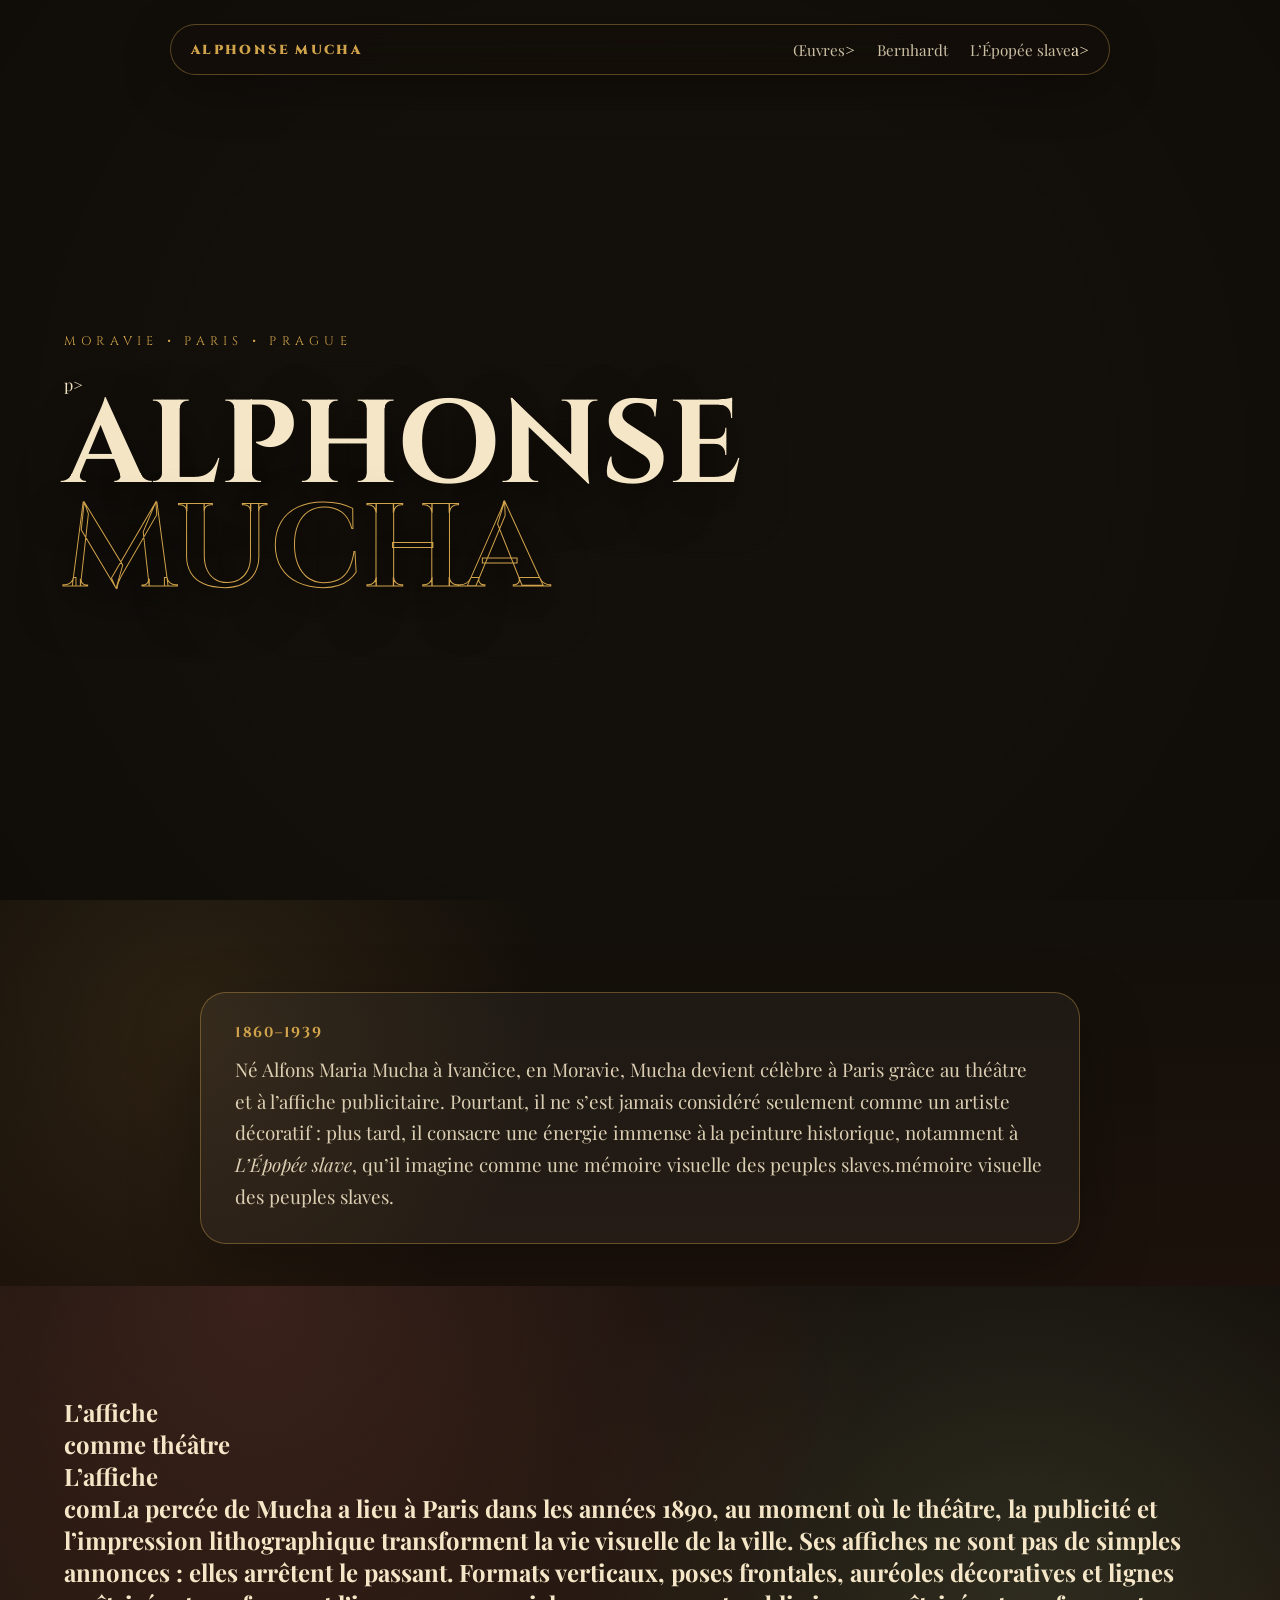
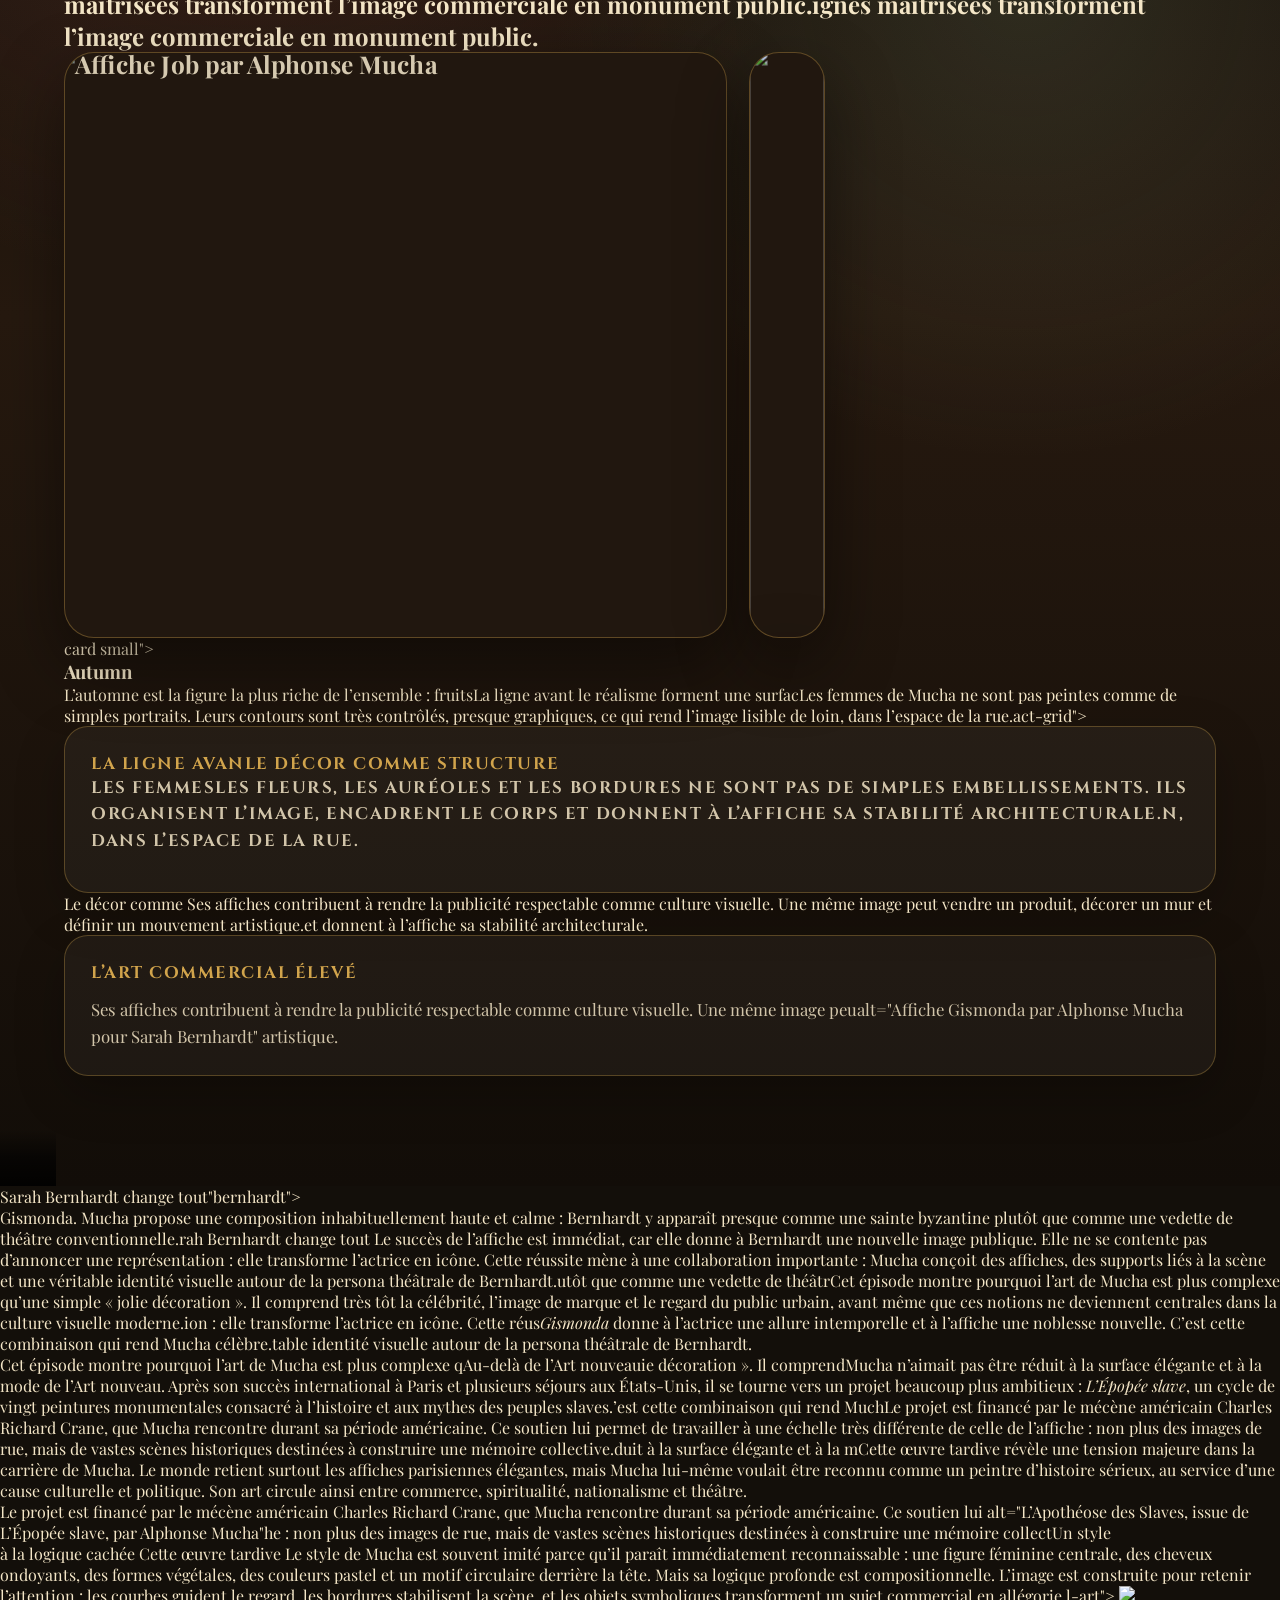
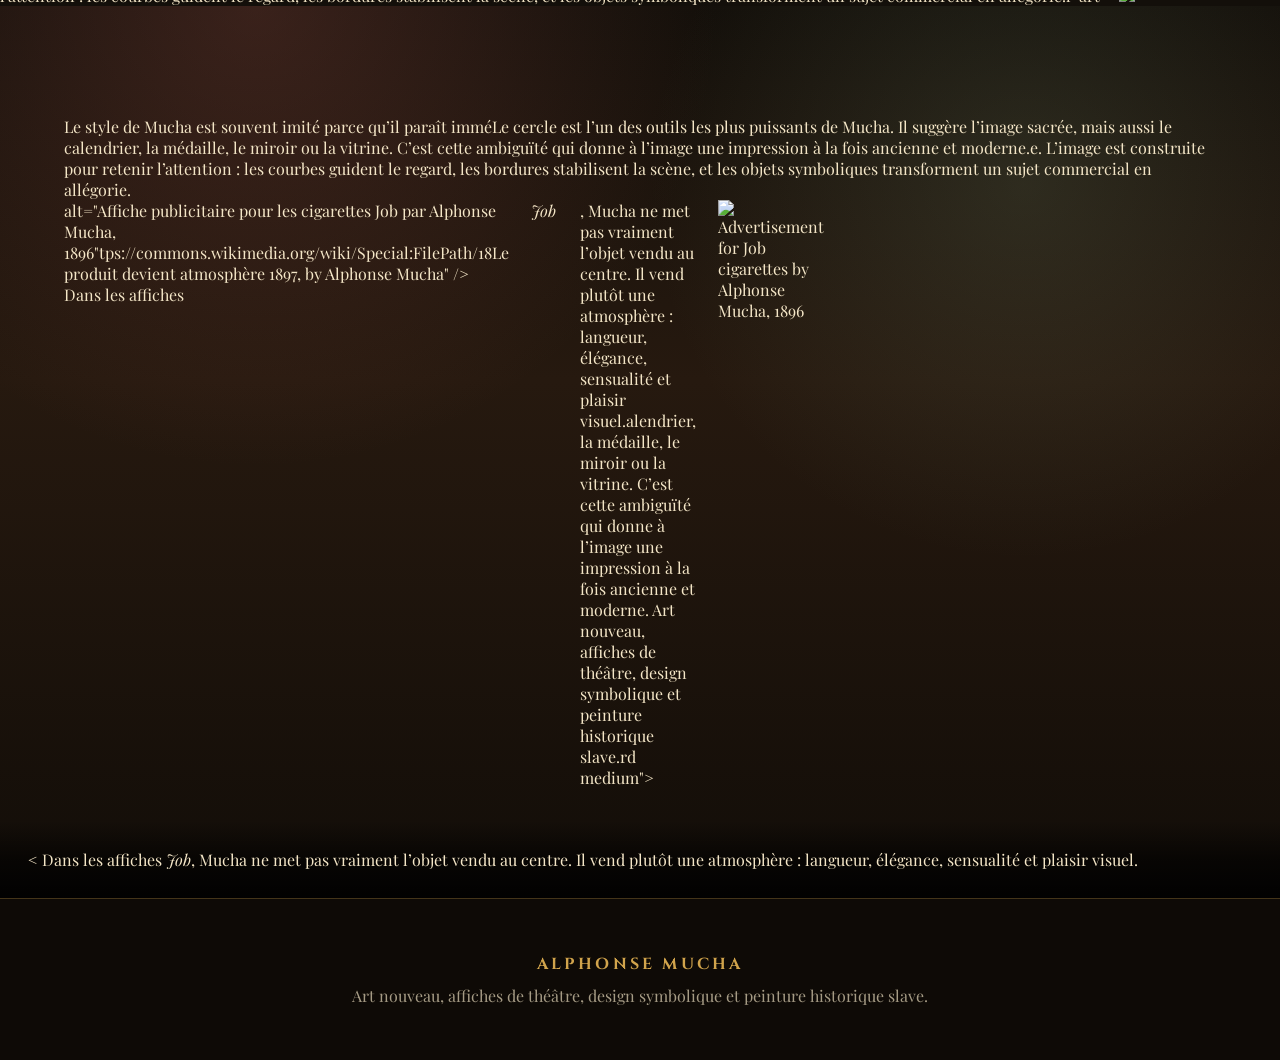
==== commit 03981d9c: ",kq" ====
--- a/AN.html
+++ b/AN.html
@@ -1,9 +1,9 @@
 <!DOCTYPE html>
-<html lang="en">
+<html lang="fr">
 <head>
   <meta charset="UTF-8" />
   <meta name="viewport" content="width=device-width, initial-scale=1.0" />
-  <title>Alphonse Mucha — Art Nouveau and Symbol</title>
+  <title>Alphonse Mucha — Art nouveau et symbole</title>
   <style>
     @import url('https://fonts.googleapis.com/css2?family=Cinzel:wght@400;600;700;900&family=Playfair+Display:wght@400;600;700&display=swap');
 
@@ -551,16 +551,16 @@
   <nav class="nav">
     <div class="logo">Alphonse Mucha</div>
     <div class="links">
-      <a href="#gallery">Works</a>
+      <a href="#gallery">Œuvres</a>>
       <a href="#bernhardt">Bernhardt</a>
-      <a href="#slav-epic">The Slav Epic</a>
+     <a href="#slav-epic">L’Épopée slave</a>a>
     </div>
   </nav>
 
   <header class="hero">
     <div class="hero-content">
       <div class="title-block">
-        <p class="eyebrow">Moravia • Paris • Prague</p>
+      <p class="eyebrow">Moravie • Paris • Prague</p>p>
         <h1>Alphonse <span>Mucha</span></h1>
       </div>
 
@@ -572,162 +572,83 @@
       <div class="bio-card">
         <strong>1860–1939</strong>
         <p>
-          Born Alfons Maria Mucha in Ivančice, Moravia, Mucha first became famous in Paris through theatre and advertising posters. Yet he never saw himself only as a decorative artist: later in life, he devoted enormous energy to historical painting, especially <em>The Slav Epic</em>, which he imagined as a visual memory of Slavic peoples.
+        Né Alfons Maria Mucha à Ivančice, en Moravie, Mucha devient célèbre à Paris grâce au théâtre et à l’affiche publicitaire. Pourtant, il ne s’est jamais considéré seulement comme un artiste décoratif : plus tard, il consacre une énergie immense à la peinture historique, notamment à <em>L’Épopée slave</em>, qu’il imagine comme une mémoire visuelle des peuples slaves.mémoire visuelle des peuples slaves.
         </p>
       </div>
     </section>
     <section class="gallery" id="gallery">
-      <div class="section-title">
-        <h2>The Poster<br />as Theatre</h2>
-        <p>
-          Mucha’s breakthrough came in Paris in the 1890s, when theatre culture, advertising and lithographic printing were changing the visual life of the city. His posters were not simple announcements: they slowed the passer-by down. Tall formats, frontal poses, patterned halos and controlled lines turned commercial images into public monuments.
+      <h2>L’affiche<br />comme théâtre</h2> <h2>L’affiche<br />comLa percée de Mucha a lieu à Paris dans les années 1890, au moment où le théâtre, la publicité et l’impression lithographique transforment la vie visuelle de la ville. Ses affiches ne sont pas de simples annonces : elles arrêtent le passant. Formats verticaux, poses frontales, auréoles décoratives et lignes maîtrisées transforment l’image commerciale en monument public.ignes maîtrisées transforment l’image commerciale en monument public.
         </p>
       </div>
 
       <div class="wall">
         <article class="art-card large">
-          <img src="https://commons.wikimedia.org/wiki/Special:FilePath/Mucha-job.jpg" alt="Job poster by Alphonse Mucha" />
-          <div class="caption">
-            <h3>Job</h3>
-            <p>
-              The cigarette paper advert is built around a visual paradox: smoke, hair and ornament all behave like the same substance. The product nearly disappears; what remains is a hypnotic image of desire, leisure and modern consumption.
+          <img srcalt="Affiche Job par Alphonse Mucha"ki/Special:FilePath/Mucha-job.jpg" alt="Affiche Job par Alphonse Mucha" />
+          <div cCette affiche pour le papier à cigarettes repose sur un paradoxe visuel : la fumée, les cheveux et l’ornement semblent faits de la même matière. Le produit disparaît presque ; ce qui reste, c’est une image hypnotique du désir, du loisir et de la consommation moderne.isparaît presque ; ce qui reste, c’est une image hypnotique du désir, du loisir et de la consommation moderne.
             </p>
           </div>
         </article>
 
-        <article class="art-card medium">
-          <img src="https://commons.wikimedia.org/wiki/Special:FilePath/Alphonse%20Mucha%20-%20Zodiac.jpg" alt="Zodiac by Alphonse Mucha" />
-          <div class="caption">
-            <h3>Zodiac</h3>
-            <p>
-              Originally designed as a calendar image, <em>Zodiac</em> turns time into decoration. The circular frame recalls a halo, a clock face and a jewel at once, making the woman appear both modern and mythic.
+        <article class="art-card mediumalt="Zodiac par Alphonse Mucha"/commons.wikimedia.org/wiki/Special:FilePath/Alphonse%20Mucha%20-%20Zodiac.jpg" alt="Zodiac paConçu à l’origine comme image de calendrier, <em>Zodiac</em> transforme le temps en dLe cadre circulaireculaire évoque à la fois une auréole, un cadran et un bijou, donnant à la figure féminine une présence à la fois moderne et mythique.dre circulaireculaire évoque à la fois une auréole, un cadran et un bijou, donnant à la figure féminine une présence à la fois moderne et mythique.
             </p>
           </div>
         </article>
 
-        <article class="art-card wide contain">
-          <img src="https://commons.wikimedia.org/wiki/Special:FilePath/Alfons%20Mucha%20-%20The%20Seasons%2C%201896.jpg" alt="The Seasons by Alphonse Mucha" />
-          <div class="caption">
-            <h3>The Seasons, 1896</h3>
+        <article class=alt="Les Saisons par Alphonse Mucha"<img src="https://commons.wikimedia.org/wiki/SpecialLes Saisons, 189620Mucha%20-%20The%20Seasons%2C%20189Mucha travaille souvent par séries décoratives. Ici, les saisons ne sont pas des paysages, mais des états incarnés : le printemps comme éveil, l’été comme abondance sensuelle, l’automne comme récolte, l’hiver comme silence et retrait. La nature devient un rythme humain.ysages, mais des états incarnés : le printemps comme éveil, l’été comme abondance sensuelle, l’automne comme récolte, l’hiver comme silence et retrait. La nature devient un rythme humain.
+            </p>
+       alt="Le Printemps par Alphonse Mucha"        <article class="art-card small">
+          <img src="https://commons.wikimedia.org/wikLa figure est verticale, délicate, entourée d’une végétation naissante. Mucha évite l’action dramatique : le sens vient de la posture, du contour et de l’environnement décoratif.            <p>
+              La figure est verticale, délicate, entourée d’une végétation naissante. Mucha évite l’action dramatique : le sens vient de la posture, du contour et de l’environnement décoratif.
+   alt="L’Été par Alphonse Mucha"
+        </article>
+
+        <article class="art-card small">
+          <img src="https://commLa composition suggère la chaleur par l’immobilité. Le corps est détendu, la palette est chaude, et la végétation environnante donne l’impression que la figure se fond dans la saison.mer</h3>
             <p>
-              Mucha often worked in decorative series. Here, the seasons are not landscapes but embodied moods: spring as awakening, summer as sensual abundance, autumn as harvest, winter as silence and withdrawal. Nature becomes a human rhythm.
-            </p>
-          </div>
-        </article>
-
-        <article class="art-card small">
-          <img src="https://commons.wikimedia.org/wiki/Special:FilePath/Alfons%20Mucha%20-%201896%20-%20Spring.jpg" alt="Spring by Alphonse Mucha" />
-          <div class="caption">
-            <h3>Spring</h3>
-            <p>
-              The figure is vertical and delicate, surrounded by new growth. Mucha avoids dramatic action: the meaning comes from posture, contour and the decorative environment.
-            </p>
-          </div>
-        </article>
-
-        <article class="art-card small">
-          <img src="https://commons.wikimedia.org/wiki/Special:FilePath/Alfons%20Mucha%20-%201896%20-%20Summer.jpg" alt="Summer by Alphonse Mucha" />
-          <div class="caption">
-            <h3>Summer</h3>
-            <p>
-              The composition suggests heat through stillness. The body is relaxed, the palette is warm, and the surrounding vegetation makes the figure feel absorbed into the season.
-            </p>
-          </div>
-        </article>
-
-        <article class="art-card small">
-          <img src="https://commons.wikimedia.org/wiki/Special:FilePath/Alfons%20Mucha%20-%201896%20-%20Autumn.jpg" alt="Autumn by Alphonse Mucha" />
-          <div class="caption">
+              La composition suggère la chaleur par l’immobilité. Le corps est détendu, la palette est chaude, et la végétation environnante donne l’impression que la figure se fond dans alt="L’Automne par Alphonse Mucha"        </div>
+        </article>
+
+        <arti<h3>Automne</h3>card small">
+          <img srcL’automne est la figure la plus riche de l’ensemble : fruits, cheveux et drapés forment une surface décorative dense. Mucha associe fertilité, maturité et abondance visuelle.   <div class="caption">
             <h3>Autumn</h3>
             <p>
-              Autumn is the richest of the set: fruit, hair and drapery form a dense decorative surface. Mucha links fertility, ripeness and visual abundance.
-            </p>
-          </div>
+              L’automne est la figure la plus riche de l’ensemble : fruitsLa ligne avant le réalisme forment une surfacLes femmes de Mucha ne sont pas peintes comme de simples portraits. Leurs contours sont très contrôlés, presque graphiques, ce qui rend l’image lisible de loin, dans l’espace de la rue.act-grid">
+        <article class="fact">
+          <h3>La ligne avanLe décor comme structure      <p>Les femmesLes fleurs, les auréoles et les bordures ne sont pas de simples embellissements. Ils organisent l’image, encadrent le corps et donnent à l’affiche sa stabilité architecturale.n, dans l’espace de la rue.</p>
+        </article>
+        <article cL’art commercial élevé<h3>Le décor comme Ses affiches contribuent à rendre la publicité respectable comme culture visuelle. Une même image peut vendre un produit, décorer un mur et définir un mouvement artistique.et donnent à l’affiche sa stabilité architecturale.</p>
+        </article>
+        <article class="fact">
+          <h3>L’art commercial élevé</h3>
+          <p>Ses affiches contribuent à rendre la publicité respectable comme culture visuelle. Une même image peualt="Affiche Gismonda par Alphonse Mucha pour Sarah Bernhardt" artistique.</p>
         </article>
       </div>
-
-      <div class="fact-grid">
-        <article class="fact">
-          <h3>Line before realism</h3>
-          <p>Mucha’s women are not painted as ordinary portraits. Their outlines are highly controlled, almost graphic, which makes them readable from a distance in the street.</p>
-        </article>
-        <article class="fact">
-          <h3>Decoration as structure</h3>
-          <p>The flowers, halos and borders are not just embellishments. They organise the image, frame the body and give the poster its architectural stability.</p>
-        </article>
-        <article class="fact">
-          <h3>Commercial art elevated</h3>
-          <p>His posters helped make advertising respectable as visual culture. The same image could sell a product, decorate a wall and define an artistic movement.</p>
-        </article>
+    </section>Sarah Bernhardt change tout"bernhardt">
+      <div clasEn décembre 1894, Mucha est encore loin de la célébrité qu’il connaîtra ensuite. L’actrice Sarah Bernhardt a besoin en urgence d’une affiche pour <em>Gismonda</em>. Mucha propose une composition inhabituellement haute et calme : Bernhardt y apparaît presque comme une sainte byzantine plutôt que comme une vedette de théâtre conventionnelle.rah Bernhardt change tout</h2>
+     Le succès de l’affiche est immédiat, car elle donne à Bernhardt une nouvelle image publique. Elle ne se contente pas d’annoncer une représentation : elle transforme l’actrice en icône. Cette réussite mène à une collaboration importante : Mucha conçoit des affiches, des supports liés à la scène et une véritable identité visuelle autour de la persona théâtrale de Bernhardt.utôt que comme une vedette de théâtrCet épisode montre pourquoi l’art de Mucha est plus complexe qu’une simple « jolie décoration ». Il comprend très tôt la célébrité, l’image de marque et le regard du public urbain, avant même que ces notions ne deviennent centrales dans la culture visuelle moderne.ion : elle transforme l’actrice en icône. Cette réus<em>Gismonda</em> donne à l’actrice une allure intemporelle et à l’affiche une noblesse nouvelle. C’est cette combinaison qui rend Mucha célèbre.table identité visuelle autour de la persona théâtrale de Bernhardt.
+        </p>
+        <p>
+          Cet épisode montre pourquoi l’art de Mucha est plus complexe qAu-delà de l’Art nouveauie décoration ». Il comprendMucha n’aimait pas être réduit à la surface élégante et à la mode de l’Art nouveau. Après son succès international à Paris et plusieurs séjours aux États-Unis, il se tourne vers un projet beaucoup plus ambitieux : <em>L’Épopée slave</em>, un cycle de vingt peintures monumentales consacré à l’histoire et aux mythes des peuples slaves.’est cette combinaison qui rend MuchLe projet est financé par le mécène américain Charles Richard Crane, que Mucha rencontre durant sa période américaine. Ce soutien lui permet de travailler à une échelle très différente de celle de l’affiche : non plus des images de rue, mais de vastes scènes historiques destinées à construire une mémoire collective.duit à la surface élégante et à la mCette œuvre tardive révèle une tension majeure dans la carrière de Mucha. Le monde retient surtout les affiches parisiennes élégantes, mais Mucha lui-même voulait être reconnu comme un peintre d’histoire sérieux, au service d’une cause culturelle et politique. Son art circule ainsi entre commerce, spiritualité, nationalisme et théâtre.  </p>
+        <p>
+          Le projet est financé par le mécène américain Charles Richard Crane, que Mucha rencontre durant sa période américaine. Ce soutien lui alt="L’Apothéose des Slaves, issue de L’Épopée slave, par Alphonse Mucha"he : non plus des images de rue, mais de vastes scènes historiques destinées à construire une mémoire collectUn style<br />à la logique cachée        Cette œuvre tardive Le style de Mucha est souvent imité parce qu’il paraît immédiatement reconnaissable : une figure féminine centrale, des cheveux ondoyants, des formes végétales, des couleurs pastel et un motif circulaire derrière la tête. Mais sa logique profonde est compositionnelle. L’image est construite pour retenir l’attention : les courbes guident le regard, les bordures stabilisent la scène, et les objets symboliques transforment un sujet commercial en allégorie.l-art">
+        <img src="https://commons.wikimedia.org/wiki/Special:FilePath/Mucha%20Apoteoza.jpg"  />
       </div>
     </section>
 
-    <section class="chapter" id="bernhardt">
-      <div class="chapter-image bernhardt-art">
-        <img src="https://commons.wikimedia.org/wiki/Special:FilePath/Alfons%20Mucha%20-%201894%20-%20Gismonda.jpg" alt="Gismonda poster by Alphonse Mucha for Sarah Bernhardt" />
-      </div>
-
-      <div class="chapter-text">
-        <h2>Sarah Bernhardt changed everything</h2>
+    <section class="gallery">
+      <div class="sectialt="Zodiac, 1897, par Alphonse Mucha"à la logique cachée</h2>
         <p>
-          In December 1894, Mucha was still far from the celebrity he would become. The actress Sarah Bernhardt urgently needed a poster for <em>Gismonda</em>. Mucha’s design was unusually tall and calm: Bernhardt is shown like a Byzantine saint rather than a conventional theatre star.
-        </p>
-        <p>
-          The poster’s success was immediate because it gave Bernhardt a new public image. It did not simply advertise a performance; it transformed her into an icon. This led to an important collaboration: Mucha designed posters, stage-related material and visual identities around Bernhardt’s theatrical persona.
-        </p>
-        <p>
-          This episode explains why Mucha’s art is more complex than “pretty decoration”. He understood celebrity, branding and urban spectatorship before those words became central to modern visual culture.
-        </p>
-        <div class="quote">
-          <em>Gismonda</em> made the actress look timeless and the poster look noble. That combination made Mucha famous.
-        </div>
-      </div>
-    </section>
-
-    <section class="chapter slav-section" id="slav-epic">
-      <div class="chapter-text chapter-text-wide">
-        <h2>Beyond Art Nouveau</h2>
-        <p>
-          Mucha disliked being reduced to the fashionable surface of Art Nouveau. After international success in Paris and visits to the United States, he turned toward a much more ambitious project: <em>The Slav Epic</em>, a cycle of twenty monumental paintings devoted to the history and mythology of Slavic peoples.
-        </p>
-        <p>
-          The project was funded by the American patron Charles Richard Crane, whom Mucha met during his American period. It allowed him to work on a scale very different from posters: not street images, but vast historical scenes meant to shape collective memory.
-        </p>
-        <p>
-          This late work reveals a tension in Mucha’s career. The world remembers the elegant Parisian posters, but Mucha himself wanted to be seen as a serious historical painter serving a cultural and political cause. His art moves between commerce, spirituality, nationalism and theatre.
+          Le style de Mucha est souvent imité parce qu’il paraît imméLe cercle est l’un des outils les plus puissants de Mucha. Il suggère l’image sacrée, mais aussi le calendrier, la médaille, le miroir ou la vitrine. C’est cette ambiguïté qui donne à l’image une impression à la fois ancienne et moderne.e. L’image est construite pour retenir l’attention : les courbes guident le regard, les bordures stabilisent la scène, et les objets symboliques transforment un sujet commercial en allégorie.
         </p>
       </div>
 
-      <div class="chapter-image full-art">
-        <img src="https://commons.wikimedia.org/wiki/Special:FilePath/Mucha%20Apoteoza.jpg" alt="The Apotheosis of the Slavs from The Slav Epic by Alphonse Mucha" />
-      </div>
-    </section>
-
-    <section class="gallery">
-      <div class="section-title">
-        <h2>A Style<br />with a Hidden Logic</h2>
-        <p>
-          Mucha’s style is often imitated because it seems immediately recognisable: a central female figure, flowing hair, botanical forms, pastel colour and a circular motif behind the head. But the deeper logic is compositional. The image is built to hold attention: curves guide the eye, borders stabilise the scene, and symbolic objects transform a commercial subject into an allegory.
-        </p>
-      </div>
-
       <div class="wall">
-        <article class="art-card large">
-          <img src="https://commons.wikimedia.org/wiki/Special:FilePath/1897.%20Zodiac.jpg" alt="Zodiac, 1897, by Alphonse Mucha" />
-          <div class="caption">
-            <h3>The circular frame</h3>
-            <p>
-              The circle is one of Mucha’s most powerful tools. It suggests sacred imagery, but also calendars, medals, mirrors and shop-window display. This ambiguity is what makes the image feel both ancient and modern.
-            </p>
-          </div>
-        </article>
-
-        <article class="art-card medium">
+ alt="Affiche publicitaire pour les cigarettes Job par Alphonse Mucha, 1896"tps://commons.wikimedia.org/wiki/Special:FilePath/18Le produit devient atmosphère 1897, by Alphonse Mucha" />
+       Dans les affiches <em>Job</em>, Mucha ne met pas vraiment l’objet vendu au centre. Il vend plutôt une atmosphère : langueur, élégance, sensualité et plaisir visuel.alendrier, la médaille, le miroir ou la vitrine. C’est cette ambiguïté qui donne à l’image une impression à la fois ancienne et moderne.
+       Art nouveau, affiches de théâtre, design symbolique et peinture historique slave.rd medium">
           <img src="https://commons.wikimedia.org/wiki/Special:FilePath/Alphonse%20Mucha%20-%20Advertisment%20for%20Job%20cigarettes%2C%201896.jpg" alt="Advertisement for Job cigarettes by Alphonse Mucha, 1896" />
           <div class="caption">
-            <h3>The product becomes atmosphere</h3>
-            <p>
-              In the <em>Job</em> posters, Mucha does not focus on the object being sold. Instead, he sells an atmosphere: languor, elegance, sensuality and visual pleasure.
+            <      Dans les affiches <em>Job</em>, Mucha ne met pas vraiment l’objet vendu au centre. Il vend plutôt une atmosphère : langueur, élégance, sensualité et plaisir visuel.
             </p>
           </div>
         </article>
@@ -737,7 +658,7 @@
 
   <footer>
     <strong>Alphonse Mucha</strong>
-    Art Nouveau, theatre posters, symbolic design and Slavic historical painting.
+    Art nouveau, affiches de théâtre, design symbolique et peinture historique slave.
   </footer>
 </body>
 </html>
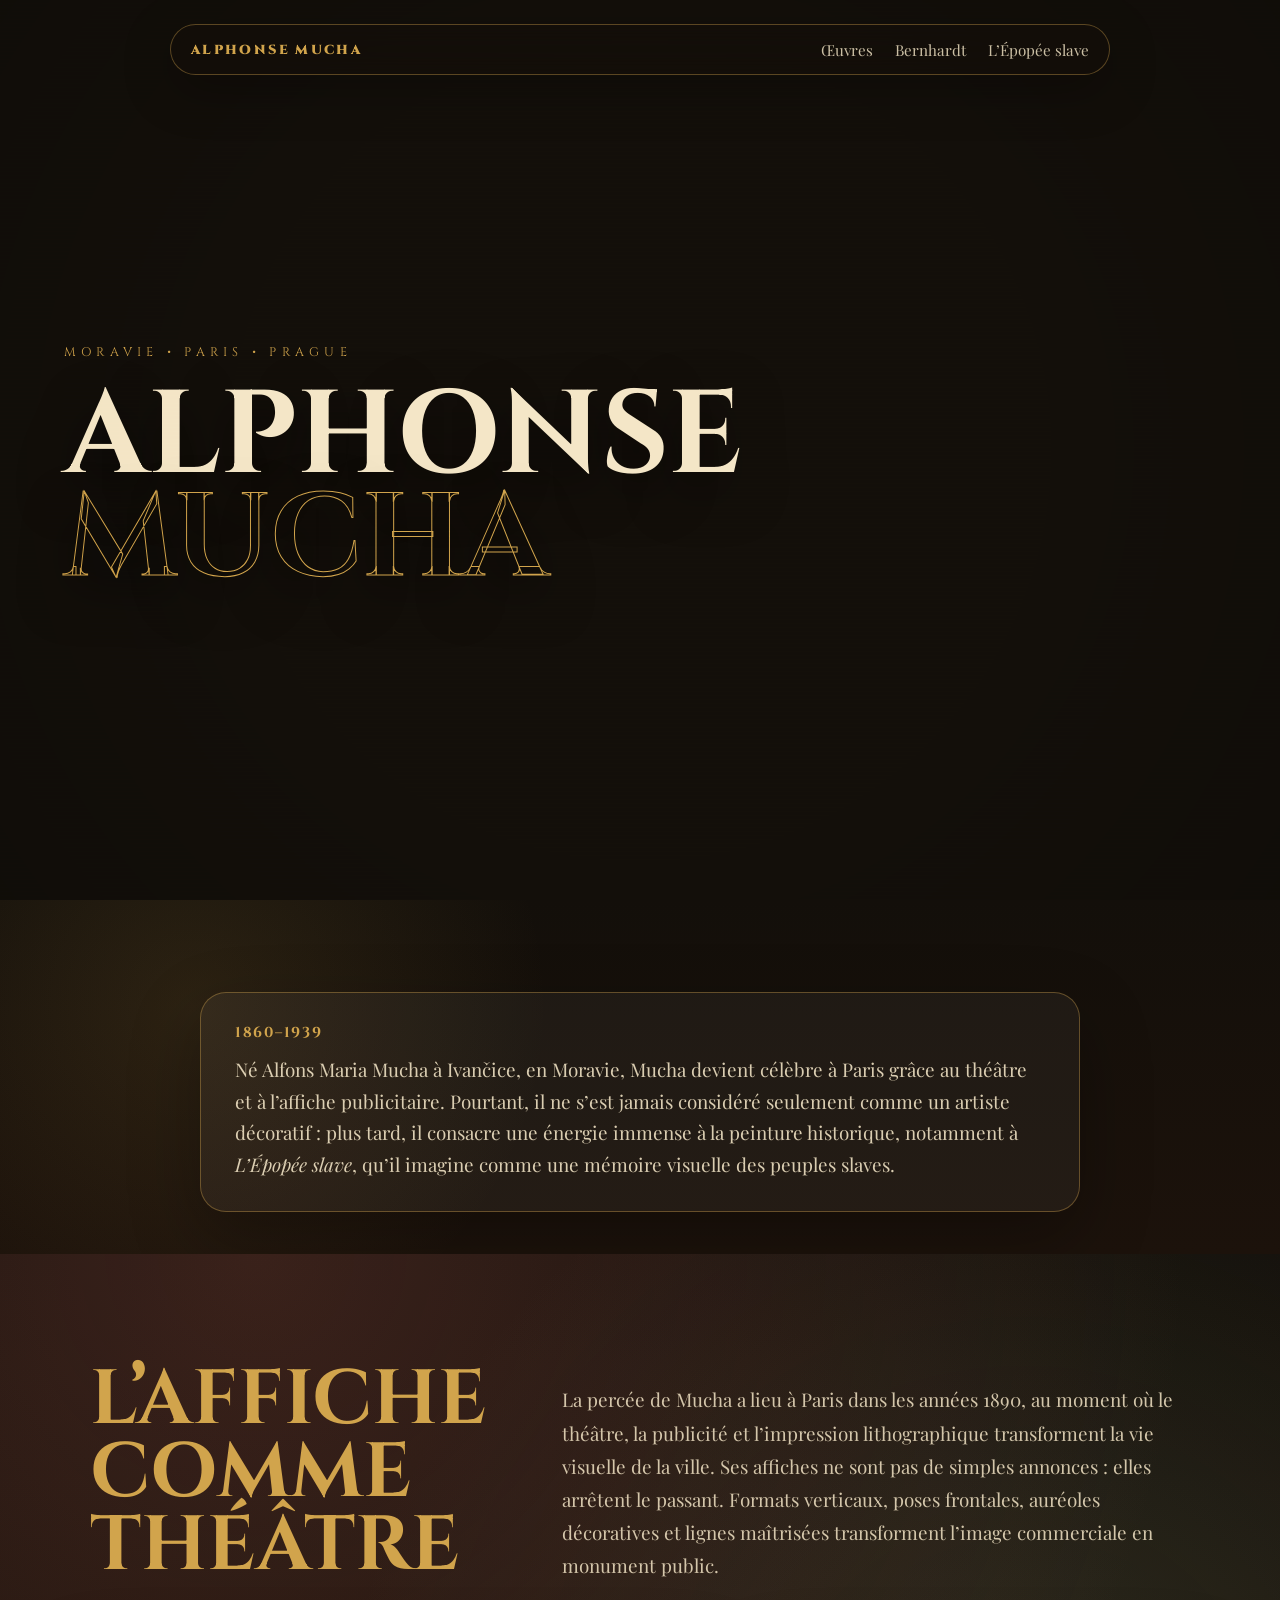
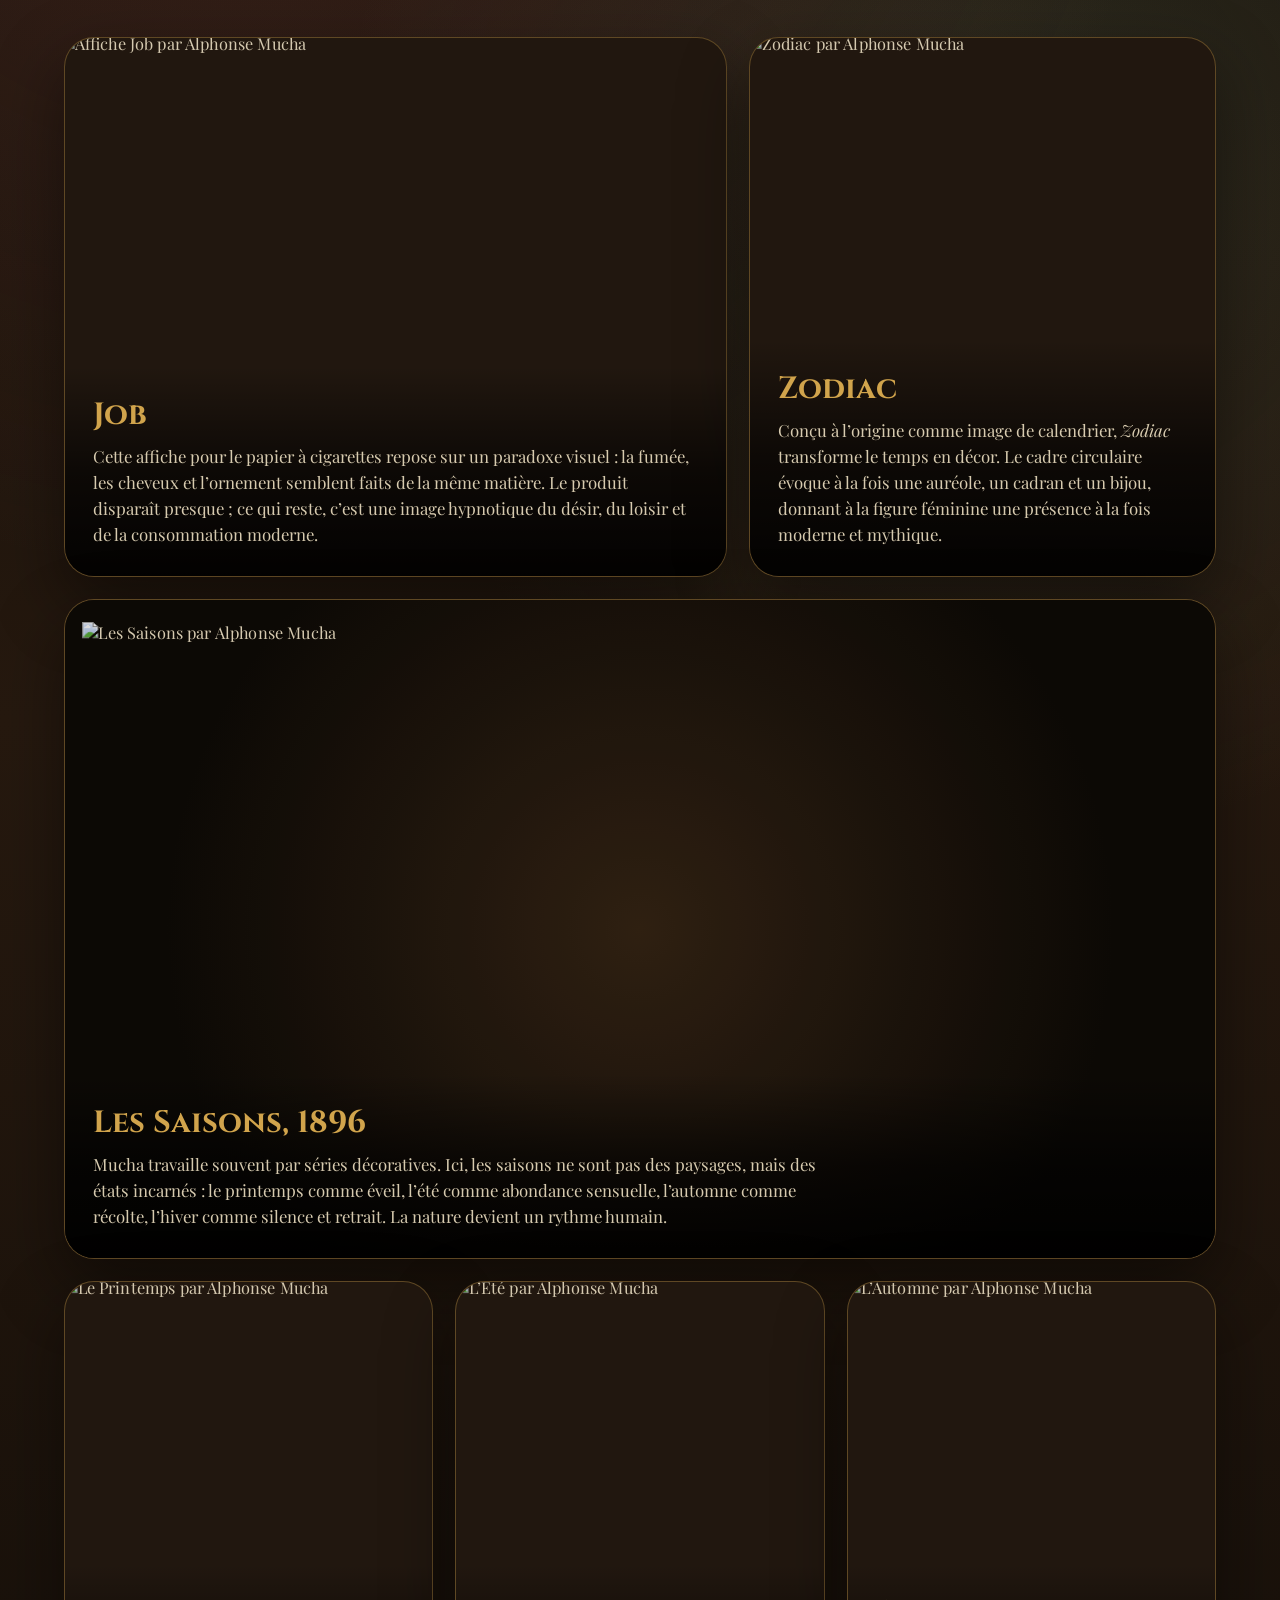
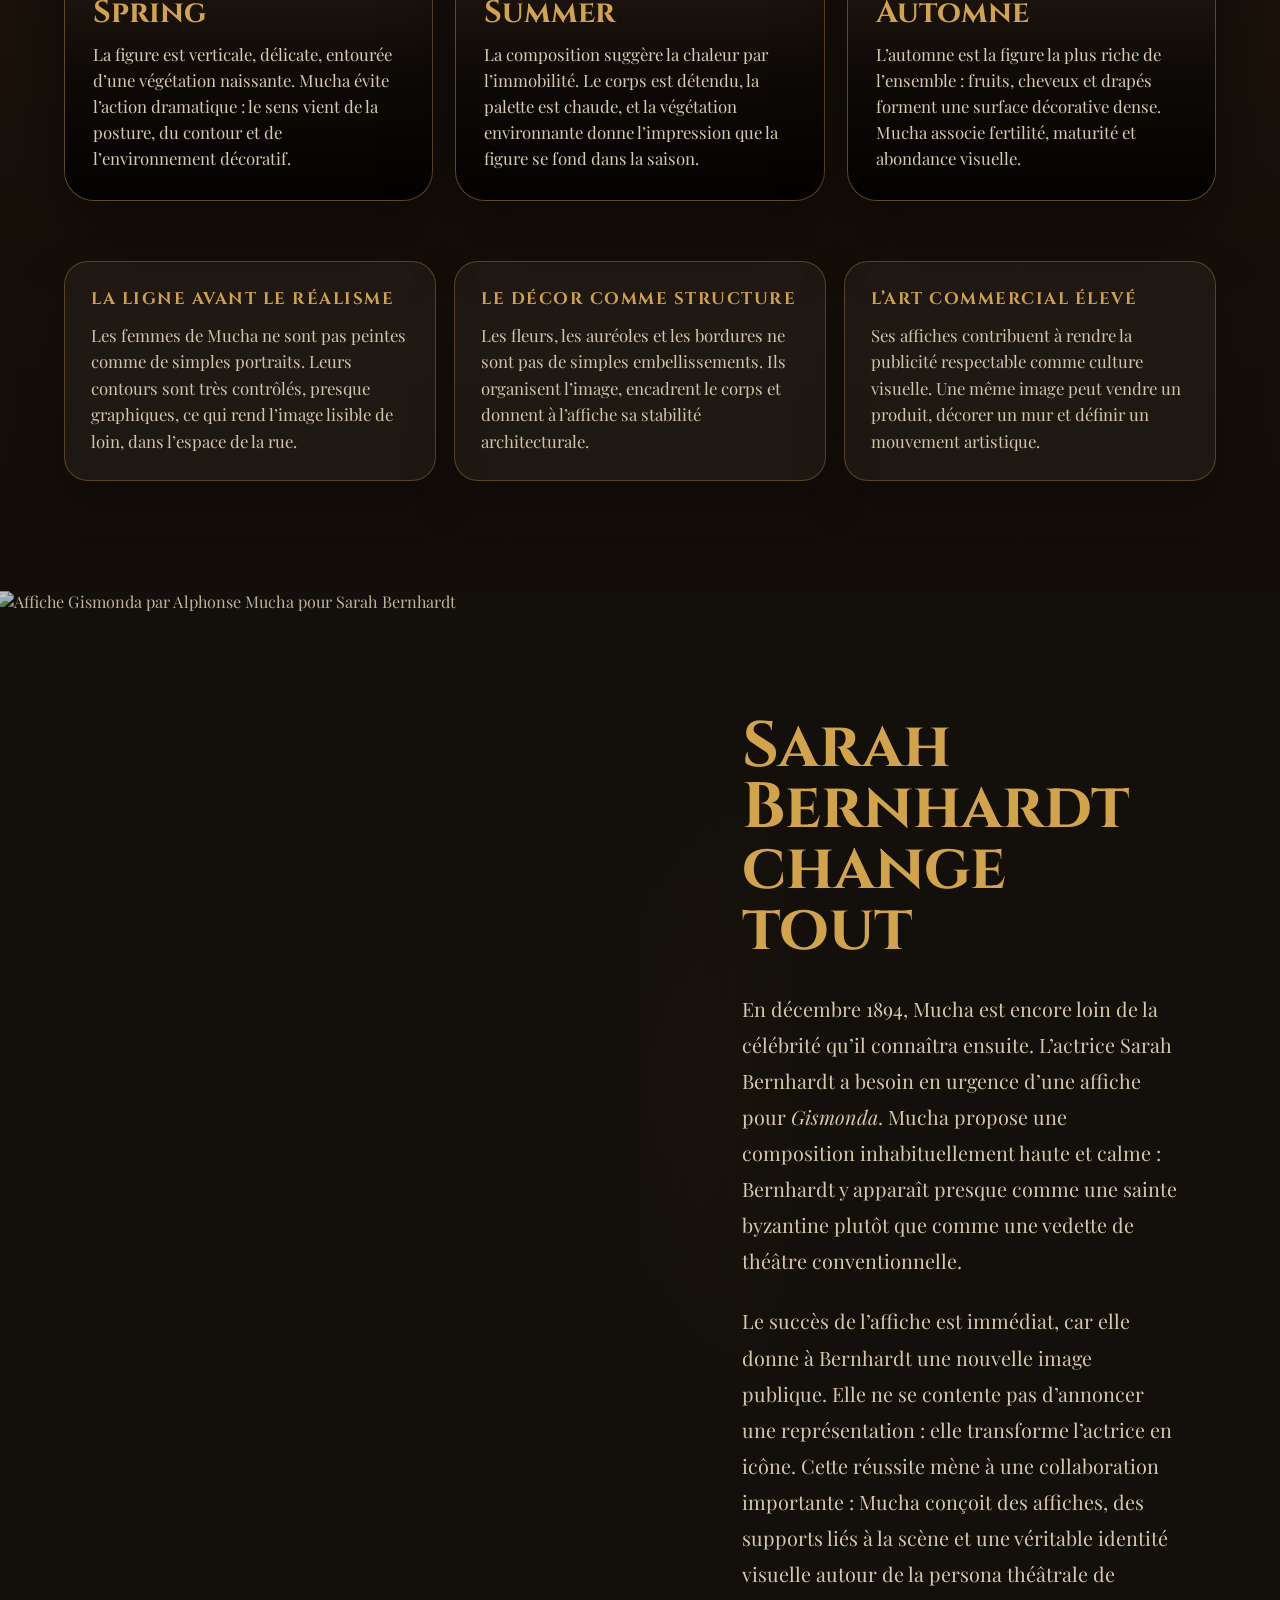
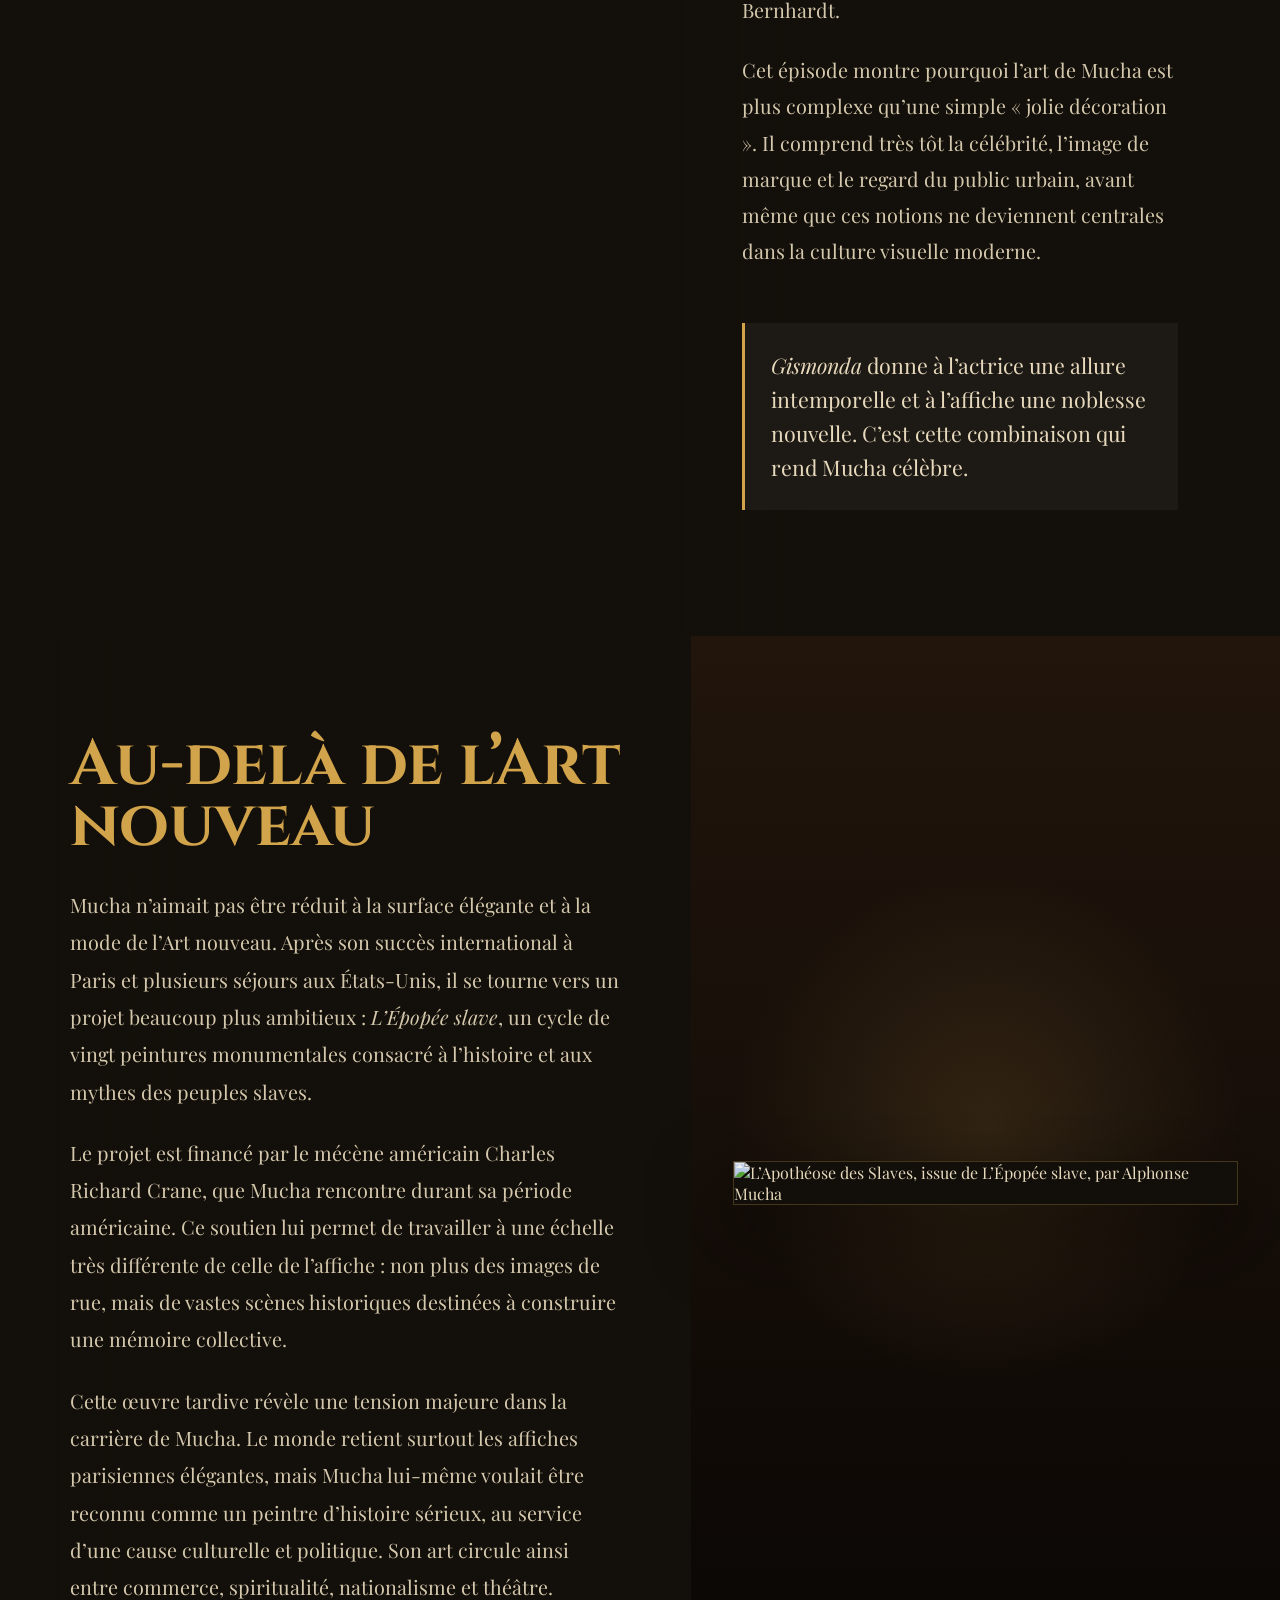
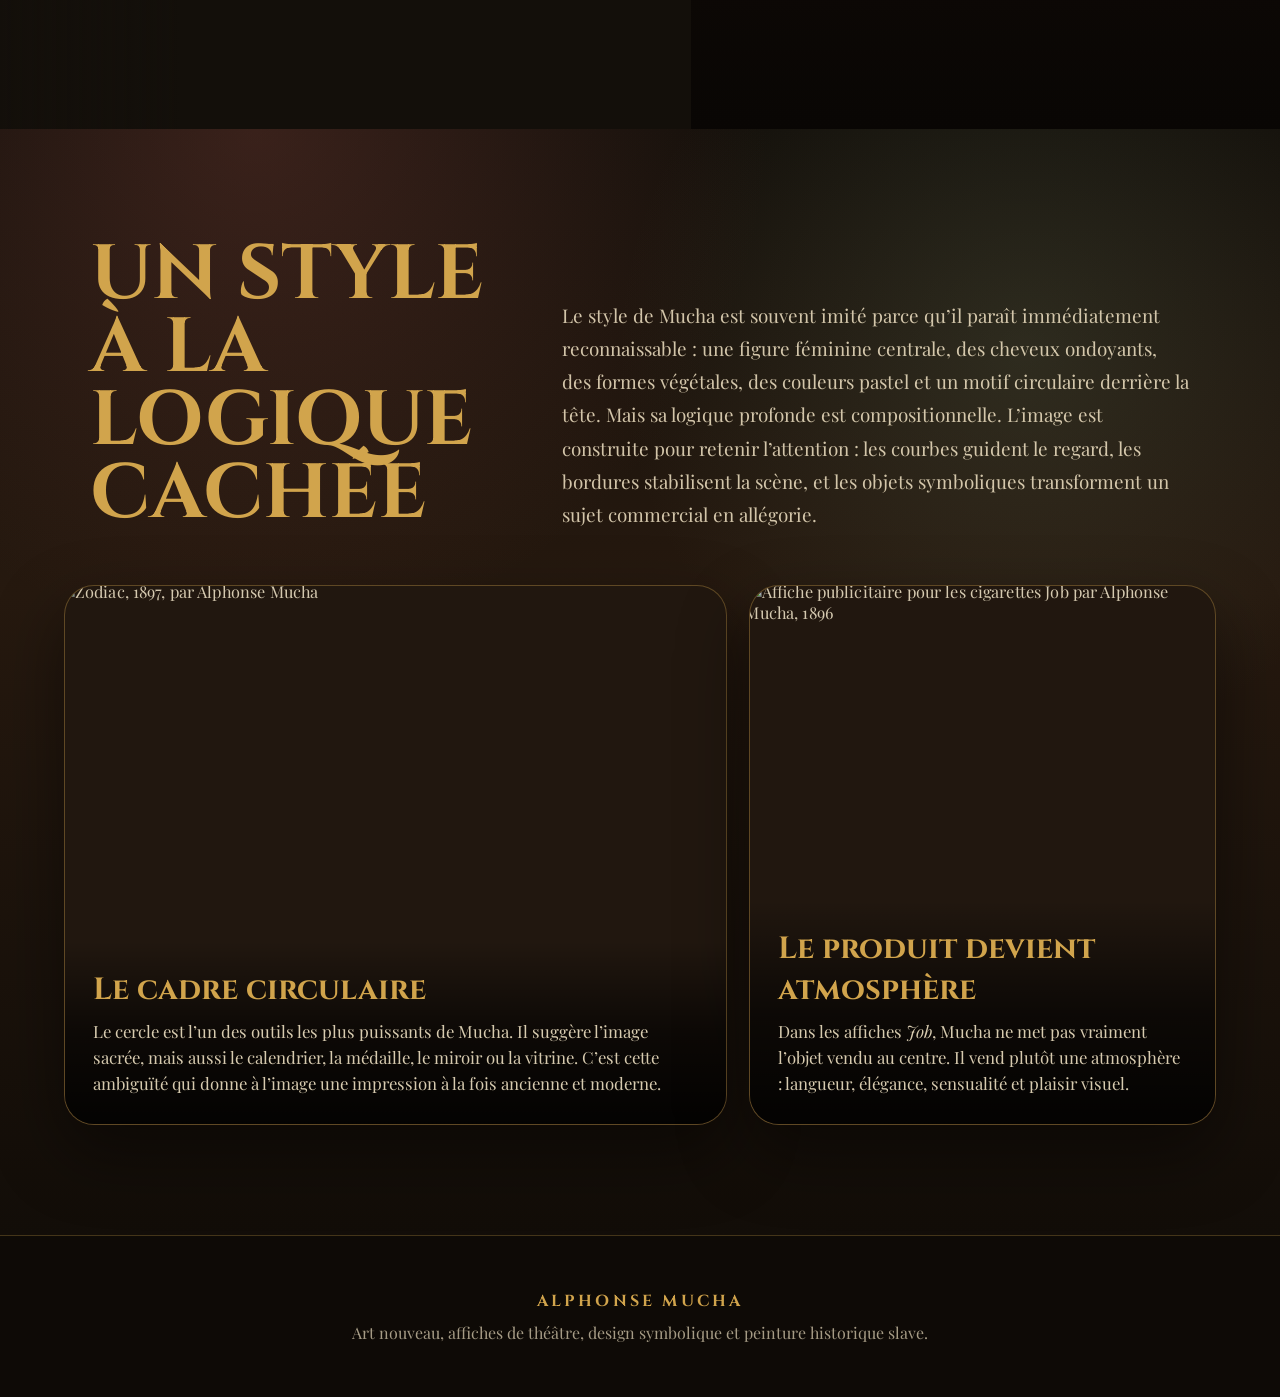
==== commit 76882c83: "j" ====
--- a/AN.html
+++ b/AN.html
@@ -551,16 +551,16 @@
   <nav class="nav">
     <div class="logo">Alphonse Mucha</div>
     <div class="links">
-      <a href="#gallery">Œuvres</a>>
+      <a href="#gallery">Œuvres</a>
       <a href="#bernhardt">Bernhardt</a>
-     <a href="#slav-epic">L’Épopée slave</a>a>
+      <a href="#slav-epic">L’Épopée slave</a>
     </div>
   </nav>
 
   <header class="hero">
     <div class="hero-content">
       <div class="title-block">
-      <p class="eyebrow">Moravie • Paris • Prague</p>p>
+        <p class="eyebrow">Moravie • Paris • Prague</p>
         <h1>Alphonse <span>Mucha</span></h1>
       </div>
 
@@ -572,83 +572,162 @@
       <div class="bio-card">
         <strong>1860–1939</strong>
         <p>
-        Né Alfons Maria Mucha à Ivančice, en Moravie, Mucha devient célèbre à Paris grâce au théâtre et à l’affiche publicitaire. Pourtant, il ne s’est jamais considéré seulement comme un artiste décoratif : plus tard, il consacre une énergie immense à la peinture historique, notamment à <em>L’Épopée slave</em>, qu’il imagine comme une mémoire visuelle des peuples slaves.mémoire visuelle des peuples slaves.
+          Né Alfons Maria Mucha à Ivančice, en Moravie, Mucha devient célèbre à Paris grâce au théâtre et à l’affiche publicitaire. Pourtant, il ne s’est jamais considéré seulement comme un artiste décoratif : plus tard, il consacre une énergie immense à la peinture historique, notamment à <em>L’Épopée slave</em>, qu’il imagine comme une mémoire visuelle des peuples slaves.
         </p>
       </div>
     </section>
     <section class="gallery" id="gallery">
-      <h2>L’affiche<br />comme théâtre</h2> <h2>L’affiche<br />comLa percée de Mucha a lieu à Paris dans les années 1890, au moment où le théâtre, la publicité et l’impression lithographique transforment la vie visuelle de la ville. Ses affiches ne sont pas de simples annonces : elles arrêtent le passant. Formats verticaux, poses frontales, auréoles décoratives et lignes maîtrisées transforment l’image commerciale en monument public.ignes maîtrisées transforment l’image commerciale en monument public.
+      <div class="section-title">
+        <h2>L’affiche<br />comme théâtre</h2>
+        <p>
+          La percée de Mucha a lieu à Paris dans les années 1890, au moment où le théâtre, la publicité et l’impression lithographique transforment la vie visuelle de la ville. Ses affiches ne sont pas de simples annonces : elles arrêtent le passant. Formats verticaux, poses frontales, auréoles décoratives et lignes maîtrisées transforment l’image commerciale en monument public.
         </p>
       </div>
 
       <div class="wall">
         <article class="art-card large">
-          <img srcalt="Affiche Job par Alphonse Mucha"ki/Special:FilePath/Mucha-job.jpg" alt="Affiche Job par Alphonse Mucha" />
-          <div cCette affiche pour le papier à cigarettes repose sur un paradoxe visuel : la fumée, les cheveux et l’ornement semblent faits de la même matière. Le produit disparaît presque ; ce qui reste, c’est une image hypnotique du désir, du loisir et de la consommation moderne.isparaît presque ; ce qui reste, c’est une image hypnotique du désir, du loisir et de la consommation moderne.
+          <img src="https://commons.wikimedia.org/wiki/Special:FilePath/Mucha-job.jpg" alt="Affiche Job par Alphonse Mucha" />
+          <div class="caption">
+            <h3>Job</h3>
+            <p>
+              Cette affiche pour le papier à cigarettes repose sur un paradoxe visuel : la fumée, les cheveux et l’ornement semblent faits de la même matière. Le produit disparaît presque ; ce qui reste, c’est une image hypnotique du désir, du loisir et de la consommation moderne.
             </p>
           </div>
         </article>
 
-        <article class="art-card mediumalt="Zodiac par Alphonse Mucha"/commons.wikimedia.org/wiki/Special:FilePath/Alphonse%20Mucha%20-%20Zodiac.jpg" alt="Zodiac paConçu à l’origine comme image de calendrier, <em>Zodiac</em> transforme le temps en dLe cadre circulaireculaire évoque à la fois une auréole, un cadran et un bijou, donnant à la figure féminine une présence à la fois moderne et mythique.dre circulaireculaire évoque à la fois une auréole, un cadran et un bijou, donnant à la figure féminine une présence à la fois moderne et mythique.
+        <article class="art-card medium">
+          <img src="https://commons.wikimedia.org/wiki/Special:FilePath/Alphonse%20Mucha%20-%20Zodiac.jpg" alt="Zodiac par Alphonse Mucha" />
+          <div class="caption">
+            <h3>Zodiac</h3>
+            <p>
+              Conçu à l’origine comme image de calendrier, <em>Zodiac</em> transforme le temps en décor. Le cadre circulaire évoque à la fois une auréole, un cadran et un bijou, donnant à la figure féminine une présence à la fois moderne et mythique.
             </p>
           </div>
         </article>
 
-        <article class=alt="Les Saisons par Alphonse Mucha"<img src="https://commons.wikimedia.org/wiki/SpecialLes Saisons, 189620Mucha%20-%20The%20Seasons%2C%20189Mucha travaille souvent par séries décoratives. Ici, les saisons ne sont pas des paysages, mais des états incarnés : le printemps comme éveil, l’été comme abondance sensuelle, l’automne comme récolte, l’hiver comme silence et retrait. La nature devient un rythme humain.ysages, mais des états incarnés : le printemps comme éveil, l’été comme abondance sensuelle, l’automne comme récolte, l’hiver comme silence et retrait. La nature devient un rythme humain.
+        <article class="art-card wide contain">
+          <img src="https://commons.wikimedia.org/wiki/Special:FilePath/Alfons%20Mucha%20-%20The%20Seasons%2C%201896.jpg" alt="Les Saisons par Alphonse Mucha" />
+          <div class="caption">
+            <h3>Les Saisons, 1896</h3>
+            <p>
+              Mucha travaille souvent par séries décoratives. Ici, les saisons ne sont pas des paysages, mais des états incarnés : le printemps comme éveil, l’été comme abondance sensuelle, l’automne comme récolte, l’hiver comme silence et retrait. La nature devient un rythme humain.
             </p>
-       alt="Le Printemps par Alphonse Mucha"        <article class="art-card small">
-          <img src="https://commons.wikimedia.org/wikLa figure est verticale, délicate, entourée d’une végétation naissante. Mucha évite l’action dramatique : le sens vient de la posture, du contour et de l’environnement décoratif.            <p>
+          </div>
+        </article>
+
+        <article class="art-card small">
+          <img src="https://commons.wikimedia.org/wiki/Special:FilePath/Alfons%20Mucha%20-%201896%20-%20Spring.jpg" alt="Le Printemps par Alphonse Mucha" />
+          <div class="caption">
+            <h3>Spring</h3>
+            <p>
               La figure est verticale, délicate, entourée d’une végétation naissante. Mucha évite l’action dramatique : le sens vient de la posture, du contour et de l’environnement décoratif.
-   alt="L’Été par Alphonse Mucha"
+            </p>
+          </div>
         </article>
 
         <article class="art-card small">
-          <img src="https://commLa composition suggère la chaleur par l’immobilité. Le corps est détendu, la palette est chaude, et la végétation environnante donne l’impression que la figure se fond dans la saison.mer</h3>
+          <img src="https://commons.wikimedia.org/wiki/Special:FilePath/Alfons%20Mucha%20-%201896%20-%20Summer.jpg" alt="L’Été par Alphonse Mucha" />
+          <div class="caption">
+            <h3>Summer</h3>
             <p>
-              La composition suggère la chaleur par l’immobilité. Le corps est détendu, la palette est chaude, et la végétation environnante donne l’impression que la figure se fond dans alt="L’Automne par Alphonse Mucha"        </div>
-        </article>
-
-        <arti<h3>Automne</h3>card small">
-          <img srcL’automne est la figure la plus riche de l’ensemble : fruits, cheveux et drapés forment une surface décorative dense. Mucha associe fertilité, maturité et abondance visuelle.   <div class="caption">
-            <h3>Autumn</h3>
+              La composition suggère la chaleur par l’immobilité. Le corps est détendu, la palette est chaude, et la végétation environnante donne l’impression que la figure se fond dans la saison.
+            </p>
+          </div>
+        </article>
+
+        <article class="art-card small">
+          <img src="https://commons.wikimedia.org/wiki/Special:FilePath/Alfons%20Mucha%20-%201896%20-%20Autumn.jpg" alt="L’Automne par Alphonse Mucha" />
+          <div class="caption">
+            <h3>Automne</h3>
             <p>
-              L’automne est la figure la plus riche de l’ensemble : fruitsLa ligne avant le réalisme forment une surfacLes femmes de Mucha ne sont pas peintes comme de simples portraits. Leurs contours sont très contrôlés, presque graphiques, ce qui rend l’image lisible de loin, dans l’espace de la rue.act-grid">
+              L’automne est la figure la plus riche de l’ensemble : fruits, cheveux et drapés forment une surface décorative dense. Mucha associe fertilité, maturité et abondance visuelle.
+            </p>
+          </div>
+        </article>
+      </div>
+
+      <div class="fact-grid">
         <article class="fact">
-          <h3>La ligne avanLe décor comme structure      <p>Les femmesLes fleurs, les auréoles et les bordures ne sont pas de simples embellissements. Ils organisent l’image, encadrent le corps et donnent à l’affiche sa stabilité architecturale.n, dans l’espace de la rue.</p>
-        </article>
-        <article cL’art commercial élevé<h3>Le décor comme Ses affiches contribuent à rendre la publicité respectable comme culture visuelle. Une même image peut vendre un produit, décorer un mur et définir un mouvement artistique.et donnent à l’affiche sa stabilité architecturale.</p>
+          <h3>La ligne avant le réalisme</h3>
+          <p>Les femmes de Mucha ne sont pas peintes comme de simples portraits. Leurs contours sont très contrôlés, presque graphiques, ce qui rend l’image lisible de loin, dans l’espace de la rue.</p>
+        </article>
+        <article class="fact">
+          <h3>Le décor comme structure</h3>
+          <p>Les fleurs, les auréoles et les bordures ne sont pas de simples embellissements. Ils organisent l’image, encadrent le corps et donnent à l’affiche sa stabilité architecturale.</p>
         </article>
         <article class="fact">
           <h3>L’art commercial élevé</h3>
-          <p>Ses affiches contribuent à rendre la publicité respectable comme culture visuelle. Une même image peualt="Affiche Gismonda par Alphonse Mucha pour Sarah Bernhardt" artistique.</p>
-        </article>
-      </div>
-    </section>Sarah Bernhardt change tout"bernhardt">
-      <div clasEn décembre 1894, Mucha est encore loin de la célébrité qu’il connaîtra ensuite. L’actrice Sarah Bernhardt a besoin en urgence d’une affiche pour <em>Gismonda</em>. Mucha propose une composition inhabituellement haute et calme : Bernhardt y apparaît presque comme une sainte byzantine plutôt que comme une vedette de théâtre conventionnelle.rah Bernhardt change tout</h2>
-     Le succès de l’affiche est immédiat, car elle donne à Bernhardt une nouvelle image publique. Elle ne se contente pas d’annoncer une représentation : elle transforme l’actrice en icône. Cette réussite mène à une collaboration importante : Mucha conçoit des affiches, des supports liés à la scène et une véritable identité visuelle autour de la persona théâtrale de Bernhardt.utôt que comme une vedette de théâtrCet épisode montre pourquoi l’art de Mucha est plus complexe qu’une simple « jolie décoration ». Il comprend très tôt la célébrité, l’image de marque et le regard du public urbain, avant même que ces notions ne deviennent centrales dans la culture visuelle moderne.ion : elle transforme l’actrice en icône. Cette réus<em>Gismonda</em> donne à l’actrice une allure intemporelle et à l’affiche une noblesse nouvelle. C’est cette combinaison qui rend Mucha célèbre.table identité visuelle autour de la persona théâtrale de Bernhardt.
-        </p>
-        <p>
-          Cet épisode montre pourquoi l’art de Mucha est plus complexe qAu-delà de l’Art nouveauie décoration ». Il comprendMucha n’aimait pas être réduit à la surface élégante et à la mode de l’Art nouveau. Après son succès international à Paris et plusieurs séjours aux États-Unis, il se tourne vers un projet beaucoup plus ambitieux : <em>L’Épopée slave</em>, un cycle de vingt peintures monumentales consacré à l’histoire et aux mythes des peuples slaves.’est cette combinaison qui rend MuchLe projet est financé par le mécène américain Charles Richard Crane, que Mucha rencontre durant sa période américaine. Ce soutien lui permet de travailler à une échelle très différente de celle de l’affiche : non plus des images de rue, mais de vastes scènes historiques destinées à construire une mémoire collective.duit à la surface élégante et à la mCette œuvre tardive révèle une tension majeure dans la carrière de Mucha. Le monde retient surtout les affiches parisiennes élégantes, mais Mucha lui-même voulait être reconnu comme un peintre d’histoire sérieux, au service d’une cause culturelle et politique. Son art circule ainsi entre commerce, spiritualité, nationalisme et théâtre.  </p>
-        <p>
-          Le projet est financé par le mécène américain Charles Richard Crane, que Mucha rencontre durant sa période américaine. Ce soutien lui alt="L’Apothéose des Slaves, issue de L’Épopée slave, par Alphonse Mucha"he : non plus des images de rue, mais de vastes scènes historiques destinées à construire une mémoire collectUn style<br />à la logique cachée        Cette œuvre tardive Le style de Mucha est souvent imité parce qu’il paraît immédiatement reconnaissable : une figure féminine centrale, des cheveux ondoyants, des formes végétales, des couleurs pastel et un motif circulaire derrière la tête. Mais sa logique profonde est compositionnelle. L’image est construite pour retenir l’attention : les courbes guident le regard, les bordures stabilisent la scène, et les objets symboliques transforment un sujet commercial en allégorie.l-art">
-        <img src="https://commons.wikimedia.org/wiki/Special:FilePath/Mucha%20Apoteoza.jpg"  />
+          <p>Ses affiches contribuent à rendre la publicité respectable comme culture visuelle. Une même image peut vendre un produit, décorer un mur et définir un mouvement artistique.</p>
+        </article>
       </div>
     </section>
 
+    <section class="chapter" id="bernhardt">
+      <div class="chapter-image bernhardt-art">
+        <img src="https://commons.wikimedia.org/wiki/Special:FilePath/Alfons%20Mucha%20-%201894%20-%20Gismonda.jpg" alt="Affiche Gismonda par Alphonse Mucha pour Sarah Bernhardt" />
+      </div>
+
+      <div class="chapter-text">
+        <h2>Sarah Bernhardt change tout</h2>
+        <p>
+          En décembre 1894, Mucha est encore loin de la célébrité qu’il connaîtra ensuite. L’actrice Sarah Bernhardt a besoin en urgence d’une affiche pour <em>Gismonda</em>. Mucha propose une composition inhabituellement haute et calme : Bernhardt y apparaît presque comme une sainte byzantine plutôt que comme une vedette de théâtre conventionnelle.
+        </p>
+        <p>
+          Le succès de l’affiche est immédiat, car elle donne à Bernhardt une nouvelle image publique. Elle ne se contente pas d’annoncer une représentation : elle transforme l’actrice en icône. Cette réussite mène à une collaboration importante : Mucha conçoit des affiches, des supports liés à la scène et une véritable identité visuelle autour de la persona théâtrale de Bernhardt.
+        </p>
+        <p>
+          Cet épisode montre pourquoi l’art de Mucha est plus complexe qu’une simple « jolie décoration ». Il comprend très tôt la célébrité, l’image de marque et le regard du public urbain, avant même que ces notions ne deviennent centrales dans la culture visuelle moderne.
+        </p>
+        <div class="quote">
+          <em>Gismonda</em> donne à l’actrice une allure intemporelle et à l’affiche une noblesse nouvelle. C’est cette combinaison qui rend Mucha célèbre.
+        </div>
+      </div>
+    </section>
+
+    <section class="chapter slav-section" id="slav-epic">
+      <div class="chapter-text chapter-text-wide">
+        <h2>Au-delà de l’Art nouveau</h2>
+        <p>
+          Mucha n’aimait pas être réduit à la surface élégante et à la mode de l’Art nouveau. Après son succès international à Paris et plusieurs séjours aux États-Unis, il se tourne vers un projet beaucoup plus ambitieux : <em>L’Épopée slave</em>, un cycle de vingt peintures monumentales consacré à l’histoire et aux mythes des peuples slaves.
+        </p>
+        <p>
+          Le projet est financé par le mécène américain Charles Richard Crane, que Mucha rencontre durant sa période américaine. Ce soutien lui permet de travailler à une échelle très différente de celle de l’affiche : non plus des images de rue, mais de vastes scènes historiques destinées à construire une mémoire collective.
+        </p>
+        <p>
+          Cette œuvre tardive révèle une tension majeure dans la carrière de Mucha. Le monde retient surtout les affiches parisiennes élégantes, mais Mucha lui-même voulait être reconnu comme un peintre d’histoire sérieux, au service d’une cause culturelle et politique. Son art circule ainsi entre commerce, spiritualité, nationalisme et théâtre.
+        </p>
+      </div>
+
+      <div class="chapter-image full-art">
+        <img src="https://commons.wikimedia.org/wiki/Special:FilePath/Mucha%20Apoteoza.jpg" alt="L’Apothéose des Slaves, issue de L’Épopée slave, par Alphonse Mucha" />
+      </div>
+    </section>
+
     <section class="gallery">
-      <div class="sectialt="Zodiac, 1897, par Alphonse Mucha"à la logique cachée</h2>
-        <p>
-          Le style de Mucha est souvent imité parce qu’il paraît imméLe cercle est l’un des outils les plus puissants de Mucha. Il suggère l’image sacrée, mais aussi le calendrier, la médaille, le miroir ou la vitrine. C’est cette ambiguïté qui donne à l’image une impression à la fois ancienne et moderne.e. L’image est construite pour retenir l’attention : les courbes guident le regard, les bordures stabilisent la scène, et les objets symboliques transforment un sujet commercial en allégorie.
+      <div class="section-title">
+        <h2>Un style<br />à la logique cachée</h2>
+        <p>
+          Le style de Mucha est souvent imité parce qu’il paraît immédiatement reconnaissable : une figure féminine centrale, des cheveux ondoyants, des formes végétales, des couleurs pastel et un motif circulaire derrière la tête. Mais sa logique profonde est compositionnelle. L’image est construite pour retenir l’attention : les courbes guident le regard, les bordures stabilisent la scène, et les objets symboliques transforment un sujet commercial en allégorie.
         </p>
       </div>
 
       <div class="wall">
- alt="Affiche publicitaire pour les cigarettes Job par Alphonse Mucha, 1896"tps://commons.wikimedia.org/wiki/Special:FilePath/18Le produit devient atmosphère 1897, by Alphonse Mucha" />
-       Dans les affiches <em>Job</em>, Mucha ne met pas vraiment l’objet vendu au centre. Il vend plutôt une atmosphère : langueur, élégance, sensualité et plaisir visuel.alendrier, la médaille, le miroir ou la vitrine. C’est cette ambiguïté qui donne à l’image une impression à la fois ancienne et moderne.
-       Art nouveau, affiches de théâtre, design symbolique et peinture historique slave.rd medium">
-          <img src="https://commons.wikimedia.org/wiki/Special:FilePath/Alphonse%20Mucha%20-%20Advertisment%20for%20Job%20cigarettes%2C%201896.jpg" alt="Advertisement for Job cigarettes by Alphonse Mucha, 1896" />
+        <article class="art-card large">
+          <img src="https://commons.wikimedia.org/wiki/Special:FilePath/1897.%20Zodiac.jpg" alt="Zodiac, 1897, par Alphonse Mucha" />
           <div class="caption">
-            <      Dans les affiches <em>Job</em>, Mucha ne met pas vraiment l’objet vendu au centre. Il vend plutôt une atmosphère : langueur, élégance, sensualité et plaisir visuel.
+            <h3>Le cadre circulaire</h3>
+            <p>
+              Le cercle est l’un des outils les plus puissants de Mucha. Il suggère l’image sacrée, mais aussi le calendrier, la médaille, le miroir ou la vitrine. C’est cette ambiguïté qui donne à l’image une impression à la fois ancienne et moderne.
+            </p>
+          </div>
+        </article>
+
+        <article class="art-card medium">
+          <img src="https://commons.wikimedia.org/wiki/Special:FilePath/Alphonse%20Mucha%20-%20Advertisment%20for%20Job%20cigarettes%2C%201896.jpg" alt="Affiche publicitaire pour les cigarettes Job par Alphonse Mucha, 1896" />
+          <div class="caption">
+            <h3>Le produit devient atmosphère</h3>
+            <p>
+              Dans les affiches <em>Job</em>, Mucha ne met pas vraiment l’objet vendu au centre. Il vend plutôt une atmosphère : langueur, élégance, sensualité et plaisir visuel.
             </p>
           </div>
         </article>
